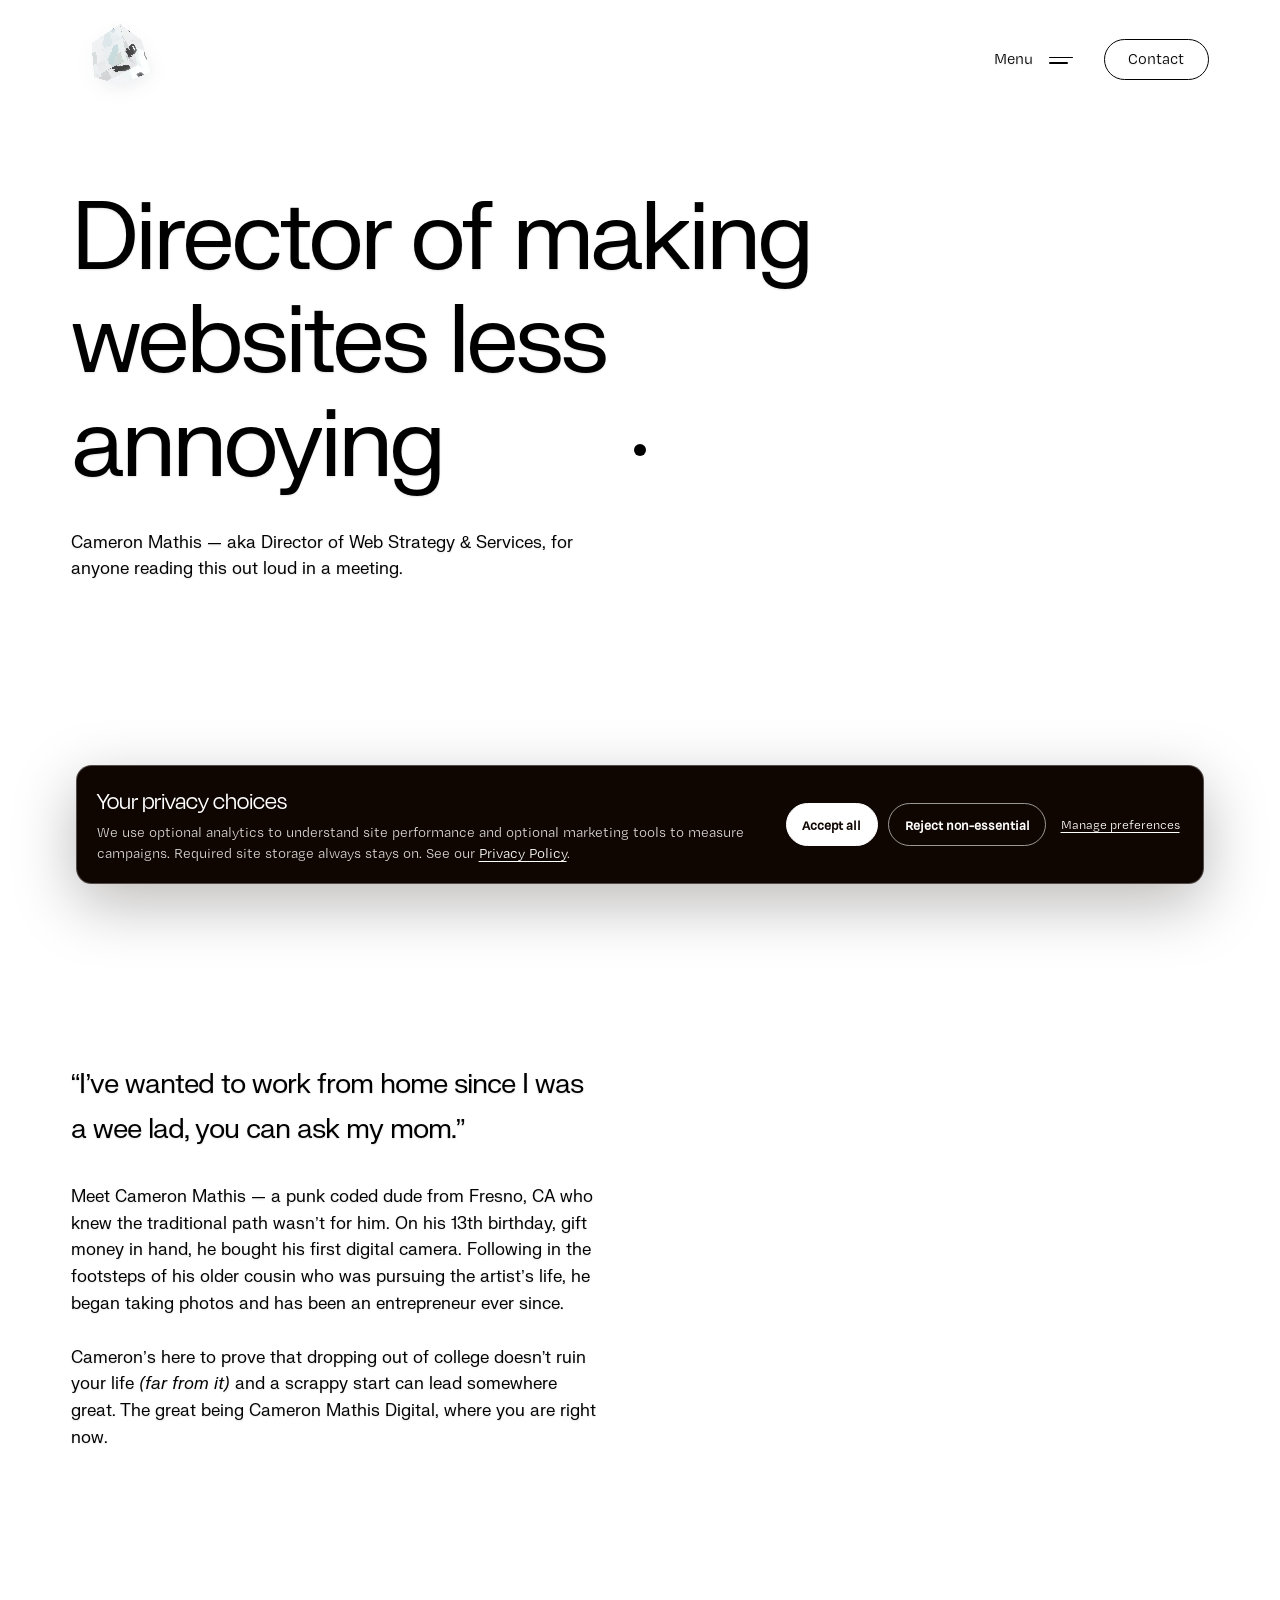
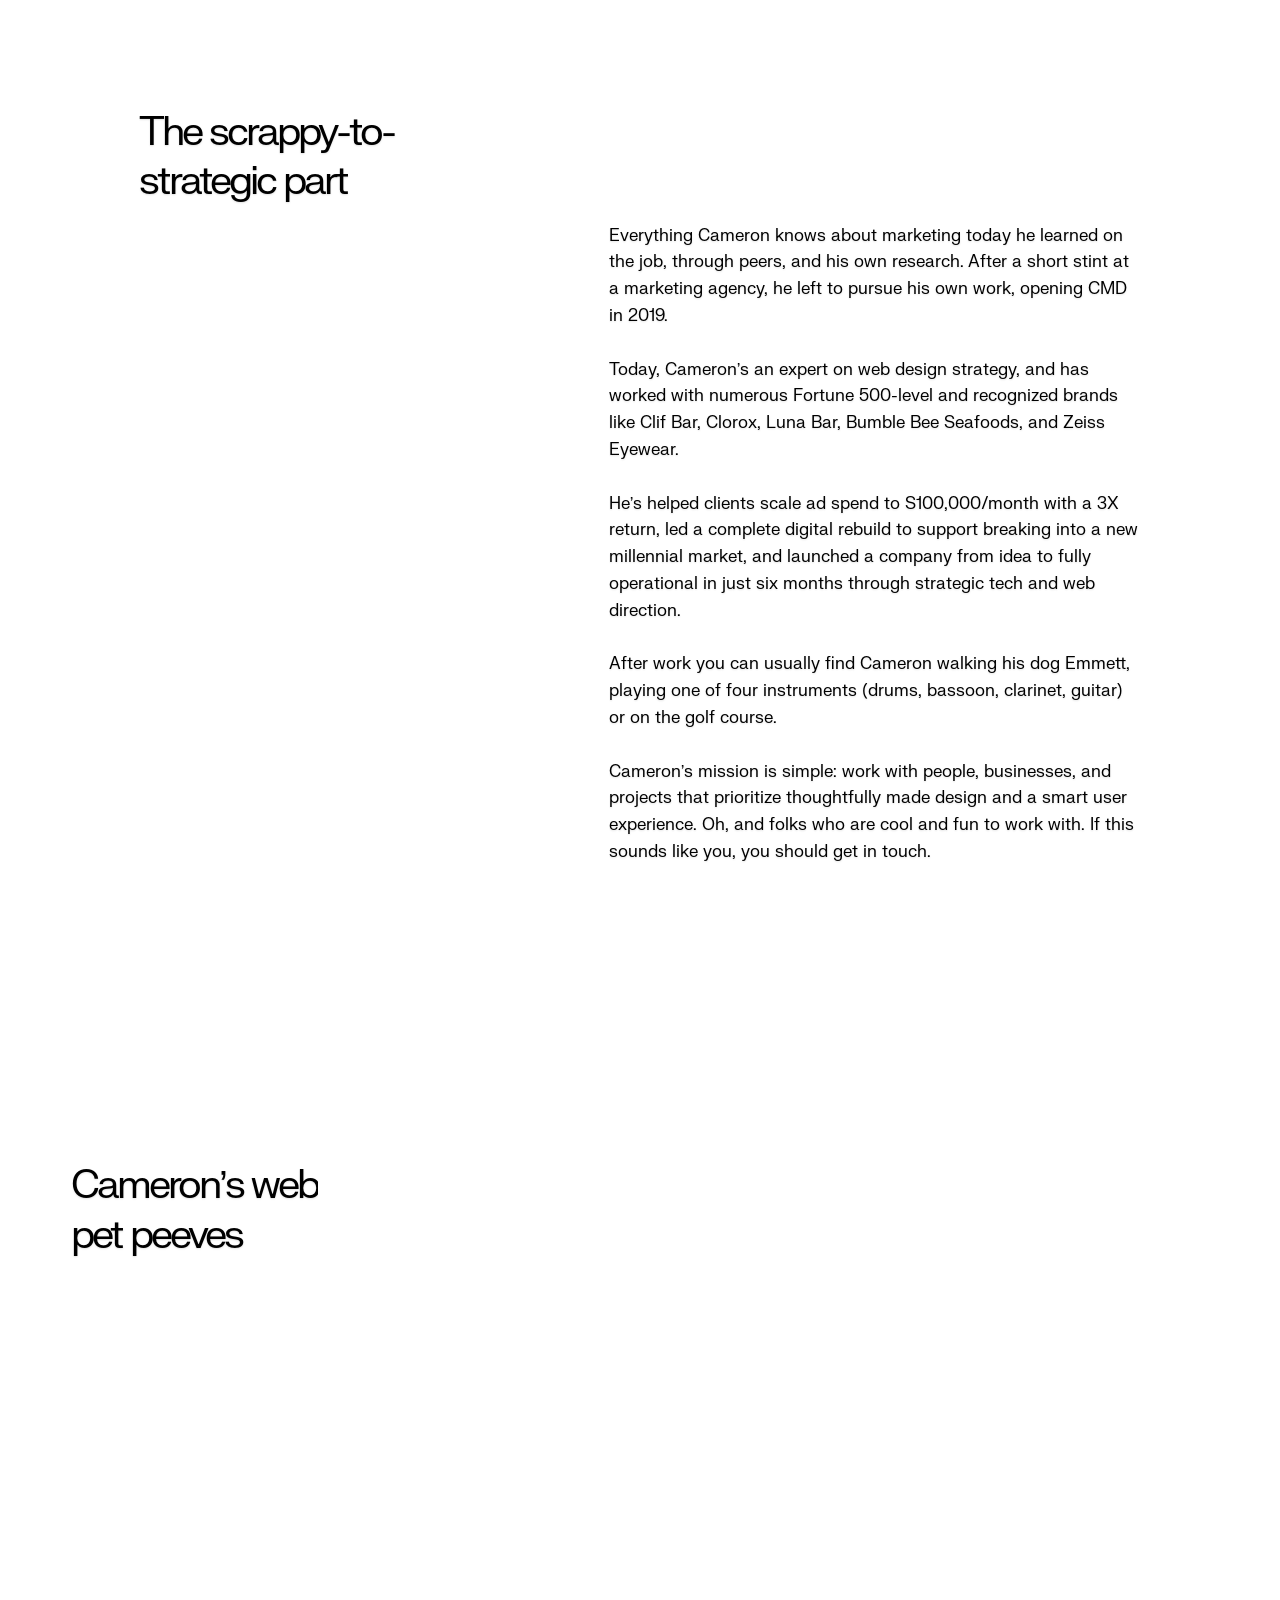
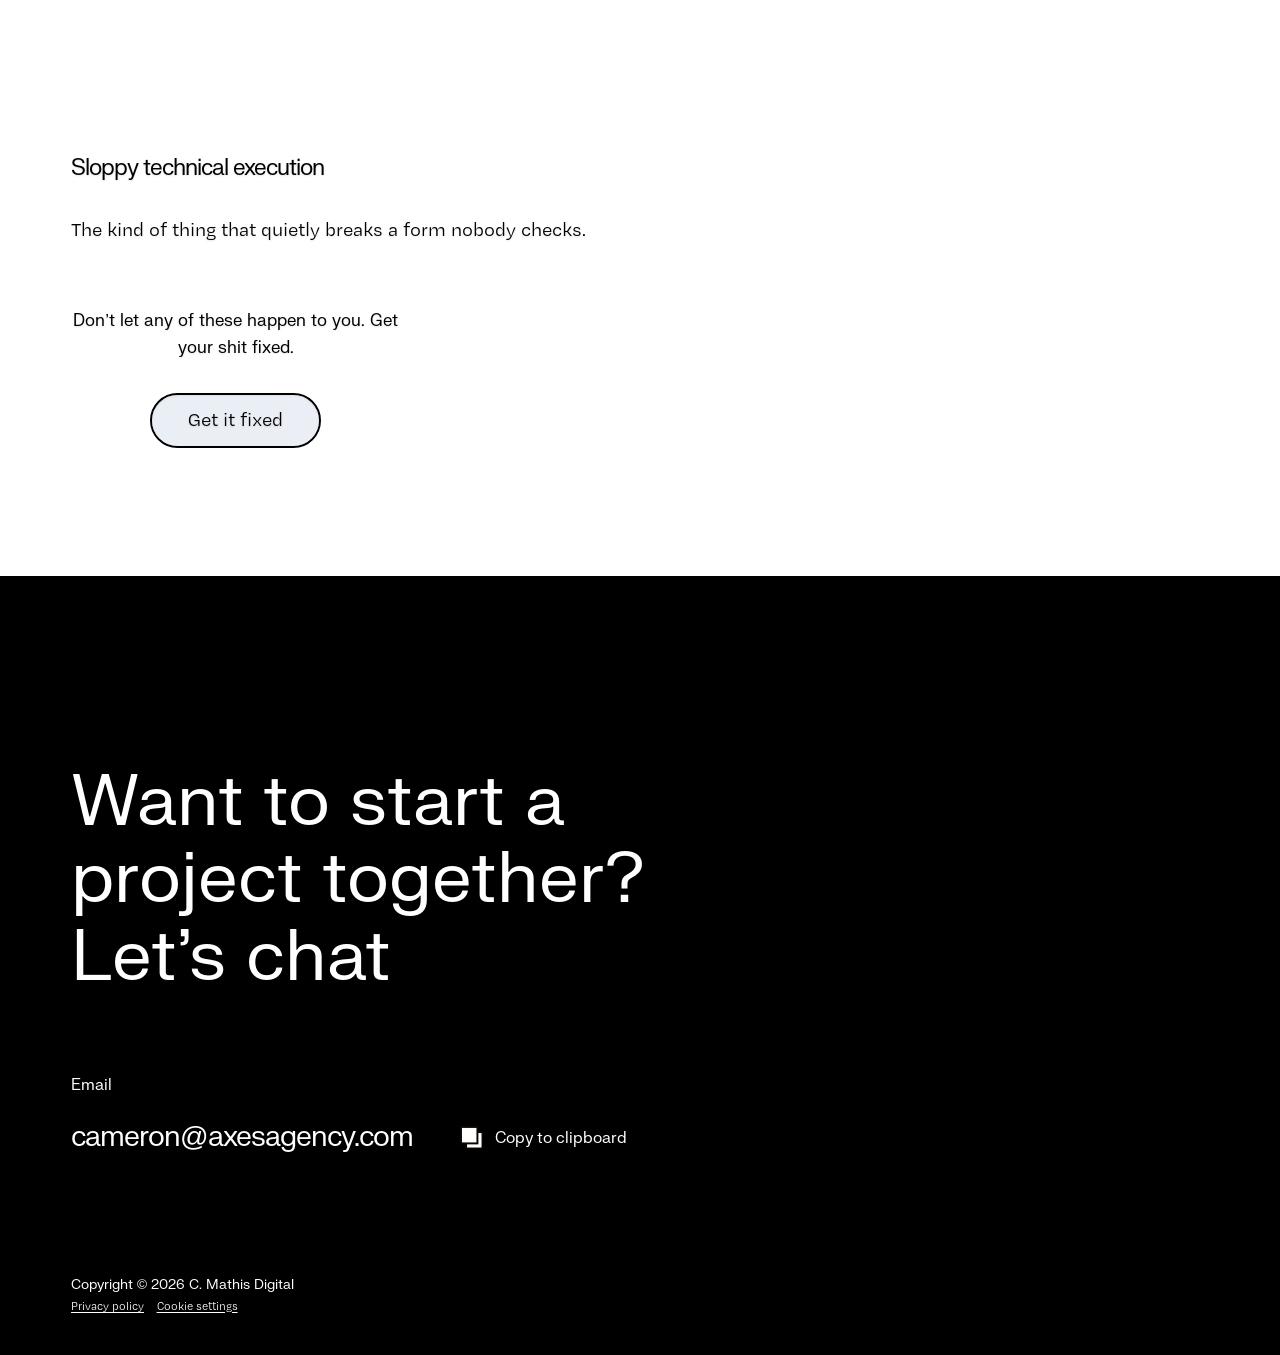
==== about-me.html @ f6145dc3 "Deploy CMD phone review staging site" ====
<!DOCTYPE html><!--  Last Published: Fri Nov 14 2025 07:41:12 GMT+0000 (Coordinated Universal Time)  -->
<html class="has-main-site has-menu-styles has-content-bd3e60baa3 has-fluid-typography" data-wf-page="668653dd2ecaae8dc5288445" data-wf-site="668653dd2ecaae8dc52883ff" lang="en">
<head>
  <meta charset="utf-8">
  <title>About Cameron Mathis | Web Strategist &amp; Developer</title>
  <meta name="description" content="Meet Cameron Mathis, Director of Web Strategy &amp; Services at C. Mathis Digital, with a decade of experience building better websites for ambitious brands.">
  <meta name="robots" content="noindex, nofollow, noarchive">
  <link rel="canonical" href="https://cmathisdigital.com/about-me">
  <meta property="og:title" content="About Cameron Mathis | Web Strategist &amp; Developer">
  <meta property="og:description" content="Meet Cameron Mathis, Director of Web Strategy &amp; Services at C. Mathis Digital, with a decade of experience building better websites for ambitious brands.">
  <meta property="og:url" content="https://cmathisdigital.com/about-me">
  <meta property="og:type" content="profile">
  <meta property="og:site_name" content="C. Mathis Digital">
  <meta property="og:locale" content="en_US">
  <meta property="og:image" content="https://cmathisdigital.com/images/cmd-opengraph-bg.jpg">
  <meta property="og:image:type" content="image/jpeg">
  <meta property="og:image:width" content="1920">
  <meta property="og:image:height" content="1080">
  <meta property="og:image:alt" content="C. Mathis Digital logo on a pastel holographic background">
  <meta name="twitter:card" content="summary_large_image">
  <meta name="twitter:title" content="About Cameron Mathis | Web Strategist &amp; Developer">
  <meta name="twitter:description" content="Meet Cameron Mathis, Director of Web Strategy &amp; Services at C. Mathis Digital, with a decade of experience building better websites for ambitious brands.">
  <meta name="twitter:image" content="https://cmathisdigital.com/images/cmd-opengraph-bg.jpg">
  <meta name="twitter:image:alt" content="C. Mathis Digital logo on a pastel holographic background">
  <meta content="width=device-width, initial-scale=1" name="viewport">
  <link href="css/site.css?v=20260816-nav-cube-1" rel="stylesheet" type="text/css">
  <link href="css/pages/about-me.css" rel="stylesheet" type="text/css">

  <script type="text/javascript">!function(o,c){var n=c.documentElement,t=" w-mod-";n.className+=t+"js",("ontouchstart"in o||o.DocumentTouch&&c instanceof DocumentTouch)&&(n.className+=t+"touch")}(window,document);</script>
  <link rel="icon" href="/images/favicon.jpg" type="image/jpeg" sizes="32x32">
  <link rel="apple-touch-icon" href="/images/webclip.jpg" sizes="256x256">
  <script src="/js/tracking-config.js"></script>
  <script src="/js/site-technical.js"></script>
  <script src="/js/websites-cube.js?v=20260816-site-nav-1" type="module"></script>

</head>
<body class="main-site-page">
  <div class="page-wrapper u-white-visible">
    <div class="cursor-wrapper hide-tablet blend-mode-difference">
      <div class="cursor_component text-align-center">
        <div class="cursor_dot">
          <div class="text-size-tiny is-cursor-text">View<br>project</div>
          <div class="button-reveal is-cursor-click-reveal"></div>
        </div>
      </div>
    </div>
    <aside class="mega-menu_component background-color-black">
      <div class="mega-menu_inner-wrapper">
        <div class="mega-menu_grid">
          <nav class="menu_component">
            <a data-w-id="fe5844d1-ebc9-caad-d14b-fea8ce149991" href="about-me.html" class="menu_item is-mega-menu one w-inline-block">
              <div class="menu_item-inner">
                <div class="heading-custom1 is-mega-menu">El Head Honcho</div>
                <div class="div-hide is-menu-item">
                  <div class="menu_item-line is-white"></div>
                </div>
              </div>
            </a>
            <a data-w-id="fe5844d1-ebc9-caad-d14b-fea8ce149991" href="websites.html" class="menu_item is-mega-menu two w-inline-block">
              <div class="menu_item-inner">
                <div class="heading-custom1 is-mega-menu">Websites</div>
                <div class="div-hide is-menu-item">
                  <div class="menu_item-line is-white"></div>
                </div>
              </div>
            </a>
            <a href="ai-readiness.html" class="menu_item is-mega-menu two w-inline-block">
              <div class="menu_item-inner">
                <div class="heading-custom1 is-mega-menu">AI Readiness</div>
                <div class="div-hide is-menu-item"><div class="menu_item-line is-white"></div></div>
              </div>
            </a>
            <a data-w-id="fe5844d1-ebc9-caad-d14b-fea8ce149991" href="services.html" class="menu_item is-mega-menu two w-inline-block">
              <div class="menu_item-inner">
                <div class="heading-custom1 is-mega-menu">Fix it Options</div>
                <div class="div-hide is-menu-item">
                  <div class="menu_item-line is-white"></div>
                </div>
              </div>
            </a>
            <a data-w-id="fe5844d1-ebc9-caad-d14b-fea8ce149991" href="contact.html" class="menu_item is-mega-menu three w-inline-block">
              <div class="menu_item-inner">
                <div class="heading-custom1 is-mega-menu">Fill This Out</div>
                <div class="div-hide is-menu-item">
                  <div class="menu_item-line is-white"></div>
                </div>
              </div>
            </a>
            <a data-w-id="fe5844d1-ebc9-caad-d14b-fea8ce149991" href="index.html#faq-general" class="menu_item is-mega-menu four w-inline-block">
              <div class="menu_item-inner">
                <div class="heading-custom1 is-mega-menu">FAQ</div>
                <div class="div-hide is-menu-item">
                  <div class="menu_item-line is-white"></div>
                </div>
              </div>
            </a>
          </nav>
          <div id="w-node-fe5844d1-ebc9-caad-d14b-fea8ce14999d-ce149979" class="footer_top is-mega-menu">
            <div class="margin-bottom margin-medium hide-tablet">
              <div class="animated-heading_component">
                <div class="footer_heading-wrapper hide-tablet">
                  <div class="div-hide">
                    <div class="heading-line-one heading-medium">Want to start a project together?</div>
                  </div>
                  <div class="div-hide">
                    <div class="heading-line-two heading-medium">Get in touch</div>
                  </div>
                </div>
              </div>
              <div class="footer_heading-wrapper show-tablet">
                <h2 class="heading-medium">Want to start a project together? Get in touch</h2>
              </div>
            </div>
            <div class="margin-bottom margin-medium">
              <div class="footer_block">
                <div class="margin-bottom margin-0">
                  <div class="text-size-small">Email</div>
                </div>
                <div class="footer_email-wrapper">
                  <div fs-copyclip-element="copy-sibling" class="heading-small is-footer-link-text">cameron@axesagency.com</div>
                  <div fs-copyclip-message="Copied!" fs-copyclip-element="click" class="button-clipboard is-inverted">
                    <div class="button-clipboard-content">
                      <div class="button-clipboard-icon is-inverted w-embed"><svg width="100%" viewbox="0 0 24 25" fill="none" xmlns="http://www.w3.org/2000/svg">
                          <rect x="6.20312" y="7.20386" width="16.7972" height="16.7972" fill="white" stroke="#0F0602" stroke-width="2"></rect>
                          <rect x="1" y="1.99878" width="16.7972" height="16.7972" fill="white" stroke="#0F0602" stroke-width="2"></rect>
                        </svg></div>
                      <div class="text-size-small">Copy to clipboard</div>
                    </div>
                  </div>
                </div>
              </div>
            </div>
          </div>
        </div>
      </div>
    </aside>
    <nav data-w-id="37ed890e-b9cb-4460-ca87-1997b4a30c96" class="nav background-color-white">
      <div class="nav-container">
        <div class="nav-left">
          <a aria-label="home page link" data-w-id="37ed890e-b9cb-4460-ca87-1997b4a30c99" href="index.html" class="nav-logo-link wsvc-nav-cube-link w-inline-block">
            <span class="wsvc-cube-slot is-nav" data-cmd-cube data-cube-state="loading" aria-hidden="true">
              <video class="wsvc-cube-video" autoplay muted loop playsinline preload="auto" poster="assets/3d/cmd-crystal-cube/cmd-crystal-cube-v29_0001.png" width="1024" height="1024" aria-hidden="true" tabindex="-1" disablepictureinpicture style="position:absolute;inset:0;width:100%;height:100%;object-fit:contain;pointer-events:none;">
                <source src="assets/3d/cmd-crystal-cube/cmd-crystal-cube-v29-holo-alpha-web.webm" type='video/webm; codecs="vp9"'>
              </video>
              <img class="wsvc-cube-poster" src="assets/3d/cmd-crystal-cube/cmd-crystal-cube-v29_0001.png" width="1024" height="1024" loading="eager" decoding="async" fetchpriority="high" alt="" aria-hidden="true" style="position:absolute;inset:0;width:100%;height:100%;object-fit:contain;pointer-events:none;">
              <img class="wsvc-cube-fallback-logo" src="images/cmd-textlogo-transparent-dark.png" width="95" alt="" aria-hidden="true">
            </span>
          </a>
        </div>
        <div class="nav-right">
          <div fs-scrolldisable-element="toggle" data-w-id="37ed890e-b9cb-4460-ca87-1997b4a30c9b" class="nav-menu">
            <div class="padding-xxsmall">
              <div class="nav-button-text">Menu</div>
            </div>
            <div class="nav-button-burger">
              <div class="margin-bottom margin-custom2">
                <div class="burger-line top"></div>
              </div>
              <div class="burger-line bottom"></div>
            </div>
          </div>
          <a href="contact.html" id="cta-nav-contact" data-w-id="21a7c11e-49ca-c744-90dd-bbe94557fd65" class="button is-nav-button hide-mobile-landscape w-inline-block">
            <div class="button-text is-nav-button">Contact</div>
            <div class="button-reveal is-nav-button"></div>
          </a>
        </div>
      </div>
    </nav>
    <main class="main-wrapper">
      <header class="section-about-header background-color-white">
        <div class="page-padding">
          <div class="container-large">
            <div class="padding-top padding-header">
              <div class="padding-vertical padding-xhuge">
                <div class="header_component">
                  <h1 class="max-width-xlarge heading-xxlarge u-heading-reset" aria-label="Director of making websites less annoying">
                    <span data-w-id="353f76e6-7767-d81e-8f76-b4cb819ef063" class="animated-heading_component hide-tablet u-display-block">
                      <span class="div-hide u-display-block">
                        <span class="heading-line-one heading-xxlarge">Director of making</span>
                      </span>
                      <span class="div-hide u-display-block">
                        <span class="heading-line-two heading-xxlarge">websites less annoying</span>
                      </span>
                    </span>
                    <span data-w-id="353f76e6-7767-d81e-8f76-b4cb819ef06c" class="show-tablet">Director of making websites less annoying</span>
                  </h1>
                  <div class="max-width-medium margin-top margin-small">
                    <p class="text-size-medium">Cameron Mathis &#x2014; aka Director of Web Strategy &amp; Services, for anyone reading this out loud in a meeting.</p>
                  </div>
                </div>
              </div>
            </div>
          </div>
        </div>
      </header>
      <section class="section-about-profile background-color-white">
        <div class="page-padding">
          <div class="container-large">
            <div class="padding-vertical padding-xhuge">
              <div data-w-id="617c22ea-155a-f424-72bb-56e2bbdef771" class="w-layout-grid about-profile_component">
                <div class="about-profile_content">
                  <div class="margin-bottom margin-small">
                    <p class="text-size-large">&#x201C;I&#x2019;ve wanted to work from home since I was a wee lad, you can ask my mom.&#x201D;</p>
                  </div>
                  <div class="max-width-medium">
                    <p data-w-id="617c22ea-155a-f424-72bb-56e2bbdef776" class="text-size-medium overflow-hidden"><span class="text-inline-tablet">Meet Cameron Mathis &#x2014; a punk coded dude from Fresno, CA who knew the traditional path wasn&#x2019;t for him. On his 13th birthday, gift money in hand, he bought his first digital camera. Following in the footsteps of his older cousin who was pursuing the artist&#x2019;s life, he began taking photos and has been an entrepreneur ever since.<br><br>Cameron&#x2019;s here to prove that dropping out of college doesn&#x2019;t ruin your life <em>(far from it)</em> and a scrappy start can lead somewhere great. The great being Cameron Mathis Digital, where you are right now.</span></p>
                  </div>
                </div>
                <div class="about-profile_image-wrapper">
                  <div class="image-showcase-vertical"><img src="images/CMD-website---bw-headshot1.jpg" loading="lazy" sizes="(max-width: 767px) 89vw, (max-width: 991px) 42vw, 41vw" srcset="images/CMD-website---bw-headshot1-p-500.jpg 500w, images/CMD-website---bw-headshot1-p-800.jpg 800w, images/CMD-website---bw-headshot1-p-1080.jpg 1080w, images/CMD-website---bw-headshot1.jpg 1195w" alt="Cameron Mathis" class="image-wrapper_image">
                    <div data-w-id="0a0c869d-4e54-9703-26dc-6d022c858e2e" class="reveal-bottom"></div>
                  </div>
                </div>
              </div>
            </div>
          </div>
        </div>
      </section>
      <section class="section-about-2col background-color-white">
        <div class="page-padding">
          <div class="container-medium">
            <div class="padding-vertical padding-xhuge">
              <div class="_2col_component">
                <div class="_2col_content-left">
                  <div class="margin-bottom margin-xxsmall is-bigger-from-tablet">
                    <h2 class="max-width-small heading-medium u-heading-reset">
                      <span data-w-id="e93c747c-4910-13ca-9fff-e4e500e01809" class="animated-heading_component hide-tablet u-display-block">
                        <span class="div-hide u-display-block"><span class="heading-line-one heading-large">The scrappy-to-</span></span>
                        <span class="div-hide u-display-block"><span class="heading-line-two heading-large">strategic part</span></span>
                      </span>
                      <span class="show-tablet">The scrappy-to-strategic part</span>
                    </h2>
                  </div>
                </div>
                <div class="_2col_content-right">
                  <div class="_2col_description-wrapper">
                    <div class="margin-bottom margin-medium">
                      <div class="max-width-medium">
                        <p data-w-id="e93c747c-4910-13ca-9fff-e4e500e01818" class="text-size-medium overflow-hidden"><span class="text-inline-tablet">Everything Cameron knows about marketing today he learned on the job, through peers, and his own research. After a short stint at a marketing agency, he left to pursue his own work, opening CMD in 2019.<br><br>Today, Cameron&#x2019;s an expert on web design strategy, and has worked with numerous Fortune 500-level and recognized brands like Clif Bar, Clorox, Luna Bar, Bumble Bee Seafoods, and Zeiss Eyewear.<br><br>He&#x2019;s helped clients scale ad spend to $100,000/month with a 3X return, led a complete digital rebuild to support breaking into a new millennial market, and launched a company from idea to fully operational in just six months through strategic tech and web direction.<br><br>After work you can usually find Cameron walking his dog Emmett, playing one of four instruments (drums, bassoon, clarinet, guitar) or on the golf course.<br><br>Cameron&#x2019;s mission is simple: work with people, businesses, and projects that prioritize thoughtfully made design and a smart user experience. Oh, and folks who are cool and fun to work with. If this sounds like you, you should get in touch.</span></p>
                      </div>
                    </div>
                  </div>
                </div>
              </div>
            </div>
          </div>
        </div>
      </section>
      <!-- Ireland cliff photo removed - Cameron is Fresno, CA. Drop a real lifestyle photo (dog walk, golf, instrument) here if a full-bleed breather image is wanted; same markup as above with a new images/ asset. -->
      <section class="section-about-values">
        <div class="page-padding">
          <div class="container-large">
            <div class="padding-vertical padding-xhuge">
              <div class="about-values_component">
                <div class="margin-bottom margin-custom1">
                  <h2 class="max-width-small heading-medium u-heading-reset">
                    <span data-w-id="0c51958d-123d-9aae-1179-f6063c70f664" class="animated-heading_component hide-tablet u-display-block">
                      <span class="div-hide u-display-block"><span class="heading-line-one heading-large">Cameron&#x2019;s web</span></span>
                      <span class="div-hide u-display-block"><span class="heading-line-two heading-large">pet peeves</span></span>
                    </span>
                    <span class="show-tablet">Cameron&#x2019;s web pet peeves</span>
                  </h2>
                </div>
                <div class="w-layout-grid about-values_list">
                  <div data-w-id="65a0fe10-c728-1477-9abb-e85d35f266cb" class="about-values_item">
                    <div class="margin-bottom margin-small">
                      <h3 class="heading-small">Gross marketing popups</h3>
                    </div>
                    <p>Popups that attack you before you&#x2019;ve read the headline.</p>
                  </div>
                  <div data-w-id="65a0fe10-c728-1477-9abb-e85d35f266d9" class="about-values_item">
                    <div class="margin-bottom margin-small">
                      <h3 class="heading-small">&#x201C;Just one more thing&#x201D;</h3>
                    </div>
                    <p>Brands adding &#x201C;just one more thing&#x201D; until the website collapses under its own weight.</p>
                  </div>
                  <div data-w-id="65a0fe10-c728-1477-9abb-e85d35f266e7" class="about-values_item">
                    <div class="margin-bottom margin-small">
                      <h3 class="heading-small">Expensive-looking, doesn&#x2019;t work</h3>
                    </div>
                    <p>Design that tries to look expensive but doesn&#x2019;t work at all.</p>
                  </div>
                  <div data-w-id="de858bb7-7232-ad52-88b7-1122305ab381" class="about-values_item">
                    <div class="margin-bottom margin-small">
                      <h3 class="heading-small">Strategy by committee&#x2019;s cousin</h3>
                    </div>
                    <p>Strategy patched together by somebody&#x2019;s cousin.</p>
                  </div>
                  <div data-w-id="de858bb7-7232-ad52-88b7-1122305ab382" class="about-values_item">
                    <div class="margin-bottom margin-small">
                      <h3 class="heading-small">Sloppy technical execution</h3>
                    </div>
                    <p>The kind of thing that quietly breaks a form nobody checks.</p>
                  </div>
                </div>
                <div class="margin-top margin-large u-text-center">
                  <div class="max-width-small u-margin-inline-auto">
                    <p class="text-size-medium">Don&#x2019;t let any of these happen to you. Get your shit fixed.</p>
                  </div>
                  <div class="button-row margin-top margin-small u-justify-center">
                    <a id="cta-about-fixit" data-w-id="4aa678d6-333d-3dec-ae2f-285d0b671c4e" href="services.html" class="button w-inline-block">
                      <div data-w-id="3aed339a-b825-eb6b-a7d1-6984985f5052" class="button-text">Get it fixed</div>
                      <div data-w-id="68bf4417-ee32-23a5-981f-15aa923c042a" class="button-reveal"></div>
                    </a>
                  </div>
                </div>
              </div>
            </div>
          </div>
        </div>
      </section>
    </main>
    <footer id="Footer" class="footer">
      <div class="page-padding">
        <div class="container-large">
          <div class="padding-top padding-huge">
            <div class="padding-bottom padding-medium">
              <div class="footer_component text-color-white">
                <div class="margin-bottom margin-medium">
                  <div class="footer_top">
                    <div class="margin-bottom margin-xlarge">
                      <h2 class="footer_heading-wrapper heading-xlarge u-heading-reset">
                        <span data-w-id="2b65dd58-bbc0-1838-743e-dadf15abc4e8" class="animated-heading_component hide-tablet u-display-block">
                          <span class="div-hide u-display-block"><span class="heading-line-one heading-xlarge">Want to start a project together?</span></span>
                          <span class="div-hide u-display-block"><span class="heading-line-two heading-xlarge">Let&#x27;s chat</span></span>
                        </span>
                        <span class="show-tablet">Want to start a project together? Get in touch</span>
                      </h2>
                    </div>
                    <div class="margin-bottom margin-medium">
                      <div data-w-id="2b65dd58-bbc0-1838-743e-dadf15abc4f4" class="footer_block">
                        <div class="margin-bottom margin-xxsmall">
                          <div class="text-size-small">Email</div>
                        </div>
                        <div class="footer_email-wrapper">
                          <div fs-copyclip-element="copy-sibling" class="heading-small is-footer-link-text">cameron@axesagency.com</div>
                          <div fs-copyclip-message="Copied!" fs-copyclip-element="click" data-w-id="2b65dd58-bbc0-1838-743e-dadf15abc4fb" class="button-clipboard is-inverted">
                            <div class="button-clipboard-content">
                              <div class="button-clipboard-icon is-inverted w-embed"><svg width="100%" viewbox="0 0 24 25" fill="none" xmlns="http://www.w3.org/2000/svg">
                                  <rect x="6.20312" y="7.20386" width="16.7972" height="16.7972" fill="white" stroke="#0F0602" stroke-width="2"></rect>
                                  <rect x="1" y="1.99878" width="16.7972" height="16.7972" fill="white" stroke="#0F0602" stroke-width="2"></rect>
                                </svg></div>
                              <div class="text-size-small">Copy to clipboard</div>
                            </div>
                          </div>
                        </div>
                      </div>
                    </div>
                    <!-- TODO: add C. Mathis Digital social URLs, then remove the "hidden" class to show this block -->
                    <div data-w-id="2b65dd58-bbc0-1838-743e-dadf15abc500" class="footer_block hidden">
                      <div class="margin-bottom margin-tiny">
                        <div class="text-size-small">Social</div>
                      </div>
                      <div class="footer_social-wrapper">
                        <a data-w-id="2b65dd58-bbc0-1838-743e-dadf15abc505" href="#" target="_blank" class="footer_social-link is-first w-inline-block">
                          <div class="heading-xsmall is-footer-link-text">Linkedin</div>
                        </a>
                        <a data-w-id="2b65dd58-bbc0-1838-743e-dadf15abc508" href="#" target="_blank" class="footer_social-link w-inline-block">
                          <div class="heading-xsmall is-footer-link-text">Twitter</div>
                        </a>
                      </div>
                    </div>
                  </div>
                </div>
                <div class="margin-top margin-small">
                  <div class="footer_bottom">
                    <div class="text-size-tiny">Copyright © 2026 C. Mathis Digital </div>
                  </div>
                </div>
              </div>
            </div>
          </div>
        </div>
      </div>
    </footer>
  </div>
  <script src="https://d3e54v103j8qbb.cloudfront.net/js/jquery-3.5.1.min.dc5e7f18c8.js?site=668653dd2ecaae8dc52883ff" type="text/javascript" integrity="sha256-9/aliU8dGd2tb6OSsuzixeV4y/faTqgFtohetphbbj0=" crossorigin="anonymous"></script>
  <script src="js/webflow.js" type="text/javascript"></script>
  <script src="js/main-site.js"></script>
  <script>
$('a.button, a.button-secondary, a.nav-logo-link, a.blog_link, a.tiny-text-link, a.menu_item').click(function (e) {
    var goTo = this.getAttribute("href");
    if (!goTo || goTo === '#') return;
    e.preventDefault();
    var delay = window.matchMedia('(prefers-reduced-motion: reduce)').matches ? 0 : 350;
    setTimeout(function(){
         window.location = goTo;
    }, delay);
});
</script>
</body>
</html>
---- css/site.css ----
/* C. Mathis Digital — consolidated site stylesheet. */
/* Edit shared tokens, typography and components here. Page-specific rules live in css/pages/. */

/* ==========================================================================
   Browser normalization
   ========================================================================== */

/*! normalize.css v3.0.3 | MIT License | github.com/necolas/normalize.css */
/**
 * 1. Set default font family to sans-serif.
 * 2. Prevent iOS and IE text size adjust after device orientation change,
 *    without disabling user zoom.
 */
html {
  font-family: sans-serif;
  /* 1 */
  -ms-text-size-adjust: 100%;
  /* 2 */
  -webkit-text-size-adjust: 100%;
  /* 2 */
}
/**
 * Remove default margin.
 */
body {
  margin: 0;
}
/* HTML5 display definitions
   ========================================================================== */
/**
 * Correct `block` display not defined for any HTML5 element in IE 8/9.
 * Correct `block` display not defined for `details` or `summary` in IE 10/11
 * and Firefox.
 * Correct `block` display not defined for `main` in IE 11.
 */
article,
aside,
details,
figcaption,
figure,
footer,
header,
hgroup,
main,
menu,
nav,
section,
summary {
  display: block;
}
/**
 * 1. Correct `inline-block` display not defined in IE 8/9.
 * 2. Normalize vertical alignment of `progress` in Chrome, Firefox, and Opera.
 */
audio,
canvas,
progress,
video {
  display: inline-block;
  /* 1 */
  vertical-align: baseline;
  /* 2 */
}
/**
 * Prevent modern browsers from displaying `audio` without controls.
 * Remove excess height in iOS 5 devices.
 */
audio:not([controls]) {
  display: none;
  height: 0;
}
/**
 * Address `[hidden]` styling not present in IE 8/9/10.
 * Hide the `template` element in IE 8/9/10/11, Safari, and Firefox < 22.
 */
[hidden],
template {
  display: none;
}
/* Links
   ========================================================================== */
/**
 * Remove the gray background color from active links in IE 10.
 */
a {
  background-color: transparent;
}
/**
 * Improve readability of focused elements when they are also in an
 * active/hover state.
 */
a:active,
a:hover {
  outline: 0;
}
/* Text-level semantics
   ========================================================================== */
/**
 * Address styling not present in IE 8/9/10/11, Safari, and Chrome.
 */
abbr[title] {
  border-bottom: 1px dotted;
}
/**
 * Address style set to `bolder` in Firefox 4+, Safari, and Chrome.
 */
b,
strong {
  font-weight: bold;
}
/**
 * Address styling not present in Safari and Chrome.
 */
dfn {
  font-style: italic;
}
/**
 * Address variable `h1` font-size and margin within `section` and `article`
 * contexts in Firefox 4+, Safari, and Chrome.
 */
h1 {
  font-size: 2em;
  margin: 0.67em 0;
}
/**
 * Address styling not present in IE 8/9.
 */
mark {
  background: #ff0;
  color: #000;
}
/**
 * Address inconsistent and variable font size in all browsers.
 */
small {
  font-size: 80%;
}
/**
 * Prevent `sub` and `sup` affecting `line-height` in all browsers.
 */
sub,
sup {
  font-size: 75%;
  line-height: 0;
  position: relative;
  vertical-align: baseline;
}
sup {
  top: -0.5em;
}
sub {
  bottom: -0.25em;
}
/* Embedded content
   ========================================================================== */
/**
 * Remove border when inside `a` element in IE 8/9/10.
 */
img {
  border: 0;
}
/**
 * Correct overflow not hidden in IE 9/10/11.
 */
svg:not(:root) {
  overflow: hidden;
}
/* Grouping content
   ========================================================================== */
/**
 * Address margin not present in IE 8/9 and Safari.
 */
figure {
  margin: 1em 40px;
}
/**
 * Address differences between Firefox and other browsers.
 */
hr {
  box-sizing: content-box;
  height: 0;
}
/**
 * Contain overflow in all browsers.
 */
pre {
  overflow: auto;
}
/**
 * Address odd `em`-unit font size rendering in all browsers.
 */
code,
kbd,
pre,
samp {
  font-family: monospace, monospace;
  font-size: 1em;
}
/* Forms
   ========================================================================== */
/**
 * Known limitation: by default, Chrome and Safari on OS X allow very limited
 * styling of `select`, unless a `border` property is set.
 */
/**
 * 1. Correct color not being inherited.
 *    Known issue: affects color of disabled elements.
 * 2. Correct font properties not being inherited.
 * 3. Address margins set differently in Firefox 4+, Safari, and Chrome.
 */
button,
input,
optgroup,
select,
textarea {
  color: inherit;
  /* 1 */
  font: inherit;
  /* 2 */
  margin: 0;
  /* 3 */
}
/**
 * Address `overflow` set to `hidden` in IE 8/9/10/11.
 */
button {
  overflow: visible;
}
/**
 * Address inconsistent `text-transform` inheritance for `button` and `select`.
 * All other form control elements do not inherit `text-transform` values.
 * Correct `button` style inheritance in Firefox, IE 8/9/10/11, and Opera.
 * Correct `select` style inheritance in Firefox.
 */
button,
select {
  text-transform: none;
}
/**
 * 1. Avoid the WebKit bug in Android 4.0.* where (2) destroys native `audio`
 *    and `video` controls.
 * 2. Correct inability to style clickable `input` types in iOS.
 * 3. Improve usability and consistency of cursor style between image-type
 *    `input` and others.
 * 4. CUSTOM FOR WEBFLOW: Removed the input[type="submit"] selector to reduce
 *    specificity and defer to the .w-button selector
 */
button,
html input[type="button"],
input[type="reset"] {
  -webkit-appearance: button;
  /* 2 */
  cursor: pointer;
  /* 3 */
}
/**
 * Re-set default cursor for disabled elements.
 */
button[disabled],
html input[disabled] {
  cursor: default;
}
/**
 * Remove inner padding and border in Firefox 4+.
 */
button::-moz-focus-inner,
input::-moz-focus-inner {
  border: 0;
  padding: 0;
}
/**
 * Address Firefox 4+ setting `line-height` on `input` using `!important` in
 * the UA stylesheet.
 */
input {
  line-height: normal;
}
/**
 * It's recommended that you don't attempt to style these elements.
 * Firefox's implementation doesn't respect box-sizing, padding, or width.
 *
 * 1. Address box sizing set to `content-box` in IE 8/9/10.
 * 2. Remove excess padding in IE 8/9/10.
 */
input[type='checkbox'],
input[type='radio'] {
  box-sizing: border-box;
  /* 1 */
  padding: 0;
  /* 2 */
}
/**
 * Fix the cursor style for Chrome's increment/decrement buttons. For certain
 * `font-size` values of the `input`, it causes the cursor style of the
 * decrement button to change from `default` to `text`.
 */
input[type='number']::-webkit-inner-spin-button,
input[type='number']::-webkit-outer-spin-button {
  height: auto;
}
/**
 * 1. CUSTOM FOR WEBFLOW: changed from `textfield` to `none` to normalize iOS rounded input
 * 2. CUSTOM FOR WEBFLOW: box-sizing: content-box rule removed
 *    (similar to normalize.css >=4.0.0)
 */
input[type='search'] {
  -webkit-appearance: none;
  /* 1 */
}
/**
 * Remove inner padding and search cancel button in Safari and Chrome on OS X.
 * Safari (but not Chrome) clips the cancel button when the search input has
 * padding (and `textfield` appearance).
 */
input[type='search']::-webkit-search-cancel-button,
input[type='search']::-webkit-search-decoration {
  -webkit-appearance: none;
}
/**
 * Define consistent border, margin, and padding.
 */
fieldset {
  border: 1px solid #c0c0c0;
  margin: 0 2px;
  padding: 0.35em 0.625em 0.75em;
}
/**
 * 1. Correct `color` not being inherited in IE 8/9/10/11.
 * 2. Remove padding so people aren't caught out if they zero out fieldsets.
 */
legend {
  border: 0;
  /* 1 */
  padding: 0;
  /* 2 */
}
/**
 * Remove default vertical scrollbar in IE 8/9/10/11.
 */
textarea {
  overflow: auto;
}
/**
 * Don't inherit the `font-weight` (applied by a rule above).
 * NOTE: the default cannot safely be changed in Chrome and Safari on OS X.
 */
optgroup {
  font-weight: bold;
}
/* Tables
   ========================================================================== */
/**
 * Remove most spacing between table cells.
 */
table {
  border-collapse: collapse;
  border-spacing: 0;
}
td,
th {
  padding: 0;
}

/* ==========================================================================
   Webflow framework
   ========================================================================== */

@font-face {
  font-family: 'webflow-icons';
  src: url("[data-uri]") format('truetype');
  font-weight: normal;
  font-style: normal;
}
[class^="w-icon-"],
[class*=" w-icon-"] {
  /* use !important to prevent issues with browser extensions that change fonts */
  font-family: 'webflow-icons' !important;
  speak: none;
  font-style: normal;
  font-weight: normal;
  font-variant: normal;
  text-transform: none;
  line-height: 1;
  /* Better Font Rendering =========== */
  -webkit-font-smoothing: antialiased;
  -moz-osx-font-smoothing: grayscale;
}
.w-icon-slider-right:before {
  content: "\e600";
}
.w-icon-slider-left:before {
  content: "\e601";
}
.w-icon-nav-menu:before {
  content: "\e602";
}
.w-icon-arrow-down:before,
.w-icon-dropdown-toggle:before {
  content: "\e603";
}
.w-icon-file-upload-remove:before {
  content: "\e900";
}
.w-icon-file-upload-icon:before {
  content: "\e903";
}
* {
  -webkit-box-sizing: border-box;
  -moz-box-sizing: border-box;
  box-sizing: border-box;
}
html {
  height: 100%;
}
body {
  margin: 0;
  min-height: 100%;
  background-color: #fff;
  font-family: Arial, sans-serif;
  font-size: 14px;
  line-height: 20px;
  color: #333;
}
img {
  max-width: 100%;
  vertical-align: middle;
  display: inline-block;
}
html.w-mod-touch * {
  background-attachment: scroll !important;
}
.w-block {
  display: block;
}
.w-inline-block {
  max-width: 100%;
  display: inline-block;
}
.w-clearfix:before,
.w-clearfix:after {
  content: " ";
  display: table;
  grid-column-start: 1;
  grid-row-start: 1;
  grid-column-end: 2;
  grid-row-end: 2;
}
.w-clearfix:after {
  clear: both;
}
.w-hidden {
  display: none;
}
.w-button {
  display: inline-block;
  padding: 9px 15px;
  background-color: #3898EC;
  color: white;
  border: 0;
  line-height: inherit;
  text-decoration: none;
  cursor: pointer;
  border-radius: 0;
}
input.w-button {
  -webkit-appearance: button;
}
html[data-w-dynpage] [data-w-cloak] {
  color: transparent !important;
}
.w-code-block {
  margin: unset;
}
pre.w-code-block code {
  all: inherit;
}
.w-optimization {
  display: contents;
}
.w-webflow-badge,
.w-webflow-badge > img {
  box-sizing: unset;
  width: unset;
  height: unset;
  max-height: unset;
  max-width: unset;
  min-height: unset;
  min-width: unset;
  margin: unset;
  padding: unset;
  float: unset;
  clear: unset;
  border: unset;
  border-radius: unset;
  background: unset;
  background-image: unset;
  background-position: unset;
  background-size: unset;
  background-repeat: unset;
  background-origin: unset;
  background-clip: unset;
  background-attachment: unset;
  background-color: unset;
  box-shadow: unset;
  transform: unset;
  transition: unset;
  direction: unset;
  font-family: unset;
  font-weight: unset;
  color: unset;
  font-size: unset;
  line-height: unset;
  font-style: unset;
  font-variant: unset;
  text-align: unset;
  letter-spacing: unset;
  text-decoration: unset;
  text-indent: unset;
  text-transform: unset;
  list-style-type: unset;
  text-shadow: unset;
  vertical-align: unset;
  cursor: unset;
  white-space: unset;
  word-break: unset;
  word-spacing: unset;
  word-wrap: unset;
}
.w-webflow-badge {
  position: fixed !important;
  display: inline-block !important;
  visibility: visible !important;
  opacity: 1 !important;
  z-index: 2147483647 !important;
  top: auto !important;
  right: 12px !important;
  bottom: 12px !important;
  left: auto !important;
  color: #aaadb0 !important;
  background-color: #fff !important;
  border-radius: 3px !important;
  padding: 6px !important;
  font-size: 12px !important;
  line-height: 14px !important;
  text-decoration: none !important;
  transform: none !important;
  margin: 0 !important;
  width: auto !important;
  height: auto !important;
  overflow: unset !important;
  white-space: nowrap;
  box-shadow: 0 0 0 1px rgba(0, 0, 0, 0.1), 0px 1px 3px rgba(0, 0, 0, 0.1);
  cursor: pointer;
}
.w-webflow-badge > img {
  position: unset;
  display: inline-block !important;
  visibility: unset !important;
  opacity: 1 !important;
  vertical-align: middle !important;
}
h1,
h2,
h3,
h4,
h5,
h6 {
  font-weight: bold;
  margin-bottom: 10px;
}
h1 {
  font-size: 38px;
  line-height: 44px;
  margin-top: 20px;
}
h2 {
  font-size: 32px;
  line-height: 36px;
  margin-top: 20px;
}
h3 {
  font-size: 24px;
  line-height: 30px;
  margin-top: 20px;
}
h4 {
  font-size: 18px;
  line-height: 24px;
  margin-top: 10px;
}
h5 {
  font-size: 14px;
  line-height: 20px;
  margin-top: 10px;
}
h6 {
  font-size: 12px;
  line-height: 18px;
  margin-top: 10px;
}
p {
  margin-top: 0;
  margin-bottom: 10px;
}
blockquote {
  margin: 0 0 10px 0;
  padding: 10px 20px;
  border-left: 5px solid #E2E2E2;
  font-size: 18px;
  line-height: 22px;
}
figure {
  margin: 0;
  margin-bottom: 10px;
}
figcaption {
  margin-top: 5px;
  text-align: center;
}
ul,
ol {
  margin-top: 0px;
  margin-bottom: 10px;
  padding-left: 40px;
}
.w-list-unstyled {
  padding-left: 0;
  list-style: none;
}
.w-embed:before,
.w-embed:after {
  content: " ";
  display: table;
  grid-column-start: 1;
  grid-row-start: 1;
  grid-column-end: 2;
  grid-row-end: 2;
}
.w-embed:after {
  clear: both;
}
.w-video {
  width: 100%;
  position: relative;
  padding: 0;
}
.w-video iframe,
.w-video object,
.w-video embed {
  position: absolute;
  top: 0;
  left: 0;
  width: 100%;
  height: 100%;
  border: none;
}
fieldset {
  padding: 0;
  margin: 0;
  border: 0;
}
button,
[type='button'],
[type='reset'] {
  border: 0;
  cursor: pointer;
  -webkit-appearance: button;
}
.w-form {
  margin: 0 0 15px;
}
.w-form-done {
  display: none;
  padding: 20px;
  text-align: center;
  background-color: #dddddd;
}
.w-form-fail {
  display: none;
  margin-top: 10px;
  padding: 10px;
  background-color: #ffdede;
}
label {
  display: block;
  margin-bottom: 5px;
  font-weight: bold;
}
.w-input,
.w-select {
  display: block;
  width: 100%;
  height: 38px;
  padding: 8px 12px;
  margin-bottom: 10px;
  font-size: 14px;
  line-height: 1.42857143;
  color: #333333;
  vertical-align: middle;
  background-color: #ffffff;
  border: 1px solid #cccccc;
}
.w-input::placeholder,
.w-select::placeholder {
  color: #999;
}
.w-input:focus,
.w-select:focus {
  border-color: #3898EC;
  outline: 0;
}
.w-input[disabled],
.w-select[disabled],
.w-input[readonly],
.w-select[readonly],
fieldset[disabled] .w-input,
fieldset[disabled] .w-select {
  cursor: not-allowed;
}
.w-input[disabled]:not(.w-input-disabled),
.w-select[disabled]:not(.w-input-disabled),
.w-input[readonly],
.w-select[readonly],
fieldset[disabled]:not(.w-input-disabled) .w-input,
fieldset[disabled]:not(.w-input-disabled) .w-select {
  background-color: #eeeeee;
}
textarea.w-input,
textarea.w-select {
  height: auto;
}
.w-select {
  background-color: #f3f3f3;
}
.w-select[multiple] {
  height: auto;
}
.w-form-label {
  display: inline-block;
  cursor: pointer;
  font-weight: normal;
  margin-bottom: 0px;
}
.w-radio {
  display: block;
  margin-bottom: 5px;
  padding-left: 20px;
}
.w-radio:before,
.w-radio:after {
  content: " ";
  display: table;
  grid-column-start: 1;
  grid-row-start: 1;
  grid-column-end: 2;
  grid-row-end: 2;
}
.w-radio:after {
  clear: both;
}
.w-radio-input {
  margin: 4px 0 0;
  line-height: normal;
  float: left;
  margin-left: -20px;
}
.w-radio-input {
  margin-top: 3px;
}
.w-file-upload {
  display: block;
  margin-bottom: 10px;
}
.w-file-upload-input {
  width: 0.1px;
  height: 0.1px;
  opacity: 0;
  overflow: hidden;
  position: absolute;
  z-index: -100;
}
.w-file-upload-default,
.w-file-upload-uploading,
.w-file-upload-success {
  display: inline-block;
  color: #333333;
}
.w-file-upload-error {
  display: block;
  margin-top: 10px;
}
.w-file-upload-default.w-hidden,
.w-file-upload-uploading.w-hidden,
.w-file-upload-error.w-hidden,
.w-file-upload-success.w-hidden {
  display: none;
}
.w-file-upload-uploading-btn {
  display: flex;
  font-size: 14px;
  font-weight: normal;
  cursor: pointer;
  margin: 0;
  padding: 8px 12px;
  border: 1px solid #cccccc;
  background-color: #fafafa;
}
.w-file-upload-file {
  display: flex;
  flex-grow: 1;
  justify-content: space-between;
  margin: 0;
  padding: 8px 9px 8px 11px;
  border: 1px solid #cccccc;
  background-color: #fafafa;
}
.w-file-upload-file-name {
  font-size: 14px;
  font-weight: normal;
  display: block;
}
.w-file-remove-link {
  margin-top: 3px;
  margin-left: 10px;
  width: auto;
  height: auto;
  padding: 3px;
  display: block;
  cursor: pointer;
}
.w-icon-file-upload-remove {
  margin: auto;
  font-size: 10px;
}
.w-file-upload-error-msg {
  display: inline-block;
  color: #ea384c;
  padding: 2px 0;
}
.w-file-upload-info {
  display: inline-block;
  line-height: 38px;
  padding: 0 12px;
}
.w-file-upload-label {
  display: inline-block;
  font-size: 14px;
  font-weight: normal;
  cursor: pointer;
  margin: 0;
  padding: 8px 12px;
  border: 1px solid #cccccc;
  background-color: #fafafa;
}
.w-icon-file-upload-icon,
.w-icon-file-upload-uploading {
  display: inline-block;
  margin-right: 8px;
  width: 20px;
}
.w-icon-file-upload-uploading {
  height: 20px;
}
.w-container {
  margin-left: auto;
  margin-right: auto;
  max-width: 940px;
}
.w-container:before,
.w-container:after {
  content: " ";
  display: table;
  grid-column-start: 1;
  grid-row-start: 1;
  grid-column-end: 2;
  grid-row-end: 2;
}
.w-container:after {
  clear: both;
}
.w-container .w-row {
  margin-left: -10px;
  margin-right: -10px;
}
.w-row:before,
.w-row:after {
  content: " ";
  display: table;
  grid-column-start: 1;
  grid-row-start: 1;
  grid-column-end: 2;
  grid-row-end: 2;
}
.w-row:after {
  clear: both;
}
.w-row .w-row {
  margin-left: 0;
  margin-right: 0;
}
.w-col {
  position: relative;
  float: left;
  width: 100%;
  min-height: 1px;
  padding-left: 10px;
  padding-right: 10px;
}
.w-col .w-col {
  padding-left: 0;
  padding-right: 0;
}
.w-col-1 {
  width: 8.33333333%;
}
.w-col-2 {
  width: 16.66666667%;
}
.w-col-3 {
  width: 25%;
}
.w-col-4 {
  width: 33.33333333%;
}
.w-col-5 {
  width: 41.66666667%;
}
.w-col-6 {
  width: 50%;
}
.w-col-7 {
  width: 58.33333333%;
}
.w-col-8 {
  width: 66.66666667%;
}
.w-col-9 {
  width: 75%;
}
.w-col-10 {
  width: 83.33333333%;
}
.w-col-11 {
  width: 91.66666667%;
}
.w-col-12 {
  width: 100%;
}
.w-hidden-main {
  display: none !important;
}
@media screen and (max-width: 991px) {
  .w-container {
    max-width: 728px;
  }
  .w-hidden-main {
    display: inherit !important;
  }
  .w-hidden-medium {
    display: none !important;
  }
  .w-col-medium-1 {
    width: 8.33333333%;
  }
  .w-col-medium-2 {
    width: 16.66666667%;
  }
  .w-col-medium-3 {
    width: 25%;
  }
  .w-col-medium-4 {
    width: 33.33333333%;
  }
  .w-col-medium-5 {
    width: 41.66666667%;
  }
  .w-col-medium-6 {
    width: 50%;
  }
  .w-col-medium-7 {
    width: 58.33333333%;
  }
  .w-col-medium-8 {
    width: 66.66666667%;
  }
  .w-col-medium-9 {
    width: 75%;
  }
  .w-col-medium-10 {
    width: 83.33333333%;
  }
  .w-col-medium-11 {
    width: 91.66666667%;
  }
  .w-col-medium-12 {
    width: 100%;
  }
  .w-col-stack {
    width: 100%;
    left: auto;
    right: auto;
  }
}
@media screen and (max-width: 767px) {
  .w-hidden-main {
    display: inherit !important;
  }
  .w-hidden-medium {
    display: inherit !important;
  }
  .w-hidden-small {
    display: none !important;
  }
  .w-row,
  .w-container .w-row {
    margin-left: 0;
    margin-right: 0;
  }
  .w-col {
    width: 100%;
    left: auto;
    right: auto;
  }
  .w-col-small-1 {
    width: 8.33333333%;
  }
  .w-col-small-2 {
    width: 16.66666667%;
  }
  .w-col-small-3 {
    width: 25%;
  }
  .w-col-small-4 {
    width: 33.33333333%;
  }
  .w-col-small-5 {
    width: 41.66666667%;
  }
  .w-col-small-6 {
    width: 50%;
  }
  .w-col-small-7 {
    width: 58.33333333%;
  }
  .w-col-small-8 {
    width: 66.66666667%;
  }
  .w-col-small-9 {
    width: 75%;
  }
  .w-col-small-10 {
    width: 83.33333333%;
  }
  .w-col-small-11 {
    width: 91.66666667%;
  }
  .w-col-small-12 {
    width: 100%;
  }
}
@media screen and (max-width: 479px) {
  .w-container {
    max-width: none;
  }
  .w-hidden-main {
    display: inherit !important;
  }
  .w-hidden-medium {
    display: inherit !important;
  }
  .w-hidden-small {
    display: inherit !important;
  }
  .w-hidden-tiny {
    display: none !important;
  }
  .w-col {
    width: 100%;
  }
  .w-col-tiny-1 {
    width: 8.33333333%;
  }
  .w-col-tiny-2 {
    width: 16.66666667%;
  }
  .w-col-tiny-3 {
    width: 25%;
  }
  .w-col-tiny-4 {
    width: 33.33333333%;
  }
  .w-col-tiny-5 {
    width: 41.66666667%;
  }
  .w-col-tiny-6 {
    width: 50%;
  }
  .w-col-tiny-7 {
    width: 58.33333333%;
  }
  .w-col-tiny-8 {
    width: 66.66666667%;
  }
  .w-col-tiny-9 {
    width: 75%;
  }
  .w-col-tiny-10 {
    width: 83.33333333%;
  }
  .w-col-tiny-11 {
    width: 91.66666667%;
  }
  .w-col-tiny-12 {
    width: 100%;
  }
}
.w-widget {
  position: relative;
}
.w-widget-map {
  width: 100%;
  height: 400px;
}
.w-widget-map label {
  width: auto;
  display: inline;
}
.w-widget-map img {
  max-width: inherit;
}
.w-widget-map .gm-style-iw {
  text-align: center;
}
.w-widget-map .gm-style-iw > button {
  display: none !important;
}
.w-widget-twitter {
  overflow: hidden;
}
.w-widget-twitter-count-shim {
  display: inline-block;
  vertical-align: top;
  position: relative;
  width: 28px;
  height: 20px;
  text-align: center;
  background: white;
  border: #758696 solid 1px;
  border-radius: 3px;
}
.w-widget-twitter-count-shim * {
  pointer-events: none;
  user-select: none;
}
.w-widget-twitter-count-shim .w-widget-twitter-count-inner {
  position: relative;
  font-size: 15px;
  line-height: 12px;
  text-align: center;
  color: #999;
  font-family: serif;
}
.w-widget-twitter-count-shim .w-widget-twitter-count-clear {
  position: relative;
  display: block;
}
.w-widget-twitter-count-shim.w--large {
  width: 36px;
  height: 28px;
}
.w-widget-twitter-count-shim.w--large .w-widget-twitter-count-inner {
  font-size: 18px;
  line-height: 18px;
}
.w-widget-twitter-count-shim:not(.w--vertical) {
  margin-left: 5px;
  margin-right: 8px;
}
.w-widget-twitter-count-shim:not(.w--vertical).w--large {
  margin-left: 6px;
}
.w-widget-twitter-count-shim:not(.w--vertical):before,
.w-widget-twitter-count-shim:not(.w--vertical):after {
  top: 50%;
  left: 0;
  border: solid transparent;
  content: ' ';
  height: 0;
  width: 0;
  position: absolute;
  pointer-events: none;
}
.w-widget-twitter-count-shim:not(.w--vertical):before {
  border-color: rgba(117, 134, 150, 0);
  border-right-color: #5d6c7b;
  border-width: 4px;
  margin-left: -9px;
  margin-top: -4px;
}
.w-widget-twitter-count-shim:not(.w--vertical).w--large:before {
  border-width: 5px;
  margin-left: -10px;
  margin-top: -5px;
}
.w-widget-twitter-count-shim:not(.w--vertical):after {
  border-color: rgba(255, 255, 255, 0);
  border-right-color: white;
  border-width: 4px;
  margin-left: -8px;
  margin-top: -4px;
}
.w-widget-twitter-count-shim:not(.w--vertical).w--large:after {
  border-width: 5px;
  margin-left: -9px;
  margin-top: -5px;
}
.w-widget-twitter-count-shim.w--vertical {
  width: 61px;
  height: 33px;
  margin-bottom: 8px;
}
.w-widget-twitter-count-shim.w--vertical:before,
.w-widget-twitter-count-shim.w--vertical:after {
  top: 100%;
  left: 50%;
  border: solid transparent;
  content: ' ';
  height: 0;
  width: 0;
  position: absolute;
  pointer-events: none;
}
.w-widget-twitter-count-shim.w--vertical:before {
  border-color: rgba(117, 134, 150, 0);
  border-top-color: #5d6c7b;
  border-width: 5px;
  margin-left: -5px;
}
.w-widget-twitter-count-shim.w--vertical:after {
  border-color: rgba(255, 255, 255, 0);
  border-top-color: white;
  border-width: 4px;
  margin-left: -4px;
}
.w-widget-twitter-count-shim.w--vertical .w-widget-twitter-count-inner {
  font-size: 18px;
  line-height: 22px;
}
.w-widget-twitter-count-shim.w--vertical.w--large {
  width: 76px;
}
.w-background-video {
  position: relative;
  overflow: hidden;
  height: 500px;
  color: white;
}
.w-background-video > video {
  background-size: cover;
  background-position: 50% 50%;
  position: absolute;
  margin: auto;
  width: 100%;
  height: 100%;
  right: -100%;
  bottom: -100%;
  top: -100%;
  left: -100%;
  object-fit: cover;
  z-index: -100;
}
.w-background-video > video::-webkit-media-controls-start-playback-button {
  display: none !important;
  -webkit-appearance: none;
}
.w-background-video--control {
  position: absolute;
  bottom: 1em;
  right: 1em;
  background-color: transparent;
  padding: 0;
}
.w-background-video--control > [hidden] {
  display: none !important;
}
.w-slider {
  position: relative;
  height: 300px;
  text-align: center;
  background: #dddddd;
  clear: both;
  -webkit-tap-highlight-color: rgba(0, 0, 0, 0);
  tap-highlight-color: rgba(0, 0, 0, 0);
}
.w-slider-mask {
  position: relative;
  display: block;
  overflow: hidden;
  z-index: 1;
  left: 0;
  right: 0;
  height: 100%;
  white-space: nowrap;
}
.w-slide {
  position: relative;
  display: inline-block;
  vertical-align: top;
  width: 100%;
  height: 100%;
  white-space: normal;
  text-align: left;
}
.w-slider-nav {
  position: absolute;
  z-index: 2;
  top: auto;
  right: 0;
  bottom: 0;
  left: 0;
  margin: auto;
  padding-top: 10px;
  height: 40px;
  text-align: center;
  -webkit-tap-highlight-color: rgba(0, 0, 0, 0);
  tap-highlight-color: rgba(0, 0, 0, 0);
}
.w-slider-nav.w-round > div {
  border-radius: 100%;
}
.w-slider-nav.w-num > div {
  width: auto;
  height: auto;
  padding: 0.2em 0.5em;
  font-size: inherit;
  line-height: inherit;
}
.w-slider-nav.w-shadow > div {
  box-shadow: 0 0 3px rgba(51, 51, 51, 0.4);
}
.w-slider-nav-invert {
  color: #fff;
}
.w-slider-nav-invert > div {
  background-color: rgba(34, 34, 34, 0.4);
}
.w-slider-nav-invert > div.w-active {
  background-color: #222;
}
.w-slider-dot {
  position: relative;
  display: inline-block;
  width: 1em;
  height: 1em;
  background-color: rgba(255, 255, 255, 0.4);
  cursor: pointer;
  margin: 0 3px 0.5em;
  transition: background-color 100ms, color 100ms;
}
.w-slider-dot.w-active {
  background-color: #fff;
}
.w-slider-dot:focus {
  outline: none;
  box-shadow: 0px 0px 0px 2px #fff;
}
.w-slider-dot:focus.w-active {
  box-shadow: none;
}
.w-slider-arrow-left,
.w-slider-arrow-right {
  position: absolute;
  width: 80px;
  top: 0;
  right: 0;
  bottom: 0;
  left: 0;
  margin: auto;
  cursor: pointer;
  overflow: hidden;
  color: white;
  font-size: 40px;
  -webkit-tap-highlight-color: rgba(0, 0, 0, 0);
  tap-highlight-color: rgba(0, 0, 0, 0);
  user-select: none;
}
.w-slider-arrow-left [class^='w-icon-'],
.w-slider-arrow-right [class^='w-icon-'],
.w-slider-arrow-left [class*=' w-icon-'],
.w-slider-arrow-right [class*=' w-icon-'] {
  position: absolute;
}
.w-slider-arrow-left:focus,
.w-slider-arrow-right:focus {
  outline: 0;
}
.w-slider-arrow-left {
  z-index: 3;
  right: auto;
}
.w-slider-arrow-right {
  z-index: 4;
  left: auto;
}
.w-icon-slider-left,
.w-icon-slider-right {
  top: 0;
  right: 0;
  bottom: 0;
  left: 0;
  margin: auto;
  width: 1em;
  height: 1em;
}
.w-slider-aria-label {
  border: 0;
  clip: rect(0 0 0 0);
  height: 1px;
  margin: -1px;
  overflow: hidden;
  padding: 0;
  position: absolute;
  width: 1px;
}
.w-slider-force-show {
  display: block !important;
}
.w-dropdown {
  display: inline-block;
  position: relative;
  text-align: left;
  margin-left: auto;
  margin-right: auto;
  z-index: 900;
}
.w-dropdown-btn,
.w-dropdown-toggle,
.w-dropdown-link {
  position: relative;
  vertical-align: top;
  text-decoration: none;
  color: #222222;
  padding: 20px;
  text-align: left;
  margin-left: auto;
  margin-right: auto;
  white-space: nowrap;
}
.w-dropdown-toggle {
  user-select: none;
  display: inline-block;
  cursor: pointer;
  padding-right: 40px;
}
.w-dropdown-toggle:focus {
  outline: 0;
}
.w-icon-dropdown-toggle {
  position: absolute;
  top: 0;
  right: 0;
  bottom: 0;
  margin: auto;
  margin-right: 20px;
  width: 1em;
  height: 1em;
}
.w-dropdown-list {
  position: absolute;
  background: #dddddd;
  display: none;
  min-width: 100%;
}
.w-dropdown-list.w--open {
  display: block;
}
.w-dropdown-link {
  padding: 10px 20px;
  display: block;
  color: #222222;
}
.w-dropdown-link.w--current {
  color: #0082f3;
}
.w-dropdown-link:focus {
  outline: 0;
}
@media screen and (max-width: 767px) {
  .w-nav-brand {
    padding-left: 10px;
  }
}
/**
 * ## Note
 * Safari (on both iOS and OS X) does not handle viewport units (vh, vw) well.
 * For example percentage units do not work on descendants of elements that
 * have any dimensions expressed in viewport units. It also doesn’t handle them at
 * all in `calc()`.
 */
/**
 * Wrapper around all lightbox elements
 *
 * 1. Since the lightbox can receive focus, IE also gives it an outline.
 * 2. Fixes flickering on Chrome when a transition is in progress
 *    underneath the lightbox.
 */
.w-lightbox-backdrop {
  cursor: auto;
  font-style: normal;
  letter-spacing: normal;
  list-style: disc;
  text-indent: 0;
  text-shadow: none;
  text-transform: none;
  visibility: visible;
  white-space: normal;
  word-break: normal;
  word-spacing: normal;
  word-wrap: normal;
  position: fixed;
  top: 0;
  right: 0;
  bottom: 0;
  left: 0;
  color: #fff;
  font-family: "Helvetica Neue", Helvetica, Ubuntu, "Segoe UI", Verdana, sans-serif;
  font-size: 17px;
  line-height: 1.2;
  font-weight: 300;
  text-align: center;
  background: rgba(0, 0, 0, 0.9);
  z-index: 2000;
  outline: 0;
  /* 1 */
  opacity: 0;
  -webkit-user-select: none;
  -moz-user-select: none;
  -webkit-tap-highlight-color: transparent;
  -webkit-transform: translate(0, 0);
  /* 2 */
}
/**
 * Neat trick to bind the rubberband effect to our canvas instead of the whole
 * document on iOS. It also prevents a bug that causes the document underneath to scroll.
 */
.w-lightbox-backdrop,
.w-lightbox-container {
  height: 100%;
  overflow: auto;
  -webkit-overflow-scrolling: touch;
}
.w-lightbox-content {
  position: relative;
  height: 100vh;
  overflow: hidden;
}
.w-lightbox-view {
  position: absolute;
  width: 100vw;
  height: 100vh;
  opacity: 0;
}
.w-lightbox-view:before {
  content: "";
  height: 100vh;
}
/* .w-lightbox-content */
.w-lightbox-group,
.w-lightbox-group .w-lightbox-view,
.w-lightbox-group .w-lightbox-view:before {
  height: 86vh;
}
.w-lightbox-frame,
.w-lightbox-view:before {
  display: inline-block;
  vertical-align: middle;
}
/*
 * 1. Remove default margin set by user-agent on the <figure> element.
 */
.w-lightbox-figure {
  position: relative;
  margin: 0;
  /* 1 */
}
.w-lightbox-group .w-lightbox-figure {
  cursor: pointer;
}
/**
 * IE adds image dimensions as width and height attributes on the IMG tag,
 * but we need both width and height to be set to auto to enable scaling.
 */
.w-lightbox-img {
  width: auto;
  height: auto;
  max-width: none;
}
/**
 * 1. Reset if style is set by user on "All Images"
 */
.w-lightbox-image {
  display: block;
  float: none;
  /* 1 */
  max-width: 100vw;
  max-height: 100vh;
}
.w-lightbox-group .w-lightbox-image {
  max-height: 86vh;
}
.w-lightbox-caption {
  position: absolute;
  right: 0;
  bottom: 0;
  left: 0;
  padding: 0.5em 1em;
  background: rgba(0, 0, 0, 0.4);
  text-align: left;
  text-overflow: ellipsis;
  white-space: nowrap;
  overflow: hidden;
}
.w-lightbox-embed {
  position: absolute;
  top: 0;
  right: 0;
  bottom: 0;
  left: 0;
  width: 100%;
  height: 100%;
}
.w-lightbox-control {
  position: absolute;
  top: 0;
  width: 4em;
  background-size: 24px;
  background-repeat: no-repeat;
  background-position: center;
  cursor: pointer;
  -webkit-transition: all 0.3s;
  transition: all 0.3s;
}
.w-lightbox-left {
  display: none;
  bottom: 0;
  left: 0;
  /* <svg xmlns="http://www.w3.org/2000/svg" viewBox="-20 0 24 40" width="24" height="40"><g transform="rotate(45)"><path d="m0 0h5v23h23v5h-28z" opacity=".4"/><path d="m1 1h3v23h23v3h-26z" fill="#fff"/></g></svg> */
  background-image: url("[data-uri]");
}
.w-lightbox-right {
  display: none;
  right: 0;
  bottom: 0;
  /* <svg xmlns="http://www.w3.org/2000/svg" viewBox="-4 0 24 40" width="24" height="40"><g transform="rotate(45)"><path d="m0-0h28v28h-5v-23h-23z" opacity=".4"/><path d="m1 1h26v26h-3v-23h-23z" fill="#fff"/></g></svg> */
  background-image: url("[data-uri]");
}
/*
 * Without specifying the with and height inside the SVG, all versions of IE render the icon too small.
 * The bug does not seem to manifest itself if the elements are tall enough such as the above arrows.
 * (http://stackoverflow.com/questions/16092114/background-size-differs-in-internet-explorer)
 */
.w-lightbox-close {
  right: 0;
  height: 2.6em;
  /* <svg xmlns="http://www.w3.org/2000/svg" viewBox="-4 0 18 17" width="18" height="17"><g transform="rotate(45)"><path d="m0 0h7v-7h5v7h7v5h-7v7h-5v-7h-7z" opacity=".4"/><path d="m1 1h7v-7h3v7h7v3h-7v7h-3v-7h-7z" fill="#fff"/></g></svg> */
  background-image: url("[data-uri]");
  background-size: 18px;
}
/**
 * 1. All IE versions add extra space at the bottom without this.
 */
.w-lightbox-strip {
  position: absolute;
  bottom: 0;
  left: 0;
  right: 0;
  padding: 0 1vh;
  line-height: 0;
  /* 1 */
  white-space: nowrap;
  overflow-x: auto;
  overflow-y: hidden;
}
/*
 * 1. We use content-box to avoid having to do `width: calc(10vh + 2vw)`
 *    which doesn’t work in Safari anyway.
 * 2. Chrome renders images pixelated when switching to GPU. Making sure
 *    the parent is also rendered on the GPU (by setting translate3d for
 *    example) fixes this behavior.
 */
.w-lightbox-item {
  display: inline-block;
  width: 10vh;
  padding: 2vh 1vh;
  box-sizing: content-box;
  /* 1 */
  cursor: pointer;
  -webkit-transform: translate3d(0, 0, 0);
  /* 2 */
}
.w-lightbox-active {
  opacity: 0.3;
}
.w-lightbox-thumbnail {
  position: relative;
  height: 10vh;
  background: #222;
  overflow: hidden;
}
.w-lightbox-thumbnail-image {
  position: absolute;
  top: 0;
  left: 0;
}
.w-lightbox-thumbnail .w-lightbox-tall {
  top: 50%;
  width: 100%;
  -webkit-transform: translate(0, -50%);
  transform: translate(0, -50%);
}
.w-lightbox-thumbnail .w-lightbox-wide {
  left: 50%;
  height: 100%;
  -webkit-transform: translate(-50%, 0);
  transform: translate(-50%, 0);
}
/*
 * Spinner
 *
 * Absolute pixel values are used to avoid rounding errors that would cause
 * the white spinning element to be misaligned with the track.
 */
.w-lightbox-spinner {
  position: absolute;
  top: 50%;
  left: 50%;
  box-sizing: border-box;
  width: 40px;
  height: 40px;
  margin-top: -20px;
  margin-left: -20px;
  border: 5px solid rgba(0, 0, 0, 0.4);
  border-radius: 50%;
  -webkit-animation: spin 0.8s infinite linear;
  animation: spin 0.8s infinite linear;
}
.w-lightbox-spinner:after {
  content: "";
  position: absolute;
  top: -4px;
  right: -4px;
  bottom: -4px;
  left: -4px;
  border: 3px solid transparent;
  border-bottom-color: #fff;
  border-radius: 50%;
}
/*
 * Utility classes
 */
.w-lightbox-hide {
  display: none;
}
.w-lightbox-noscroll {
  overflow: hidden;
}
@media (min-width: 768px) {
  .w-lightbox-content {
    height: 96vh;
    margin-top: 2vh;
  }
  .w-lightbox-view,
  .w-lightbox-view:before {
    height: 96vh;
  }
  /* .w-lightbox-content */
  .w-lightbox-group,
  .w-lightbox-group .w-lightbox-view,
  .w-lightbox-group .w-lightbox-view:before {
    height: 84vh;
  }
  .w-lightbox-image {
    max-width: 96vw;
    max-height: 96vh;
  }
  .w-lightbox-group .w-lightbox-image {
    max-width: 82.3vw;
    max-height: 84vh;
  }
  .w-lightbox-left,
  .w-lightbox-right {
    display: block;
    opacity: 0.5;
  }
  .w-lightbox-close {
    opacity: 0.8;
  }
  .w-lightbox-control:hover {
    opacity: 1;
  }
}
.w-lightbox-inactive,
.w-lightbox-inactive:hover {
  opacity: 0;
}
.w-richtext:before,
.w-richtext:after {
  content: " ";
  display: table;
  grid-column-start: 1;
  grid-row-start: 1;
  grid-column-end: 2;
  grid-row-end: 2;
}
.w-richtext:after {
  clear: both;
}
.w-richtext[contenteditable="true"]:before,
.w-richtext[contenteditable="true"]:after {
  white-space: initial;
}
.w-richtext ol,
.w-richtext ul {
  overflow: hidden;
}
.w-richtext .w-richtext-figure-selected.w-richtext-figure-type-video div:after,
.w-richtext .w-richtext-figure-selected[data-rt-type="video"] div:after {
  outline: 2px solid #2895f7;
}
.w-richtext .w-richtext-figure-selected.w-richtext-figure-type-image div,
.w-richtext .w-richtext-figure-selected[data-rt-type="image"] div {
  outline: 2px solid #2895f7;
}
.w-richtext figure.w-richtext-figure-type-video > div:after,
.w-richtext figure[data-rt-type="video"] > div:after {
  content: '';
  position: absolute;
  display: none;
  left: 0;
  top: 0;
  right: 0;
  bottom: 0;
}
.w-richtext figure {
  position: relative;
  max-width: 60%;
}
.w-richtext figure > div:before {
  cursor: default!important;
}
.w-richtext figure img {
  width: 100%;
}
.w-richtext figure figcaption.w-richtext-figcaption-placeholder {
  opacity: 0.6;
}
.w-richtext figure div {
  /* fix incorrectly sized selection border in the data manager */
  font-size: 0px;
  color: transparent;
}
.w-richtext figure.w-richtext-figure-type-image,
.w-richtext figure[data-rt-type="image"] {
  display: table;
}
.w-richtext figure.w-richtext-figure-type-image > div,
.w-richtext figure[data-rt-type="image"] > div {
  display: inline-block;
}
.w-richtext figure.w-richtext-figure-type-image > figcaption,
.w-richtext figure[data-rt-type="image"] > figcaption {
  display: table-caption;
  caption-side: bottom;
}
.w-richtext figure.w-richtext-figure-type-video,
.w-richtext figure[data-rt-type="video"] {
  width: 60%;
  height: 0;
}
.w-richtext figure.w-richtext-figure-type-video iframe,
.w-richtext figure[data-rt-type="video"] iframe {
  position: absolute;
  top: 0;
  left: 0;
  width: 100%;
  height: 100%;
}
.w-richtext figure.w-richtext-figure-type-video > div,
.w-richtext figure[data-rt-type="video"] > div {
  width: 100%;
}
.w-richtext figure.w-richtext-align-center {
  margin-right: auto;
  margin-left: auto;
  clear: both;
}
.w-richtext figure.w-richtext-align-center.w-richtext-figure-type-image > div,
.w-richtext figure.w-richtext-align-center[data-rt-type="image"] > div {
  max-width: 100%;
}
.w-richtext figure.w-richtext-align-normal {
  clear: both;
}
.w-richtext figure.w-richtext-align-fullwidth {
  width: 100%;
  max-width: 100%;
  text-align: center;
  clear: both;
  display: block;
  margin-right: auto;
  margin-left: auto;
}
.w-richtext figure.w-richtext-align-fullwidth > div {
  display: inline-block;
  /* padding-bottom is used for aspect ratios in video figures
      we want the div to inherit that so hover/selection borders in the designer-canvas
      fit right*/
  padding-bottom: inherit;
}
.w-richtext figure.w-richtext-align-fullwidth > figcaption {
  display: block;
}
.w-richtext figure.w-richtext-align-floatleft {
  float: left;
  margin-right: 15px;
  clear: none;
}
.w-richtext figure.w-richtext-align-floatright {
  float: right;
  margin-left: 15px;
  clear: none;
}
.w-nav {
  position: relative;
  background: #dddddd;
  z-index: 1000;
}
.w-nav:before,
.w-nav:after {
  content: " ";
  display: table;
  grid-column-start: 1;
  grid-row-start: 1;
  grid-column-end: 2;
  grid-row-end: 2;
}
.w-nav:after {
  clear: both;
}
.w-nav-brand {
  position: relative;
  float: left;
  text-decoration: none;
  color: #333333;
}
.w-nav-link {
  position: relative;
  display: inline-block;
  vertical-align: top;
  text-decoration: none;
  color: #222222;
  padding: 20px;
  text-align: left;
  margin-left: auto;
  margin-right: auto;
}
.w-nav-link.w--current {
  color: #0082f3;
}
.w-nav-menu {
  position: relative;
  float: right;
}
[data-nav-menu-open] {
  display: block !important;
  position: absolute;
  top: 100%;
  left: 0;
  right: 0;
  background: #C8C8C8;
  text-align: center;
  overflow: visible;
  min-width: 200px;
}
.w--nav-link-open {
  display: block;
  position: relative;
}
.w-nav-overlay {
  position: absolute;
  overflow: hidden;
  display: none;
  top: 100%;
  left: 0;
  right: 0;
  width: 100%;
}
.w-nav-overlay [data-nav-menu-open] {
  top: 0;
}
.w-nav[data-animation='over-left'] .w-nav-overlay {
  width: auto;
}
.w-nav[data-animation='over-left'] .w-nav-overlay,
.w-nav[data-animation='over-left'] [data-nav-menu-open] {
  right: auto;
  z-index: 1;
  top: 0;
}
.w-nav[data-animation='over-right'] .w-nav-overlay {
  width: auto;
}
.w-nav[data-animation='over-right'] .w-nav-overlay,
.w-nav[data-animation='over-right'] [data-nav-menu-open] {
  left: auto;
  z-index: 1;
  top: 0;
}
.w-nav-button {
  position: relative;
  float: right;
  padding: 18px;
  font-size: 24px;
  display: none;
  cursor: pointer;
  -webkit-tap-highlight-color: rgba(0, 0, 0, 0);
  tap-highlight-color: rgba(0, 0, 0, 0);
  user-select: none;
}
.w-nav-button:focus {
  outline: 0;
}
.w-nav-button.w--open {
  background-color: #C8C8C8;
  color: white;
}
.w-nav[data-collapse='all'] .w-nav-menu {
  display: none;
}
.w-nav[data-collapse='all'] .w-nav-button {
  display: block;
}
.w--nav-dropdown-open {
  display: block;
}
.w--nav-dropdown-toggle-open {
  display: block;
}
.w--nav-dropdown-list-open {
  position: static;
}
@media screen and (max-width: 991px) {
  .w-nav[data-collapse='medium'] .w-nav-menu {
    display: none;
  }
  .w-nav[data-collapse='medium'] .w-nav-button {
    display: block;
  }
}
@media screen and (max-width: 767px) {
  .w-nav[data-collapse='small'] .w-nav-menu {
    display: none;
  }
  .w-nav[data-collapse='small'] .w-nav-button {
    display: block;
  }
  .w-nav-brand {
    padding-left: 10px;
  }
}
@media screen and (max-width: 479px) {
  .w-nav[data-collapse='tiny'] .w-nav-menu {
    display: none;
  }
  .w-nav[data-collapse='tiny'] .w-nav-button {
    display: block;
  }
}
.w-tabs {
  position: relative;
}
.w-tabs:before,
.w-tabs:after {
  content: " ";
  display: table;
  grid-column-start: 1;
  grid-row-start: 1;
  grid-column-end: 2;
  grid-row-end: 2;
}
.w-tabs:after {
  clear: both;
}
.w-tab-menu {
  position: relative;
}
.w-tab-link {
  position: relative;
  display: inline-block;
  vertical-align: top;
  text-decoration: none;
  padding: 9px 30px;
  text-align: left;
  cursor: pointer;
  color: #222222;
  background-color: #dddddd;
}
.w-tab-link.w--current {
  background-color: #C8C8C8;
}
.w-tab-link:focus {
  outline: 0;
}
.w-tab-content {
  position: relative;
  display: block;
  overflow: hidden;
}
.w-tab-pane {
  position: relative;
  display: none;
}
.w--tab-active {
  display: block;
}
@media screen and (max-width: 479px) {
  .w-tab-link {
    display: block;
  }
}
.w-ix-emptyfix:after {
  content: "";
}
@keyframes spin {
  0% {
    transform: rotate(0deg);
  }
  100% {
    transform: rotate(360deg);
  }
}
.w-dyn-empty {
  padding: 10px;
  background-color: #dddddd;
}
.w-dyn-hide {
  display: none !important;
}
.w-dyn-bind-empty {
  display: none !important;
}
.w-condition-invisible {
  display: none !important;
}
.wf-layout-layout {
  display: grid;
}

/* ==========================================================================
   CMD design system and components
   ========================================================================== */

@font-face {
  font-family: Canterbury;
  src: url('../fonts/Canterbury.ttf') format("truetype");
  font-weight: 400;
  font-style: normal;
  font-display: swap;
}

@font-face {
  font-family: Degular Display;
  src: url('../fonts/Degular-Display-Regular.otf') format("opentype");
  font-weight: 400;
  font-style: normal;
  font-display: swap;
}

@font-face {
  font-family: Degular Display;
  src: url('../fonts/Degular-Display-Medium.otf') format("opentype");
  font-weight: 500;
  font-style: normal;
  font-display: swap;
}

@font-face {
  font-family: Degular Text;
  src: url('../fonts/Degular-Text-Regular.otf') format("opentype");
  font-weight: 400;
  font-style: normal;
  font-display: swap;
}

@font-face {
  font-family: Degular Text;
  src: url('../fonts/Degular-Text-Medium.otf') format("opentype");
  font-weight: 500;
  font-style: normal;
  font-display: swap;
}

@font-face {
  font-family: Degular Text;
  src: url('../fonts/Degular-Text-Italic.otf') format("opentype");
  font-weight: 400;
  font-style: italic;
  font-display: swap;
}

@font-face {
  font-family: FK Grotesk Neue;
  src: url('../fonts/FKGroteskNeueTrial-LightItalic-BF6576818c3183c.otf') format("opentype");
  font-weight: 300;
  font-style: italic;
  font-display: auto;
}

@font-face {
  font-family: FK Grotesk Neue;
  src: url('../fonts/FKGroteskNeueTrial-Regular-BF6576818c3af74.otf') format("opentype");
  font-weight: 400;
  font-style: normal;
  font-display: swap;
}

@font-face {
  font-family: FK Grotesk Neue;
  src: url('../fonts/FKGroteskNeueTrial-Thin-BF6576818c2a14c.otf') format("opentype");
  font-weight: 100;
  font-style: normal;
  font-display: swap;
}

@font-face {
  font-family: FK Grotesk Neue;
  src: url('../fonts/FKGroteskNeueTrial-MediumItalic-BF6576818c2aaf8.otf') format("opentype");
  font-weight: 500;
  font-style: italic;
  font-display: swap;
}

@font-face {
  font-family: FK Grotesk Neue;
  src: url('../fonts/FKGroteskNeueTrial-Italic-BF6576818c041e2.otf') format("opentype");
  font-weight: 400;
  font-style: italic;
  font-display: swap;
}

@font-face {
  font-family: FK Grotesk Neue;
  src: url('../fonts/FKGroteskNeueTrial-BoldItalic-BF6576818c39d11.otf') format("opentype");
  font-weight: 700;
  font-style: italic;
  font-display: swap;
}

@font-face {
  font-family: FK Grotesk Neue;
  src: url('../fonts/FKGroteskNeueTrial-Bold-BF6576818bd3700.otf') format("opentype");
  font-weight: 700;
  font-style: normal;
  font-display: swap;
}

@font-face {
  font-family: FK Grotesk Neue;
  src: url('../fonts/FKGroteskNeueTrial-BlackItalic-BF6576818becb0d.otf') format("opentype");
  font-weight: 900;
  font-style: italic;
  font-display: swap;
}

@font-face {
  font-family: FK Grotesk Neue;
  src: url('../fonts/FKGroteskNeueTrial-ThinItalic-BF6576818c5cbd8.otf') format("opentype");
  font-weight: 100;
  font-style: italic;
  font-display: swap;
}

@font-face {
  font-family: FK Grotesk Neue;
  src: url('../fonts/FKGroteskNeueTrial-Black-BF6576818b4c472.otf') format("opentype");
  font-weight: 900;
  font-style: normal;
  font-display: swap;
}

@font-face {
  font-family: FK Grotesk Neue;
  src: url('../fonts/FKGroteskNeueTrial-Medium-BF6576818c3a00a.otf') format("opentype");
  font-weight: 500;
  font-style: normal;
  font-display: swap;
}

@font-face {
  font-family: FK Grotesk Neue;
  src: url('../fonts/FKGroteskNeueTrial-Light-BF6576818c0f3e8.otf') format("opentype");
  font-weight: 300;
  font-style: normal;
  font-display: swap;
}

:root {
  --white: white;
  --black: #000;
  --black-shade: #303030;
  --white-shade: #ebebeb;
  --tag-green: #00ff09;
  --tag-orange: #f90;
  --tag-red: #f10;
  --purple-bg: #f1f0fa;
  --blue-bg: #f0f5fa;
  --red-bg: #faf0f0;
  --orange-bg: #faf7f0;
  --yellow-bg: #fafaf0;
  --green-bg: #f1faf0;
  --pink-bg: #faf0f9;
  --grey-bg: #fafafa;
  --black-opaque: #00000080;
}

.w-layout-grid {
  grid-row-gap: 16px;
  grid-column-gap: 16px;
  grid-template-rows: auto auto;
  grid-template-columns: 1fr 1fr;
  grid-auto-columns: 1fr;
  display: grid;
}

.w-checkbox {
  margin-bottom: 5px;
  padding-left: 20px;
  display: block;
}

.w-checkbox:before {
  content: " ";
  grid-area: 1 / 1 / 2 / 2;
  display: table;
}

.w-checkbox:after {
  content: " ";
  clear: both;
  grid-area: 1 / 1 / 2 / 2;
  display: table;
}

.w-checkbox-input {
  float: left;
  margin: 4px 0 0 -20px;
  line-height: normal;
}

.w-checkbox-input--inputType-custom {
  border: 1px solid #ccc;
  border-radius: 2px;
  width: 12px;
  height: 12px;
}

.w-checkbox-input--inputType-custom.w--redirected-checked {
  background-color: #3898ec;
  background-image: url('https://d3e54v103j8qbb.cloudfront.net/static/custom-checkbox-checkmark.589d534424.svg');
  background-position: 50%;
  background-repeat: no-repeat;
  background-size: cover;
  border-color: #3898ec;
}

.w-checkbox-input--inputType-custom.w--redirected-focus {
  box-shadow: 0 0 3px 1px #3898ec;
}

body {
  background-color: var(--white);
  color: var(--black);
  font-family: Degular Text, sans-serif;
}

h1 {
  margin-top: 0;
  margin-bottom: 0;
  font-family: Degular Display, sans-serif;
  font-size: 6rem;
  font-weight: 400;
  line-height: 1.1;
}

h2 {
  margin-top: 0;
  margin-bottom: 0;
  font-family: Degular Display, sans-serif;
  font-size: 3.5rem;
  font-weight: 400;
  line-height: 1.25;
}

h3 {
  margin-top: 0;
  margin-bottom: 0;
  font-family: Degular Display, sans-serif;
  font-size: 3rem;
  font-weight: 400;
  line-height: 1.25;
}

h4 {
  margin-top: 0;
  margin-bottom: 0;
  font-family: Degular Display, sans-serif;
  font-size: 2.5rem;
  font-weight: 400;
  line-height: 1.25;
}

h5 {
  margin-top: 0;
  margin-bottom: 0;
  font-family: Degular Display, sans-serif;
  font-size: 2rem;
  font-weight: 400;
  line-height: 1.25;
}

h6 {
  margin-top: 0;
  margin-bottom: 0;
  font-family: Degular Display, sans-serif;
  font-size: 1.5rem;
  font-weight: 400;
  line-height: 1.25;
}

p {
  margin-bottom: 0;
  font-size: 1.25rem;
  line-height: 1.6;
}

a {
  font-size: 1.25rem;
  text-decoration: underline;
}

ul {
  margin-top: 0;
  margin-bottom: 1rem;
  padding-left: 2rem;
  font-size: 1.25rem;
  line-height: 1.6;
}

ol {
  margin-bottom: .5rem;
  padding-left: 2rem;
  font-size: 1.25rem;
  line-height: 1.6;
}

strong {
  font-weight: bold;
}

figure {
  margin-bottom: 10px;
}

.process-tab-link.w--current {
  background-color: #0000;
  align-items: center;
  padding: 0;
  display: flex;
}

.padding-small {
  padding: 2rem;
}

.overflow-scroll {
  overflow: scroll;
}

.main-wrapper {
  opacity: 1;
  background-image: linear-gradient(#ffffff80, #ffffff80), url('../images/gradientbg-holo---1.jpg');
  background-position: 0 0, 50%;
  background-repeat: repeat, no-repeat;
  background-size: auto, cover;
}

.main-wrapper.no-bg {
  background-image: linear-gradient(#ffffff80, #ffffff80);
}

.main-wrapper.background-black {
  background-image: linear-gradient(to bottom, var(--black), var(--black));
}

.main-wrapper.background-white {
  background-image: linear-gradient(#ffffff80, #ffffff80);
}

.margin-medium {
  margin: 2.5rem;
}

.max-width-medium {
  width: 100%;
  max-width: 34rem;
}

.max-width-medium.margin-top {
  margin-top: 2rem;
}

.max-width-medium.hidden {
  display: none;
}

.margin-xxlarge {
  margin: 10rem;
}

.styleguide_grid-colours {
  grid-column-gap: 1.5rem;
  grid-row-gap: 1.5rem;
  grid-template-rows: auto;
  grid-template-columns: 1fr 1fr 1fr;
}

.padding-bottom, .padding-bottom.padding-tiny, .padding-bottom.padding-custom1, .padding-bottom.padding-small, .padding-bottom.padding-large, .padding-bottom.padding-0, .padding-bottom.padding-xxhuge, .padding-bottom.padding-xhuge, .padding-bottom.padding-custom2, .padding-bottom.padding-xxsmall, .padding-bottom.padding-xsmall, .padding-bottom.padding-medium, .padding-bottom.padding-custom3, .padding-bottom.padding-xlarge, .padding-bottom.padding-huge, .padding-bottom.padding-xxlarge {
  padding-top: 0;
  padding-left: 0;
  padding-right: 0;
}

.icon-1x1-xlarge {
  width: 6.5rem;
  height: 6.5rem;
}

.show-mobile-portrait {
  display: none;
}

.stylesystem_color-sample {
  border: 1px solid #000;
  padding: 8rem 1.5rem 1.25rem;
}

.stylesystem_color-sample.black {
  background-color: #000;
}

.stylesystem_color-sample.white {
  background-color: #fff;
}

.stylesystem_color-sample.black-shade {
  background-color: var(--black-shade);
  color: var(--white);
}

.stylesystem_color-sample.white-shade {
  background-color: var(--white-shade);
}

.stylesystem_color-sample.tag-green {
  background-color: var(--tag-green);
}

.stylesystem_color-sample.tag-orange {
  background-color: var(--tag-orange);
}

.stylesystem_color-sample.tag-red {
  background-color: var(--tag-red);
}

.stylesystem_color-sample.purple-bg {
  background-color: var(--purple-bg);
}

.stylesystem_color-sample.blue-bg {
  background-color: var(--blue-bg);
}

.stylesystem_color-sample.red-bg {
  background-color: var(--red-bg);
}

.stylesystem_color-sample.orange-bg {
  background-color: var(--orange-bg);
}

.stylesystem_color-sample.yellow-bg {
  background-color: var(--yellow-bg);
}

.stylesystem_color-sample.green-bg {
  background-color: var(--green-bg);
}

.stylesystem_color-sample.pink-bg {
  background-color: var(--pink-bg);
}

.stylesystem_color-sample.grey-bg {
  background-color: var(--grey-bg);
}

.heading-xsmall {
  font-family: FK Grotesk Neue, sans-serif;
  font-size: 1.5rem;
  font-weight: 400;
  line-height: 1.25;
}

.show {
  display: block;
}

.padding-tiny {
  padding: .5rem;
}

.icon-xsmall {
  width: 1.5rem;
}

.background-color-grey {
  background-color: var(--grey-bg);
}

.stylesystem-spacing-wrapper {
  background-color: #f4f4f4;
}

.margin-custom3 {
  margin: 6rem;
}

.text-rich-text h1 {
  margin-top: 4rem;
  margin-bottom: 3rem;
  font-size: 2.5rem;
  line-height: 1.4;
}

.text-rich-text p {
  margin-bottom: 1rem;
  line-height: 1.75;
}

.text-rich-text h2 {
  margin-top: 3rem;
  margin-bottom: 2rem;
  font-size: 2rem;
  line-height: 1.4;
}

.text-rich-text h3 {
  margin-top: 2rem;
  margin-bottom: 1.5rem;
  font-size: 1.5rem;
  line-height: 1.4;
}

.text-rich-text h4, .text-rich-text h5, .text-rich-text h6 {
  margin-top: 2.5rem;
  margin-bottom: 1.5rem;
  font-size: 1.5rem;
  line-height: 1.4;
}

.text-rich-text figure {
  margin-top: 4rem;
  margin-bottom: 4rem;
}

.text-rich-text li {
  margin-bottom: .25rem;
}

.text-rich-text strong {
  font-weight: 500;
}

.text-rich-text a {
  text-decoration: underline;
}

.background-color-white {
  background-color: #fff;
}

.button-secondary {
  color: #000;
  text-align: center;
  position: relative;
}

.button-secondary.is-button-small {
  padding: .5rem 1.25rem;
}

.button-secondary.is-alternate {
  color: #fff;
  border-color: #fff;
}

.button-secondary.hidden {
  display: none;
}

.margin-vertical, .margin-vertical.margin-medium, .margin-vertical.margin-0, .margin-vertical.margin-huge, .margin-vertical.margin-custom1, .margin-vertical.margin-custom3, .margin-vertical.margin-tiny, .margin-vertical.margin-xxlarge, .margin-vertical.margin-custom2, .margin-vertical.margin-xxhuge, .margin-vertical.margin-large, .margin-vertical.margin-small, .margin-vertical.margin-xxsmall, .margin-vertical.margin-xhuge, .margin-vertical.margin-xlarge, .margin-vertical.margin-xsmall {
  margin-left: 0;
  margin-right: 0;
}

.icon-1x1-xsmall {
  width: 1.5rem;
  height: 1.5rem;
}

.icon-1x1-small {
  width: 2rem;
  height: 2rem;
}

.text-weight-bold {
  font-weight: 700;
}

.form-radio {
  align-items: center;
  margin-bottom: 0;
  padding-left: 1.125rem;
  display: flex;
}

.text-size-tiny {
  letter-spacing: 0;
  font-family: FK Grotesk Neue, sans-serif;
  font-size: .875rem;
}

.text-size-tiny.is-cursor-text {
  z-index: 12;
  color: var(--black);
  display: none;
  position: absolute;
}

.text-size-tiny.compressed {
  letter-spacing: -1px;
}

.margin-xxhuge {
  margin: 20rem;
}

.max-width-xxsmall {
  width: 100%;
  max-width: 12rem;
}

.margin-bottom, .margin-bottom.margin-custom2, .margin-bottom.margin-xxlarge, .margin-bottom.margin-custom1, .margin-bottom.margin-xxhuge, .margin-bottom.margin-huge, .margin-bottom.margin-large, .margin-bottom.margin-medium, .margin-bottom.margin-xsmall, .margin-bottom.margin-0, .margin-bottom.margin-xlarge, .margin-bottom.margin-tiny, .margin-bottom.margin-small, .margin-bottom.margin-xhuge, .margin-bottom.margin-custom3, .margin-bottom.margin-xxsmall {
  margin-top: 0;
  margin-left: 0;
  margin-right: 0;
}

.padding-xxhuge {
  padding: 20rem;
}

.text-style-nowrap {
  white-space: nowrap;
}

.tab-link {
  color: #0009;
  background-color: #0000;
  border-bottom: 2px solid #0000;
  flex: none;
  margin-right: 1.5rem;
  padding: .5rem 0;
}

.tab-link.w--current {
  color: #000;
  background-color: #fff;
  border-bottom: .125rem solid #000;
}

.padding-xxsmall {
  padding: 1rem;
}

.max-width-large {
  width: 100%;
  max-width: 54rem;
}

.text-style-quote {
  font-family: Degular Display, sans-serif;
  font-size: 2rem;
  line-height: 1.65;
}

.padding-horizontal, .padding-horizontal.padding-xhuge, .padding-horizontal.padding-custom3, .padding-horizontal.padding-xxlarge, .padding-horizontal.padding-custom1, .padding-horizontal.padding-xlarge, .padding-horizontal.padding-tiny, .padding-horizontal.padding-custom2, .padding-horizontal.padding-xxsmall, .padding-horizontal.padding-medium, .padding-horizontal.padding-0, .padding-horizontal.padding-xxhuge, .padding-horizontal.padding-huge, .padding-horizontal.padding-large, .padding-horizontal.padding-small, .padding-horizontal.padding-xsmall {
  padding-top: 0;
  padding-bottom: 0;
}

.margin-top, .margin-top.margin-medium, .margin-top.margin-small, .margin-top.margin-custom1, .margin-top.margin-custom3, .margin-top.margin-large, .margin-top.margin-0, .margin-top.margin-tiny, .margin-top.margin-xhuge, .margin-top.margin-xxsmall, .margin-top.margin-xxhuge, .margin-top.margin-xxlarge, .margin-top.margin-xsmall, .margin-top.margin-xlarge, .margin-top.margin-huge, .margin-top.margin-custom2 {
  margin-bottom: 0;
  margin-left: 0;
  margin-right: 0;
}

.background-color-black {
  color: #f5f5f5;
  background-color: #000;
}

.text-style-muted {
  opacity: .6;
}

.image-wrapper-4-3 {
  width: 100%;
  padding-top: 75%;
  position: relative;
}

.image-wrapper-4-3.case-study {
  padding-top: 0%;
}

.padding-vertical, .padding-vertical.padding-xxhuge, .padding-vertical.padding-xhuge, .padding-vertical.padding-custom2, .padding-vertical.padding-large {
  padding-left: 0;
  padding-right: 0;
}

.padding-vertical.padding-large.padding-0-landscape.hidden {
  display: none;
}

.padding-vertical.padding-small, .padding-vertical.padding-0, .padding-vertical.padding-huge, .padding-vertical.padding-medium, .padding-vertical.padding-custom3, .padding-vertical.padding-custom1, .padding-vertical.padding-xxsmall, .padding-vertical.padding-xsmall, .padding-vertical.padding-tiny, .padding-vertical.padding-xxlarge, .padding-vertical.padding-xlarge {
  padding-left: 0;
  padding-right: 0;
}

.padding-vertical.padding-xhuge.hero {
  padding-top: 23rem;
}

.layer {
  justify-content: center;
  align-items: center;
  position: absolute;
  inset: 0%;
}

.icon-xlarge {
  width: 6.5rem;
}

.overflow-auto {
  overflow: auto;
}

.padding-xsmall {
  padding: 1.5rem;
}

.page-padding {
  padding-left: 5.55%;
  padding-right: 5.55%;
}

.margin-horizontal, .margin-horizontal.margin-tiny, .margin-horizontal.margin-xlarge, .margin-horizontal.margin-xsmall, .margin-horizontal.margin-xxsmall, .margin-horizontal.margin-custom2, .margin-horizontal.margin-xxhuge, .margin-horizontal.margin-large, .margin-horizontal.margin-custom1, .margin-horizontal.margin-xxlarge, .margin-horizontal.margin-small, .margin-horizontal.margin-medium, .margin-horizontal.margin-0, .margin-horizontal.margin-xhuge, .margin-horizontal.margin-custom3, .margin-horizontal.margin-huge {
  margin-top: 0;
  margin-bottom: 0;
}

.margin-xhuge {
  margin: 16rem;
}

.container-medium {
  width: 100%;
  max-width: 64rem;
  margin-left: auto;
  margin-right: auto;
}

.margin-large {
  margin: 4rem;
}

.button-tertiary {
  align-items: center;
  padding-top: .5rem;
  padding-bottom: .5rem;
  line-height: 1;
  text-decoration: none;
  display: flex;
}

.button-tertiary.is-alternate {
  color: #fff;
}

.text-size-small {
  font-family: FK Grotesk Neue, sans-serif;
  font-size: 1rem;
}

.text-size-small.is-banner-text {
  line-height: 1.6;
}

.rl-styleguide-wrapper {
  overflow: hidden;
}

.rl-styleguide_classes {
  display: none;
}

.margin-small {
  margin: 2rem;
}

.form_grid-1-col {
  grid-column-gap: 16px;
  grid-row-gap: 16px;
  grid-template-rows: auto;
  grid-template-columns: 100%;
  grid-auto-columns: 100%;
  place-items: start stretch;
  display: grid;
}

.styleguide_subheading {
  z-index: 3;
  color: #000;
  background-color: #d3d3d3;
  padding: .25rem .5rem;
  position: sticky;
  top: 32px;
}

.styleguide_heading {
  z-index: 4;
  color: #fff;
  background-color: #000;
  padding: 4px 8px;
  position: sticky;
  top: 0;
}

.field-label {
  margin-bottom: .5rem;
  font-weight: 400;
}

.form-field-wrapper {
  position: relative;
}

.image-wrapper-3-2 {
  width: 100%;
  padding-top: 66.66%;
  position: relative;
}

.text-weight-light {
  font-weight: 300;
}

.text-style-link {
  text-decoration: underline;
}

.global-styles {
  display: block;
  position: fixed;
  inset: 0% auto auto 0%;
}

.margin-left, .margin-left.margin-custom2, .margin-left.margin-xlarge, .margin-left.margin-xxlarge, .margin-left.margin-huge, .margin-left.margin-small, .margin-left.margin-medium, .margin-left.margin-large, .margin-left.margin-xhuge, .margin-left.margin-tiny, .margin-left.margin-xsmall, .margin-left.margin-custom1, .margin-left.margin-0, .margin-left.margin-custom3, .margin-left.margin-xxsmall, .margin-left.margin-xxhuge {
  margin-top: 0;
  margin-bottom: 0;
  margin-right: 0;
}

.margin-tiny {
  margin: .5rem;
}

.heading-xlarge {
  font-family: FK Grotesk Neue, sans-serif;
  font-size: 4.5rem;
  font-weight: 400;
  line-height: 1.1;
}

.background-color-black-2 {
  background-color: #000;
}

.max-width-xxlarge {
  width: 100%;
  max-width: 80rem;
}

.icon-1x1-medium {
  width: 3rem;
  height: 3rem;
}

.stylesystem-header {
  color: #fff;
  background-color: #000;
}

.stylesystem-class-label {
  cursor: context-menu;
  background-color: #83747426;
  border-radius: 5px;
  padding-left: .5rem;
  padding-right: .5rem;
  display: inline-block;
}

.margin-custom2 {
  margin: .25rem;
}

.button-tertiary_icon {
  width: 1rem;
  height: 1rem;
  margin-left: .5rem;
}

.icon-xxsmall {
  width: 1rem;
}

.image-wrapper-16-9 {
  width: 100%;
  padding-top: 56.25%;
  position: relative;
  overflow: hidden;
}

.styleguide_list {
  grid-column-gap: 1rem;
  grid-row-gap: 1rem;
  grid-template-rows: auto;
  grid-template-columns: 1fr;
  padding-bottom: 4rem;
}

.padding-medium {
  padding: 2.5rem;
}

.margin-xlarge {
  margin: 5rem;
}

.text-align-center {
  text-align: center;
}

.stylesystem-images_layout {
  grid-column-gap: 2.5rem;
  grid-row-gap: 2.5rem;
  grid-template-rows: auto;
  grid-template-columns: 1fr 1fr;
  grid-auto-columns: 1fr;
  display: grid;
}

.padding-left, .padding-left.padding-custom2, .padding-left.padding-custom3, .padding-left.padding-0, .padding-left.padding-xlarge, .padding-left.padding-huge, .padding-left.padding-tiny, .padding-left.padding-xxhuge, .padding-left.padding-xxsmall, .padding-left.padding-medium, .padding-left.padding-xhuge, .padding-left.padding-xxlarge, .padding-left.padding-xsmall, .padding-left.padding-custom1, .padding-left.padding-small, .padding-left.padding-large {
  padding-top: 0;
  padding-bottom: 0;
  padding-right: 0;
}

.padding-huge {
  padding: 12rem;
}

.align-center {
  margin-left: auto;
  margin-right: auto;
}

.form-radio-label {
  margin-bottom: 0;
}

.heading-small {
  letter-spacing: -1px;
  font-family: FK Grotesk Neue, sans-serif;
  font-size: 1.8rem;
  font-weight: 400;
  line-height: 1.25;
}

.text-weight-xbold {
  font-weight: 800;
}

.margin-xxsmall {
  margin: 1rem;
}

.form-input {
  color: #000;
  background-color: #fff;
  border: 1px solid #000;
  height: auto;
  min-height: 2.75rem;
  margin-bottom: 0;
  padding: .5rem .75rem;
  font-size: 1rem;
  line-height: 1.6;
}

.form-input:focus {
  border-color: #000;
}

.form-input::placeholder {
  color: #0009;
}

.form-input.is-select-input {
  background-color: #fff;
  background-image: none;
}

.form-input.is-text-area {
  height: auto;
  min-height: 11.25rem;
  padding-top: .75rem;
  padding-bottom: .75rem;
  overflow: auto;
}

.show-mobile-landscape {
  display: none;
}

.text-weight-semibold {
  font-weight: 600;
}

.icon-small {
  width: 2rem;
}

.text-weight-normal {
  font-weight: 400;
}

.text-style-strikethrough {
  text-decoration: line-through;
}

.padding-xxlarge {
  padding: 10rem;
}

.text-color-white {
  color: var(--white);
}

.padding-0 {
  padding: 0;
}

.form-radio-icon {
  cursor: pointer;
  border: 1px solid #000;
  border-radius: 100px;
  width: 1.125rem;
  min-width: 1.125rem;
  height: 1.125rem;
  min-height: 1.125rem;
  margin-top: 0;
  margin-left: -1.125rem;
  margin-right: .5rem;
}

.form-radio-icon.w--redirected-checked {
  background-color: #fff;
  background-image: none;
  border-width: 6px;
  border-color: #000;
}

.form-radio-icon.w--redirected-focus {
  box-shadow: none;
  border-color: #000;
  margin-top: 0;
}

.padding-right, .padding-right.padding-custom2, .padding-right.padding-medium, .padding-right.padding-small, .padding-right.padding-xxhuge, .padding-right.padding-0, .padding-right.padding-large, .padding-right.padding-tiny, .padding-right.padding-xlarge, .padding-right.padding-xsmall, .padding-right.padding-xhuge, .padding-right.padding-xxsmall, .padding-right.padding-custom1, .padding-right.padding-xxlarge, .padding-right.padding-custom3, .padding-right.padding-huge {
  padding-top: 0;
  padding-bottom: 0;
  padding-left: 0;
}

.z-index-1 {
  z-index: 1;
  position: relative;
}

.max-width-xlarge {
  width: 100%;
  max-width: 57.5rem;
}

.margin-custom1 {
  margin: 8rem;
}

.padding-custom1 {
  padding: 8rem;
}

.padding-custom2 {
  padding: .25rem;
}

.text-align-right {
  text-align: right;
}

.show-tablet {
  display: none;
}

.button-row-grid {
  grid-column-gap: 1rem;
  grid-row-gap: 1rem;
  white-space: normal;
  grid-template-rows: auto;
  grid-template-columns: max-content;
  grid-auto-columns: max-content;
  grid-auto-flow: column;
  place-items: center start;
  display: grid;
}

.button-row-grid.landscape-1-col.hide, .button-row-grid.mobile-1-col.hide {
  display: none;
}

.icon-1x1-large {
  width: 5rem;
  height: 5rem;
}

.text-align-left {
  text-align: left;
}

.margin-xsmall {
  margin: 1.5rem;
}

.form-checkbox-label {
  margin-bottom: 0;
}

.padding-header {
  padding: 9.5rem;
}

.padding-top, .padding-top.padding-0, .padding-top.padding-large, .padding-top.padding-xxhuge, .padding-top.padding-custom2, .padding-top.padding-huge, .padding-top.padding-xhuge, .padding-top.padding-small, .padding-top.padding-medium, .padding-top.padding-custom1, .padding-top.padding-xxsmall, .padding-top.padding-xlarge, .padding-top.padding-custom3, .padding-top.padding-xxlarge, .padding-top.padding-xsmall, .padding-top.padding-tiny {
  padding-bottom: 0;
  padding-left: 0;
  padding-right: 0;
}

.padding-top.padding-header.short {
  padding-top: 6.5rem;
}

.padding-top.padding-header.test {
  padding-top: 6.7rem;
}

.text-size-regular {
  font-family: FK Grotesk Neue, sans-serif;
  font-size: 1.2rem;
}

.text-size-regular.cv-margin {
  margin-top: 1rem;
}

.margin-huge {
  margin: 12rem;
}

.z-index-2 {
  z-index: 2;
  position: relative;
}

.padding-custom3 {
  padding: 6rem;
}

.margin-top-auto {
  margin-top: auto;
}

.text-color-black {
  color: var(--black);
}

.text-size-medium {
  font-family: FK Grotesk Neue, sans-serif;
  font-size: 1.5rem;
}

.max-width-small {
  width: 100%;
  max-width: 21rem;
}

.max-width-small.hide-tablet {
  max-width: 21.5rem;
}

.icon-medium {
  width: 3rem;
}

.padding-xlarge {
  padding: 5rem;
}

.button {
  color: #fff;
  text-align: center;
  border: 2px solid #000;
  border-radius: 3.75rem;
  justify-content: center;
  align-items: center;
  padding: 1rem 2.27rem;
  display: flex;
  position: relative;
  overflow: hidden;
}

.button.is-button-small {
  padding: .5rem 1.25rem;
}

.button.is-alternate {
  color: #000;
  background-color: #fff;
}

.button.is-nav-button {
  border-width: 1.5px;
  padding: .75rem 1.5rem;
}

.icon-1x1-xxsmall {
  width: 1rem;
  height: 1rem;
}

.padding-xhuge {
  padding: 16rem;
}

.tabs-menu {
  border-bottom: 1px #00000026;
  display: flex;
  overflow: auto;
}

.tabs-menu.no-scrollbar {
  padding-right: 24px;
}

.max-width-full {
  width: 100%;
  max-width: none;
}

.container-large {
  width: 100%;
  max-width: 80rem;
  margin-left: auto;
  margin-right: auto;
}

.padding-large {
  padding: 4rem;
}

.max-width-xsmall {
  width: 100%;
  max-width: 16rem;
}

.image-wrapper-1-1 {
  width: 100%;
  padding-top: 100%;
  position: relative;
}

.margin-0 {
  margin: 0;
}

.heading-large {
  font-family: FK Grotesk Neue, sans-serif;
  font-size: 3.5rem;
  font-weight: 400;
  line-height: 1.25;
}

.text-style-italic {
  font-style: italic;
}

.styleguide_icons-list {
  grid-column-gap: 16px;
  grid-row-gap: 16px;
  flex-wrap: wrap;
  grid-template-rows: auto;
  grid-template-columns: 1fr;
  grid-auto-columns: 1fr;
  grid-auto-flow: column;
  display: grid;
}

.form-checkbox {
  align-items: center;
  margin-bottom: 0;
  padding-left: 1.25rem;
  display: flex;
}

.heading-medium {
  font-family: FK Grotesk Neue, sans-serif;
  font-size: 2.5rem;
  font-weight: 400;
  line-height: 1.25;
}

.form-checkbox-icon {
  cursor: pointer;
  border: 1px solid #000;
  border-radius: 0;
  width: 1.125rem;
  min-width: 1.125rem;
  height: 1.125rem;
  min-height: 1.125rem;
  margin-top: 0;
  margin-left: -1.25rem;
  margin-right: .5rem;
  transition: all .2s;
}

.form-checkbox-icon.w--redirected-checked {
  box-shadow: none;
  background-color: #000;
  background-size: 16px 16px;
  border-width: 1px;
  border-color: #000;
}

.form-checkbox-icon.w--redirected-focus {
  box-shadow: none;
  border-color: #000;
}

.container-small {
  width: 100%;
  max-width: 48rem;
  margin-left: auto;
  margin-right: auto;
}

.text-size-xlarge {
  font-family: FK Grotesk Neue, sans-serif;
  font-size: 2rem;
  line-height: 1.65;
}

.text-weight-medium {
  font-weight: 500;
}

.overflow-hidden {
  overflow: hidden;
}

.margin-right, .margin-right.margin-large, .margin-right.margin-medium, .margin-right.margin-xhuge, .margin-right.margin-tiny, .margin-right.margin-xlarge, .margin-right.margin-0, .margin-right.margin-custom3, .margin-right.margin-custom1, .margin-right.margin-xxhuge, .margin-right.margin-small {
  margin-top: 0;
  margin-bottom: 0;
  margin-left: 0;
}

.margin-right.margin-small.is-testimonial-photo {
  flex: none;
}

.margin-right.margin-xxsmall, .margin-right.margin-xxlarge, .margin-right.margin-custom2, .margin-right.margin-huge, .margin-right.margin-xsmall {
  margin-top: 0;
  margin-bottom: 0;
  margin-left: 0;
}

.styleguide-form {
  grid-column-gap: 1rem;
  grid-row-gap: 1rem;
  grid-template-rows: auto auto;
  grid-template-columns: 1fr;
  grid-auto-columns: 1fr;
  display: grid;
}

.icon-large {
  width: 5rem;
}

.text-style-allcaps {
  text-transform: uppercase;
}

.hide {
  display: none;
}

.spacing-clean {
  margin: 0;
  padding: 0;
}

.image-wrapper_image {
  box-sizing: border-box;
  aspect-ratio: auto;
  opacity: 1;
  object-fit: cover;
  object-position: 50% 50%;
  width: 100%;
  height: 100%;
  position: absolute;
  inset: 0%;
  overflow: hidden;
}

.image-wrapper_image.low-opac {
  opacity: .9;
}

.heading-xxlarge {
  font-family: FK Grotesk Neue, sans-serif;
  font-size: 6rem;
  font-weight: 400;
  line-height: 1.1;
}

.nav {
  z-index: 999;
  padding: 0 5.55%;
  position: fixed;
  inset: 0% 0% auto;
}

.nav-container {
  justify-content: space-between;
  align-items: center;
  width: 100%;
  max-width: 80rem;
  margin-left: auto;
  margin-right: auto;
  padding-top: 1.75rem;
  padding-bottom: 1.75rem;
  display: flex;
}

.nav-menu {
  cursor: pointer;
  align-items: center;
  display: flex;
}

.section-home-header, .section-home-header.background-color-white {
  position: relative;
}

.section-home-header.background-color-white.hidden {
  display: none;
}

._2col_component {
  grid-column-gap: 5rem;
  grid-row-gap: 2rem;
  grid-template-rows: auto;
  grid-template-columns: 1fr 1fr;
  grid-auto-columns: 1fr;
  display: block;
}

._2col_content-right {
  flex-direction: column;
  align-items: flex-end;
  display: flex;
}

._2col_content-right.two-column-align {
  max-width: 70%;
  margin-bottom: 0;
}

.button-row {
  flex-wrap: wrap;
  align-items: center;
  display: flex;
}

.button-row.center {
  justify-content: center;
}

._2col_list {
  grid-column-gap: 2.5rem;
  grid-row-gap: 1.5rem;
  grid-template-rows: auto;
  grid-template-columns: 1fr 1fr 1fr 1fr;
}

._2col_logo {
  max-height: 3.5rem;
}

._2col_logo-wrapper {
  background-color: #0000;
  justify-content: center;
  align-items: center;
  width: 100%;
  padding: .875rem 1rem;
  display: flex;
}

.services_content-right.cv {
  margin-top: 1rem;
}

.services_item {
  grid-column-gap: 5rem;
  grid-row-gap: 4rem;
  grid-template-rows: auto;
  grid-template-columns: 1fr 1fr;
  grid-auto-columns: 1fr;
  align-items: start;
  display: grid;
  position: relative;
}

.comparison_component {
  grid-column-gap: 6rem;
  grid-row-gap: 4rem;
  grid-template-rows: auto;
  grid-template-columns: 1fr min-content 1fr;
  grid-auto-columns: 1fr;
  align-items: start;
  display: grid;
}

.about-profile_image-wrapper {
  max-width: 40.5rem;
}

.about-profile_image-wrapper.desktop-hide {
  display: none;
}

.about-profile_component {
  grid-column-gap: 5rem;
  grid-row-gap: 4rem;
  grid-template-rows: auto;
  grid-template-columns: 1fr 1fr;
  grid-auto-columns: 1fr;
  align-items: end;
  display: grid;
}

.about-profile_component.home {
  place-items: center stretch;
}

.about-values_component {
  flex-direction: column;
  align-items: flex-start;
  display: flex;
}

.about-values_list {
  grid-column-gap: 5rem;
  grid-row-gap: 5rem;
  grid-template-rows: auto;
  grid-template-columns: 1fr 1fr;
  grid-auto-columns: 1fr;
  place-items: start;
  display: grid;
}

.about-values_item {
  flex-direction: column;
  align-items: center;
  width: 100%;
}

.section-home-blog.hidden {
  display: none;
}

.legal-links_component {
  grid-column-gap: 5rem;
  grid-row-gap: 4rem;
  grid-template-rows: auto;
  grid-template-columns: .25fr 1fr;
  grid-auto-columns: 1fr;
  align-items: start;
  display: grid;
}

.menu_component {
  flex-direction: column;
  display: flex;
}

.menu_component.is-legal {
  grid-row-gap: 1.5rem;
}

.background-color-tag-green {
  background-color: var(--tag-green);
}

.background-color-tag-orange {
  background-color: var(--tag-orange);
}

.background-color-tag-red {
  background-color: var(--tag-red);
}

.background-color-purple {
  background-color: var(--purple-bg);
}

.background-color-blue {
  background-color: var(--blue-bg);
}

.background-color-red {
  background-color: var(--red-bg);
}

.background-color-orange {
  background-color: var(--orange-bg);
}

.background-color-yellow {
  background-color: var(--yellow-bg);
}

.background-color-green {
  background-color: var(--green-bg);
}

.background-color-pink {
  background-color: var(--pink-bg);
}

.nav-logo-link {
  padding-top: .375rem;
}

.nav-logo {
  color: var(--black);
  height: 24px;
}

.nav-button-text {
  font-size: 1rem;
  line-height: 1;
}

.nav-button-burger {
  flex-direction: column;
  margin-top: .125rem;
  display: flex;
}

.burger-line {
  background-color: var(--black);
  border-radius: 2px;
  width: 24px;
  height: 1.5px;
}

.burger-line.top {
  transform-origin: 0 0;
}

.burger-line.bottom {
  width: 1.25rem;
}

.section-home-full-image.background-color-white.hidden {
  display: none;
}

.button-secondary-text {
  padding-bottom: .15rem;
  font-family: FK Grotesk Neue, sans-serif;
  font-size: 1.25rem;
  font-weight: 500;
  line-height: 1.5;
}

.div-hide {
  overflow: hidden;
}

.div-hide.is-button-secondary, .div-hide.is-menu-item {
  position: absolute;
  inset: auto 0% 0%;
}

.div-hide.hidden {
  display: none;
}

.button-secondary-line {
  background-color: var(--black);
  border-radius: .25rem;
  width: 50%;
  height: 1px;
}

.button-secondary-line.two, .button-secondary-line.three, .button-secondary-line.three {
  position: absolute;
  inset: 0% auto auto 0%;
}

.section-home-showcase.hidden {
  display: none;
}

.showcase_list {
  flex-wrap: wrap;
  grid-template-rows: auto;
  grid-template-columns: 1fr 1fr;
  grid-auto-columns: 1fr;
  justify-content: space-between;
  display: flex;
}

.image-showcase-horizontal {
  width: 100%;
  padding-top: 57.062%;
  position: relative;
}

.image-showcase-horizontal.case-study {
  padding-top: 0%;
}

.image-showcase-vertical {
  width: 100%;
  padding-top: 122.064%;
  position: relative;
}

.image-showcase-vertical.home {
  object-position: 100% 0%;
  max-width: 70%;
  margin-left: auto;
  margin-right: auto;
  padding-top: 95%;
  overflow: visible;
}

.showcase_link {
  display: flex;
  position: relative;
}

.showcase_image {
  width: 100%;
  padding-top: 57.062%;
  position: relative;
}

.showcase_image.is-on-hover {
  z-index: 2;
  position: absolute;
  inset: 0% auto auto 0%;
}

.button-text {
  z-index: 2;
  color: var(--black);
  font-size: 1.25rem;
  line-height: 1;
  position: relative;
}

.button-text.is-small, .button-text.is-nav-button {
  font-size: 1rem;
}

.button-reveal {
  border: 2px solid var(--black);
  background-color: var(--black);
  width: 100%;
  height: 100%;
  position: absolute;
  inset: auto 0% 0%;
  transform: translate(0, 105%);
}

.button-reveal.is-cursor-click-reveal {
  background-color: #2b2b2b;
  border-radius: 100%;
  position: absolute;
  bottom: auto;
  left: auto;
  right: auto;
  transform: scale(0);
}

.button-reveal.is-nav-button {
  border: 1.5px solid var(--black);
}

.swiper-slide {
  flex: none;
}

.swiper-slide.testimonial_item {
  width: 100%;
}

.testimonial_arrow-left {
  border: 2px solid var(--black);
  cursor: pointer;
  background-color: #fff0;
  border-radius: 100%;
  justify-content: center;
  align-items: center;
  width: 3rem;
  height: 3rem;
  display: flex;
  position: relative;
  overflow: hidden;
}

.testimonial_list {
  flex: none;
  align-items: center;
  display: flex;
}

.testimonial_arrow-wrapper {
  grid-column-gap: 2.5rem;
  grid-row-gap: 1rem;
  flex-direction: row;
  grid-template-rows: auto;
  grid-template-columns: 1fr 1fr;
  grid-auto-columns: 1fr;
  align-items: center;
  width: 100%;
  display: grid;
  position: absolute;
  inset: 25% auto auto 0%;
}

.swiper {
  width: 100%;
  overflow: hidden;
}

.testimonial_arrow-right {
  border: 2px solid var(--black);
  cursor: pointer;
  background-color: #fff0;
  border-radius: 100px;
  justify-content: center;
  align-items: center;
  width: 3rem;
  height: 3rem;
  display: flex;
  position: relative;
  overflow: hidden;
}

.testimonial_text-wrapper {
  justify-content: center;
  align-items: center;
  width: 100%;
  height: 21.8rem;
  display: flex;
  position: relative;
}

.testimonial_component {
  position: relative;
}

.testimonial_profile {
  justify-content: flex-end;
  align-items: center;
  display: flex;
}

.testimonial_profile-photo {
  border: .125rem solid var(--black);
  object-fit: cover;
  border-radius: 100%;
  width: 6rem;
  height: 6rem;
}

.testimonial_profile-photo.hidden {
  display: none;
}

.blog_link {
  width: 100%;
  height: 100%;
  display: block;
  position: relative;
}

.blog_title-wrapper {
  z-index: 2;
  grid-column-gap: 1rem;
  justify-content: space-between;
  align-items: center;
  display: flex;
  position: relative;
}

.max-width-custom1 {
  width: 100%;
  max-width: 28rem;
}

.blog_arrow-wrapper {
  border: 2px solid var(--black);
  background-color: var(--white);
  cursor: pointer;
  border-radius: 100px;
  flex: none;
  justify-content: center;
  align-items: center;
  width: 3rem;
  height: 3rem;
  display: flex;
  position: relative;
  overflow: hidden;
}

.blog_arrow {
  transform: rotate(-45deg);
}

.blog_arrow.two {
  position: absolute;
  transform: translate(-150%, 150%)rotate(-45deg);
}

.track-line {
  background-color: #0000004d;
  border-radius: .25rem;
  width: 100%;
  height: .125rem;
}

.track-line.background-color-white {
  background-color: var(--white);
}

.track_progress {
  background-color: var(--black);
  border-radius: .25px;
  position: absolute;
}

.track_progress.horizontal {
  width: 0%;
  height: .125rem;
}

.track_component {
  justify-content: flex-start;
  align-items: center;
  display: flex;
  position: relative;
}

.track_component.is-faq {
  margin-top: 1.8rem;
}

.blog_thumbnail {
  width: 20rem;
  height: 15rem;
  position: absolute;
  inset: -20% 18% auto auto;
}

.blog_image-wrapper {
  border: .125rem solid var(--black);
  width: 100%;
  height: 100%;
  position: relative;
  overflow: hidden;
}

.blog_image {
  object-fit: cover;
  width: 20rem;
  height: 15rem;
  position: absolute;
  inset: 0%;
}

.footer {
  background-color: var(--black);
  color: var(--black);
  position: relative;
  overflow: hidden;
}

.footer_mark {
  opacity: .5;
  position: absolute;
  inset: 0% 0% 0% auto;
}

.footer_mark.hide-mobile-landscape {
  z-index: 2;
}

.footer_component {
  flex-direction: column;
  justify-content: space-between;
  display: flex;
}

.tag {
  background-color: var(--grey-bg);
  border: .125rem solid #000;
  border-radius: 3.75rem;
  align-items: center;
  padding: 1rem;
  display: inline-block;
}

.tag.is-inverted {
  background-color: var(--black-shade);
  color: var(--white);
}

.tag.is-transparent {
  clear: none;
  background-color: #0000;
}

.tag_dot {
  border-radius: 100%;
  width: .5rem;
  height: .5rem;
}

.tag_text {
  padding-bottom: 2px;
  font-family: FK Grotesk Neue, sans-serif;
  font-size: .8rem;
  line-height: 1;
}

.tag_content {
  grid-column-gap: .75rem;
  align-items: center;
  display: flex;
}

.footer_heading-wrapper {
  max-width: 41.5rem;
}

.footer_email-wrapper {
  grid-column-gap: 2rem;
  align-items: center;
  display: flex;
}

.button-clipboard {
  cursor: pointer;
  border-radius: 3.75rem;
  flex: none;
  justify-content: center;
  align-items: center;
  padding: 1rem;
  display: flex;
  position: relative;
  overflow: hidden;
}

.button-clipboard.is-inverted {
  color: var(--white);
  transition: background-color .3s;
}

.button-clipboard.is-inverted:hover {
  background-color: var(--black-shade);
}

.button-clipboard-content {
  grid-column-gap: .75rem;
  align-items: center;
  display: flex;
}

.button-clipboard-icon {
  justify-content: center;
  align-items: center;
  width: 1.5rem;
  height: 1.5rem;
  display: flex;
}

.footer_block.hidden {
  display: none;
}

.footer_social-wrapper {
  align-items: center;
  display: flex;
}

.footer_social-link {
  padding: 1rem;
}

.footer_social-link.is-first {
  margin-left: -1rem;
}

.footer_top.is-mega-menu {
  flex-direction: column;
  justify-content: center;
  align-items: flex-start;
  padding-left: 20vw;
  display: flex;
}

.heading-line-one {
  display: inline-block;
}

.heading-line-one.heading-xxlarge {
  letter-spacing: -4px;
}

.heading-line-one.heading-large {
  letter-spacing: -3px;
  font-family: FK Grotesk Neue, sans-serif;
}

.heading-line-one.heading-small {
  font-size: 1.75rem;
}

.heading-line-two {
  display: inline-block;
}

.heading-line-two.heading-xxlarge {
  letter-spacing: -4px;
}

.heading-line-two.heading-xxlarge.text-color-white {
  letter-spacing: -6px;
  font-family: FK Grotesk Neue, sans-serif;
}

.heading-line-two.heading-large {
  letter-spacing: -3px;
}

.reveal-side {
  background-color: var(--white);
  width: 50%;
  height: 100%;
  display: none;
  position: absolute;
}

.reveal-side.left {
  inset: 0% auto auto 0%;
}

.reveal-side.right {
  inset: 0% 0% auto auto;
}

.p-line-one {
  display: inline-block;
}

.p-line-one.text-inline-tablet {
  font-family: FK Grotesk Neue, sans-serif;
  font-weight: 400;
}

.p-line-two {
  display: inline-block;
}

.p-line-two.text-inline-tablet {
  font-size: 1.5rem;
}

.p-line-three, .p-line-four, .p-line-five, .p-line-six, .p-line-seven {
  display: inline-block;
}

.background-color-gradient-top {
  background-image: linear-gradient(#fff0, #fff);
}

.background-color-gradient-bottom {
  background-image: linear-gradient(to bottom, var(--white), #fff0);
}

.tiny-text-link:hover {
  text-decoration: underline;
}

.footer_shamrock {
  color: var(--tag-green);
}

.section-about-header {
  position: relative;
}

.reveal-bottom {
  background-color: var(--white);
  width: 100%;
  height: 100%;
  display: none;
  position: absolute;
  inset: 0% auto auto 0%;
}

.section-about-full-image {
  overflow: hidden;
}

.section-work-header {
  position: relative;
}

.work_item {
  border: 2px solid var(--black);
  position: relative;
}

.work_image {
  object-fit: cover;
  width: 100%;
  position: absolute;
  inset: 0%;
}

.work_component {
  flex-direction: column;
  align-items: center;
}

.work_image-wrapper {
  width: 100%;
  padding-top: 100%;
  position: relative;
  overflow: scroll;
}

.work_list {
  grid-column-gap: 5rem;
  grid-row-gap: 5rem;
  grid-template-rows: auto;
  grid-template-columns: 1fr 1fr;
  grid-auto-columns: 1fr;
  display: grid;
}

.work_scroll-blocker {
  z-index: 2;
  width: 100%;
  max-width: 100%;
  height: 100%;
  display: none;
  position: absolute;
  inset: 0%;
}

.work_button-scroll-lock {
  z-index: 3;
  border: 2px solid var(--black);
  background-color: var(--white);
  cursor: pointer;
  border-radius: 3.75rem;
  justify-content: center;
  align-items: center;
  padding: .75rem 1rem;
  display: flex;
  position: absolute;
  inset: auto 1rem 1rem auto;
  overflow: hidden;
}

.work_button-scroll-unlock {
  z-index: 3;
  border: 2px solid var(--black);
  background-color: var(--white);
  opacity: 0;
  cursor: pointer;
  border-radius: 3.75rem;
  justify-content: center;
  align-items: center;
  padding: .75rem 1rem;
  display: flex;
  position: absolute;
  inset: auto 1rem 1rem auto;
  overflow: hidden;
}

.hide-all {
  display: none;
}

.section-services-header {
  position: relative;
}

.callout_component {
  justify-content: center;
  align-items: center;
  display: flex;
}

.callout_text {
  max-width: 53rem;
}

.services_component {
  grid-template-columns: 1fr;
}

.services_component.cv {
  grid-column-gap: 6rem;
  grid-row-gap: 6rem;
}

.heading-custom1 {
  font-family: FK Grotesk Neue, sans-serif;
  font-size: 4rem;
  font-weight: 400;
  line-height: 1.25;
}

.heading-custom1.is-services {
  opacity: .5;
  letter-spacing: -4px;
  line-height: 1.3;
}

.text-color-black-opaque {
  color: var(--black-opaque);
}

.heading-custom1-wrapper {
  cursor: pointer;
  display: inline-block;
}

.heading-custom1-line {
  background-color: var(--black);
  border-radius: .25rem;
  width: 0%;
  height: .125rem;
}

.comparison_list {
  grid-row-gap: 4rem;
  flex-direction: column;
  display: flex;
}

.comparison_list-item {
  grid-column-gap: 1rem;
  justify-content: flex-start;
  align-items: center;
  line-height: 1.5;
  display: flex;
}

.comparison_list-dot {
  border: 1px solid var(--black);
  border-radius: 100%;
  flex: none;
  width: .5rem;
  height: .5rem;
  margin-top: .25rem;
}

.comparison_track-line, .comparison_progress-line {
  background-color: var(--white-shade);
  border-radius: .5rem;
  width: .125rem;
  height: 100%;
  position: relative;
}

.comparison_progress-line.hide-tablet {
  background-color: var(--black);
  height: 0%;
}

.rl-builtwith_project-button {
  color: #161616;
  background-color: #fff;
  border-radius: .5rem;
  align-items: center;
  padding: .75rem 1.25rem;
  font-size: 1rem;
  font-weight: 500;
  line-height: 1;
  display: none;
  position: absolute;
}

.rl-builtwith_button-icon {
  width: 1.25rem;
  height: 1.25rem;
  margin-left: .5rem;
}

.screenshots_link {
  border: 2px solid var(--black);
  flex: none;
  justify-content: center;
  align-items: center;
  width: 49vw;
  display: flex;
  position: relative;
  overflow: hidden;
  box-shadow: 0 8px 32px #0000000d;
}

.image-showcase-screenshot {
  width: 100%;
  padding-top: 57.06%;
  position: relative;
}

.section-services-screenshots {
  overflow: hidden;
}

.section-services-screenshots.hidden {
  display: none;
}

.screenshots_component {
  width: 100%;
  position: relative;
  left: -20%;
}

.screenshots_list {
  grid-column-gap: 5rem;
  grid-row-gap: 6rem;
  flex-wrap: wrap;
  justify-content: center;
  width: 180%;
  display: flex;
  position: relative;
  left: -20%;
}

.screenshots_item {
  flex: none;
}

.screenshots_item:first-child {
  margin-left: 3%;
}

.screenshots_item:last-child {
  margin-right: 5%;
}

.screenshots_component-wrapper {
  width: 100%;
}

.section-faq-header {
  position: relative;
}

.faq_component.top-margin {
  display: block;
}

.faq_component.home-align {
  justify-content: space-between;
  display: flex;
}

.faq_item {
  cursor: pointer;
  padding-top: 1.8rem;
  position: relative;
}

.faq_item.no-padding {
  padding-top: 0;
}

.faq_question {
  grid-column-gap: 1rem;
  justify-content: space-between;
  align-items: center;
  display: flex;
}

.faq_answer {
  overflow: hidden;
}

.faq_button {
  border: 2px solid var(--black);
  cursor: pointer;
  background-color: #fff0;
  border-radius: 100px;
  flex: none;
  justify-content: center;
  align-items: center;
  width: 3rem;
  height: 3rem;
  display: flex;
  position: relative;
  overflow: hidden;
}

.faq_button-line {
  z-index: 1;
  background-color: var(--black);
  border-radius: .5rem;
  width: 1rem;
  height: .083rem;
  position: relative;
}

.faq_button-line.absolute {
  position: absolute;
  transform: rotate(90deg);
}

.faq-rich-text {
  letter-spacing: 0;
  padding-top: 2.5rem;
  font-family: FK Grotesk Neue, sans-serif;
  font-weight: 300;
}

.faq-rich-text h1 {
  padding-top: 4rem;
  padding-bottom: 3rem;
  font-size: 2.5rem;
}

.faq-rich-text h2 {
  padding-top: 3rem;
  padding-bottom: 2rem;
  font-size: 2rem;
}

.faq-rich-text h3 {
  padding-top: 2rem;
  padding-bottom: 1.5rem;
  font-size: 1.5rem;
}

.faq-rich-text h4, .faq-rich-text h5, .faq-rich-text h6 {
  padding-top: 2.5rem;
  padding-bottom: 1.5rem;
  font-size: 1.5rem;
}

.faq-rich-text figure {
  margin-bottom: 0;
  padding-top: 4rem;
  padding-bottom: 4rem;
}

.faq-rich-text a {
  text-decoration: underline;
}

.card-whipe-b {
  background-color: var(--white);
  width: 100%;
  height: 100%;
  display: none;
  position: absolute;
  inset: auto auto 0% 0%;
}

.section-article-header {
  position: relative;
}

.article-main-image_component {
  border: .125rem solid var(--black);
}

.banner_component {
  cursor: pointer;
  width: 100%;
  padding: 2.5rem;
}

.banner_component.background-color-grey.text-align-center {
  position: relative;
}

.banner_line {
  background-color: var(--black);
  width: 25%;
  height: .125rem;
}

.banner_line.top {
  position: absolute;
  inset: 0% auto auto 0%;
}

.banner_line.bottom {
  position: absolute;
  inset: auto 0% 0% auto;
}

.section-article-blog.hidden {
  display: none;
}

.section-legal-header {
  position: relative;
}

.legal-links_eyes-wrapper {
  grid-column-gap: 2.5rem;
  align-items: center;
  display: flex;
}

.legal-links_eye-white {
  background-color: var(--white);
  border: .125rem solid #000;
  border-radius: 100%;
  justify-content: center;
  align-items: center;
  width: 16rem;
  height: 16rem;
  display: flex;
}

.legal-links_eye-black {
  background-color: var(--black);
  border-radius: 100%;
  justify-content: center;
  align-items: center;
  width: 8rem;
  height: 8rem;
  display: flex;
}

.legal-links_eye-green {
  background-color: var(--tag-green);
  border-radius: 100%;
  width: 2.5rem;
  height: 2.5rem;
}

.menu_item {
  justify-content: flex-start;
  align-items: center;
  padding-bottom: .25rem;
  display: flex;
  position: relative;
}

.menu_item.is-small {
  justify-content: flex-start;
  align-items: center;
  font-size: 1.25rem;
  line-height: 1;
  display: flex;
}

.menu_item.is-mega-menu {
  padding-top: 1rem;
  padding-bottom: 1rem;
}

.menu_item-text {
  padding-bottom: .25rem;
}

.menu_item-inner {
  position: relative;
}

.menu_item-line {
  background-color: var(--black);
  border-radius: .25rem;
  width: 50%;
  height: 1px;
}

.menu_item-line.is-white {
  background-color: var(--white);
}

.mega-menu_component {
  z-index: 998;
  width: 100%;
  display: none;
  position: fixed;
  inset: 0% 0% auto;
}

.mega-menu_component.background-color-black {
  display: none;
}

.mega-menu_grid {
  grid-column-gap: 9rem;
  grid-template-rows: auto;
  grid-template-columns: .25fr 1fr;
  grid-auto-columns: 1fr;
  align-items: end;
  width: 100%;
  max-width: 80rem;
  margin-left: auto;
  margin-right: auto;
  padding-top: 9rem;
  display: grid;
}

.cursor-wrapper {
  z-index: 9999;
  justify-content: center;
  align-items: center;
  width: 100%;
  height: 100vh;
  display: flex;
  position: fixed;
  inset: 0% auto auto 0%;
}

.cursor-wrapper.hide-tablet.blend-mode-difference {
  mix-blend-mode: difference;
}

.cursor_dot {
  background-color: var(--white);
  mix-blend-mode: difference;
  border-radius: 100%;
  justify-content: center;
  align-items: center;
  width: .75rem;
  height: .75rem;
  display: flex;
  position: relative;
}

.cursor_component {
  justify-content: center;
  align-items: center;
  display: flex;
  position: relative;
}

.blend-mode-difference {
  mix-blend-mode: difference;
}

.text-size-large {
  letter-spacing: -1px;
  font-family: FK Grotesk Neue, sans-serif;
  font-size: 1.75rem;
  line-height: 1.65;
}

.nav-right {
  grid-column-gap: 2rem;
  justify-content: flex-start;
  align-items: center;
  display: flex;
}

.mega-menu_inner-wrapper {
  background-color: var(--black);
  flex-direction: column;
  justify-content: center;
  align-items: flex-start;
  width: 100%;
  height: 100vh;
  padding-left: 5.55%;
  padding-right: 5.55%;
  display: flex;
}

.testimonial_arrow-icon {
  justify-content: center;
  align-items: center;
  width: 1.21875rem;
  height: .75rem;
  display: flex;
}

.testimonial_arrow-icon.is-hover-right {
  z-index: 2;
  position: absolute;
  transform: translate(-180%);
}

.testimonial_arrow-icon.is-hover-left {
  z-index: 2;
  position: absolute;
  transform: translate(180%);
}

.fs-cc-banner_text-link {
  font-weight: 400;
  text-decoration: underline;
}

.fs-cc-banner_buttons-wrapper {
  grid-column-gap: 2rem;
  grid-row-gap: 2rem;
  flex-direction: row;
  flex: none;
  grid-template-rows: auto;
  grid-template-columns: auto auto;
  grid-auto-columns: 1fr;
  justify-content: flex-start;
  align-items: center;
  display: flex;
}

.fs-cc-banner_component {
  z-index: 998;
  border: 2px solid var(--black);
  background-color: var(--grey-bg);
  padding: 1.5rem 2rem;
  display: none;
  position: fixed;
  inset: auto 0% 0%;
}

.fs-cc-banner_text {
  color: var(--black-shade);
  margin-right: 1.5rem;
}

.fs-cc-banner_container {
  grid-column-gap: 12rem;
  grid-row-gap: 12rem;
  align-items: center;
  width: 100%;
  max-width: 80rem;
  margin-left: auto;
  margin-right: auto;
  display: flex;
}

.cookie-button {
  color: #fff;
  text-align: center;
  border: 2px solid #000;
  border-radius: 3.75rem;
  justify-content: center;
  align-items: center;
  padding: 1.5rem 3rem;
  display: flex;
  position: relative;
  overflow: hidden;
}

.cookie-button.is-nav-button {
  border-width: 1.5px;
  padding: .75rem 1.5rem;
}

.section-home-clients.background-color-gradient-top.hidden {
  display: block;
}

.cv-highlight-container {
  margin-top: 1.25rem;
}

.div-block {
  justify-content: flex-start;
  align-items: center;
  margin-top: 12px;
  display: flex;
}

.div-block.margin-top {
  margin-top: 2rem;
}

.upwork-icon-container {
  filter: saturate(80%);
  height: 50px;
  margin-right: 12px;
}

.div-block-2 {
  background-image: url('../images/663e9baba55e3f1a6557f2ac_Gradient-Landscape.svg');
  background-position: 50%;
  background-repeat: no-repeat;
  background-size: cover;
  width: 100%;
  height: 28.3rem;
  margin-bottom: 2rem;
}

.div-block-3 {
  z-index: 9999;
  filter: saturate(110%);
  background-image: url('../images/gradientbg-holo---1.jpg');
  background-position: 50%;
  background-repeat: no-repeat;
  background-size: cover;
  justify-content: flex-start;
  align-items: flex-end;
  height: 76vh;
  padding-bottom: 2rem;
  padding-left: 2rem;
  padding-right: 2rem;
  display: flex;
  position: static;
}

.heading-3 {
  font-family: FK Grotesk Neue, sans-serif;
}

.experience-wrapper {
  width: 100%;
}

.div-block-4 {
  grid-column-gap: 1.5rem;
  grid-row-gap: 1.5rem;
  grid-template: ". ."
                 ". ."
                 ". ."
                 ". Area"
                 / 1fr .25fr;
  grid-auto-columns: 1fr;
  align-content: stretch;
  place-items: start stretch;
  display: grid;
}

.align-right {
  align-self: flex-end;
}

.text-block {
  font-family: FK Grotesk Neue, sans-serif;
  font-size: 1rem;
  font-weight: 300;
}

.div-block-5 {
  border-bottom: 1px #00000008;
  flex-flow: row;
  justify-content: space-between;
  align-items: stretch;
  padding-top: 1.5rem;
  padding-bottom: 1.5rem;
  display: flex;
}

.heading-xxsmall {
  font-family: FK Grotesk Neue, sans-serif;
  font-size: 1rem;
}

.div-block-6 {
  margin-top: 1rem;
}

.experience-title-wrapper {
  flex-flow: column;
  justify-content: space-between;
  height: 2.75rem;
  display: flex;
}

.div-block-7 {
  margin-top: 1rem;
}

.proj-details-component.two-col {
  grid-column-gap: 16px;
  grid-row-gap: 16px;
  grid-template-rows: auto auto;
  grid-template-columns: 1fr 1fr;
  grid-auto-columns: 1fr;
  display: grid;
}

.proj-details-component.two-col.top-margin {
  grid-column-gap: 0px;
  grid-row-gap: 0px;
  grid-auto-flow: row;
  margin-top: 4rem;
}

.proj-details-component.two-col.top-margin.mobile {
  display: none;
}

.case-study-top-mg {
  margin-top: 1rem;
}

.section-project-images {
  padding-bottom: 16rem;
}

.image-2 {
  filter: brightness(103%);
  width: 100%;
}

.home-work-wrapper {
  grid-column-gap: 16px;
  grid-row-gap: 16px;
  grid-template: "."
                 "."
                 / 1fr 1fr 1fr 1fr;
  grid-auto-columns: 1fr;
  display: grid;
}

.collection-list {
  grid-column-gap: 1.8rem;
  grid-row-gap: 1.8rem;
  grid-template-rows: auto;
  grid-template-columns: 1fr 1fr 1fr;
  grid-auto-columns: 1fr;
  display: grid;
}

.image-3 {
  aspect-ratio: 1;
  object-fit: cover;
  width: 100%;
  margin-bottom: .5rem;
}

.service-home-wrapper {
  flex-flow: column;
  justify-content: space-between;
  height: 3.75rem;
  margin-top: .5rem;
  display: flex;
}

.div-block-8 {
  width: 100%;
  height: 100%;
  position: relative;
}

.div-block-9 {
  width: 90%;
  height: 90%;
  margin: auto;
  position: absolute;
  inset: 0%;
}

@media screen and (max-width: 991px) {
  h1 {
    font-size: 5.5rem;
  }

  .margin-xxlarge {
    margin: 7.5rem;
  }

  .padding-bottom {
    padding-top: 0;
    padding-left: 0;
    padding-right: 0;
  }

  .margin-custom3 {
    margin: 5.5rem;
  }

  .margin-vertical {
    margin-left: 0;
    margin-right: 0;
  }

  .margin-xxhuge {
    margin: 15rem;
  }

  .margin-bottom {
    margin-top: 0;
    margin-left: 0;
    margin-right: 0;
  }

  .margin-bottom.margin-xsmall.is-bigger-from-tablet, .margin-bottom.margin-xxsmall.is-bigger-from-tablet {
    margin-bottom: 4rem;
  }

  .padding-xxhuge {
    padding: 15rem;
  }

  .padding-horizontal {
    padding-top: 0;
    padding-bottom: 0;
  }

  .margin-top {
    margin-bottom: 0;
    margin-left: 0;
    margin-right: 0;
  }

  .padding-vertical {
    padding-left: 0;
    padding-right: 0;
  }

  .margin-horizontal {
    margin-top: 0;
    margin-bottom: 0;
  }

  .margin-xhuge {
    margin: 12rem;
  }

  .margin-left {
    margin-top: 0;
    margin-bottom: 0;
    margin-right: 0;
  }

  .margin-xlarge {
    margin: 4.5rem;
  }

  .padding-left {
    padding-top: 0;
    padding-bottom: 0;
    padding-right: 0;
  }

  .padding-huge {
    padding: 10rem;
  }

  .padding-xxlarge {
    padding: 7.5rem;
  }

  .padding-right {
    padding-top: 0;
    padding-bottom: 0;
    padding-left: 0;
  }

  .margin-custom1 {
    margin: 6rem;
  }

  .padding-custom1 {
    padding: 6rem;
  }

  .show-tablet {
    display: block;
  }

  .button-row-grid.tablet-1-col {
    grid-auto-flow: row;
  }

  .padding-top {
    padding-bottom: 0;
    padding-left: 0;
    padding-right: 0;
  }

  .margin-huge {
    margin: 10rem;
  }

  .padding-custom3 {
    padding: 5.5rem;
  }

  .max-width-full-tablet {
    width: 100%;
    max-width: none;
  }

  .padding-xlarge {
    padding: 4.5rem;
  }

  .padding-xhuge {
    padding: 12rem;
  }

  .margin-right {
    margin-top: 0;
    margin-bottom: 0;
    margin-left: 0;
  }

  .hide-tablet {
    display: none;
  }

  .heading-xxlarge {
    font-size: 5.5rem;
  }

  ._2col_component {
    grid-column-gap: 3rem;
    grid-row-gap: 2rem;
  }

  .services_item {
    grid-column-gap: 1.5rem;
    grid-row-gap: 2rem;
    grid-template-columns: 1fr;
  }

  .comparison_component {
    grid-column-gap: 4rem;
    grid-row-gap: 4rem;
    grid-template-columns: 1fr 1fr;
  }

  .about-profile_component {
    grid-column-gap: 3rem;
    grid-template-columns: 1fr 1fr;
    grid-auto-flow: row;
    min-height: auto;
  }

  .about-values_list {
    grid-column-gap: 2.5rem;
    grid-row-gap: 4rem;
  }

  .legal-links_component {
    grid-column-gap: 3rem;
    grid-template-columns: 1fr;
    grid-auto-flow: row;
    min-height: auto;
  }

  .div-hide.is-menu-item {
    display: none;
  }

  .testimonial_arrow-left:hover {
    background-position: 50%;
  }

  .testimonial_arrow-wrapper {
    grid-column-gap: 2rem;
    justify-content: center;
    width: auto;
    display: flex;
    position: static;
  }

  .testimonial_arrow-right:hover, .blog_arrow-wrapper:hover {
    background-position: 50%;
  }

  .footer_mark {
    right: -20%;
  }

  .button-clipboard.is-inverted {
    transition-property: none;
  }

  .button-clipboard.is-inverted:hover {
    background-color: #0000;
  }

  .footer_top.is-mega-menu {
    padding-left: 0;
  }

  .padding-0-tablet {
    padding: 0;
  }

  .text-inline-tablet {
    display: inline;
  }

  .work_list {
    grid-column-gap: 2rem;
    grid-template-columns: 1fr 1fr;
  }

  .work_button-scroll-unlock {
    z-index: 4;
    opacity: 1;
  }

  .services_component {
    grid-row-gap: 4rem;
  }

  .heading-custom1, .heading-custom1.is-services {
    opacity: 1;
  }

  .heading-custom1.is-mega-menu {
    font-size: 2.5rem;
  }

  .comparison_list {
    grid-row-gap: 3rem;
  }

  .screenshots_link {
    width: 55vw;
  }

  .screenshots_list {
    grid-column-gap: 3rem;
    grid-row-gap: 4rem;
  }

  .screenshots_item:first-child {
    margin-left: 0%;
  }

  .screenshots_item:last-child {
    margin-right: 0%;
  }

  .faq_button:hover {
    background-position: 50%;
  }

  .legal-links_eye-white {
    justify-content: flex-start;
    align-items: flex-start;
    position: relative;
  }

  .legal-links_eye-black {
    position: absolute;
    inset: 10% auto auto 10%;
  }

  .legal-links_eye-green {
    position: absolute;
    inset: 20% auto auto 20%;
  }

  .mega-menu_component {
    flex-direction: column;
    justify-content: center;
    align-items: flex-start;
    display: none;
  }

  .mega-menu_grid {
    grid-row-gap: 6rem;
    grid-template-columns: 1fr;
    padding-top: 14rem;
    padding-bottom: 2rem;
  }

  .margin-0-tablet {
    margin: 0;
  }

  .mega-menu_inner-wrapper {
    overflow: auto;
  }

  .fs-cc-banner_buttons-wrapper {
    margin-top: 1rem;
  }

  .fs-cc-banner_text {
    margin-right: 0;
  }

  .fs-cc-banner_container {
    grid-column-gap: 1rem;
    grid-row-gap: 1rem;
    flex-direction: column;
    align-items: flex-start;
  }
}

@media screen and (max-width: 767px) {
  h1 {
    font-size: 4rem;
  }

  h2 {
    font-size: 3rem;
  }

  h3 {
    font-size: 2.5rem;
  }

  h4 {
    font-size: 2rem;
  }

  h5 {
    font-size: 1.75rem;
  }

  p {
    font-size: 1rem;
  }

  ul, ol {
    font-size: 1rem;
    line-height: 1.75;
  }

  .padding-small {
    padding: 1.5rem;
  }

  .margin-medium {
    margin: 2rem;
  }

  .margin-xxlarge {
    margin: 5rem;
  }

  .padding-bottom {
    padding-top: 0;
    padding-left: 0;
    padding-right: 0;
  }

  .margin-custom3 {
    margin: 5rem;
  }

  .text-rich-text h1 {
    margin-top: 3rem;
    margin-bottom: 2rem;
    font-size: 2rem;
  }

  .text-rich-text h2 {
    margin-top: 2.5rem;
    margin-bottom: 1.5rem;
    font-size: 1.75rem;
  }

  .text-rich-text figure {
    margin-top: 2rem;
    margin-bottom: 2rem;
  }

  .margin-vertical {
    margin-left: 0;
    margin-right: 0;
  }

  .text-size-tiny {
    font-size: .75rem;
  }

  .margin-xxhuge {
    margin: 10rem;
  }

  .margin-bottom {
    margin-top: 0;
    margin-left: 0;
    margin-right: 0;
  }

  .margin-bottom.margin-xsmall.is-bigger-from-tablet {
    margin-bottom: 3rem;
  }

  .margin-bottom.margin-xxsmall.is-bigger-from-tablet {
    margin-bottom: 2rem;
  }

  .padding-xxhuge {
    padding: 10rem;
  }

  .text-style-nowrap {
    white-space: normal;
  }

  .text-style-quote {
    font-size: 1.5rem;
  }

  .padding-horizontal {
    padding-top: 0;
    padding-bottom: 0;
  }

  .margin-top {
    margin-bottom: 0;
    margin-left: 0;
    margin-right: 0;
  }

  .padding-vertical {
    padding-left: 0;
    padding-right: 0;
  }

  .padding-xsmall {
    padding: 1.25rem;
  }

  .margin-horizontal {
    margin-top: 0;
    margin-bottom: 0;
  }

  .margin-xhuge {
    margin: 8rem;
  }

  .margin-large {
    margin: 3rem;
  }

  .text-size-small {
    font-size: .875rem;
  }

  .text-size-small.is-banner-text {
    font-size: 1rem;
  }

  .margin-small {
    margin: 1.5rem;
  }

  .margin-left {
    margin-top: 0;
    margin-bottom: 0;
    margin-right: 0;
  }

  .heading-xlarge {
    font-size: 3.5rem;
  }

  .max-width-full-mobile-landscape {
    width: 100%;
    max-width: none;
  }

  .image-wrapper-16-9.mobile-landscape-3-2 {
    padding-top: 66.6667%;
  }

  .padding-medium {
    padding: 2rem;
  }

  .margin-xlarge {
    margin: 4rem;
  }

  .padding-left {
    padding-top: 0;
    padding-bottom: 0;
    padding-right: 0;
  }

  .padding-huge {
    padding: 6rem;
  }

  .heading-small {
    font-size: 1.75rem;
  }

  .show-mobile-landscape {
    display: block;
  }

  .padding-xxlarge {
    padding: 5rem;
  }

  .padding-right {
    padding-top: 0;
    padding-bottom: 0;
    padding-left: 0;
  }

  .margin-custom1 {
    margin: 5rem;
  }

  .padding-custom1 {
    padding: 5rem;
  }

  .button-row-grid.landscape-1-col {
    grid-auto-flow: row;
  }

  .margin-xsmall {
    margin: 1.25rem;
  }

  .padding-header {
    padding: 8rem;
  }

  .padding-top {
    padding-bottom: 0;
    padding-left: 0;
    padding-right: 0;
  }

  .text-size-regular {
    font-size: 1rem;
  }

  .margin-huge {
    margin: 6rem;
  }

  .padding-custom3 {
    padding: 5rem;
  }

  .text-size-medium {
    font-size: 1.25rem;
  }

  .padding-xlarge {
    padding: 4rem;
  }

  .padding-xhuge {
    padding: 8rem;
  }

  .padding-large {
    padding: 3rem;
  }

  .heading-large {
    font-size: 3rem;
  }

  .heading-medium {
    font-size: 2rem;
  }

  .text-size-xlarge {
    font-size: 1.5rem;
  }

  .margin-right {
    margin-top: 0;
    margin-bottom: 0;
    margin-left: 0;
  }

  .hide-mobile-landscape {
    display: none;
  }

  .heading-xxlarge {
    font-size: 4rem;
  }

  .nav-container {
    padding-top: 2.5rem;
    padding-bottom: 2.5rem;
  }

  ._2col_component {
    grid-row-gap: 2rem;
    grid-template-columns: 1fr;
  }

  ._2col_content-right {
    align-items: center;
  }

  ._2col_logo {
    max-height: 3rem;
  }

  ._2col_logo-wrapper {
    padding-bottom: 1rem;
    padding-left: 1rem;
    padding-right: 1rem;
  }

  .services_item {
    grid-template-columns: 1fr;
  }

  .comparison_component {
    grid-row-gap: 4rem;
    grid-template-columns: 1fr;
  }

  .about-profile_component, .about-values_list, .legal-links_component {
    grid-row-gap: 3rem;
    grid-template-columns: 1fr;
  }

  .showcase_list {
    grid-row-gap: 5rem;
    flex-direction: column;
  }

  .showcase_image {
    padding-top: 66.6667%;
  }

  .testimonial_arrow-left {
    background-size: 16px;
    width: 48px;
    height: 48px;
  }

  .swiper {
    margin-bottom: 32px;
  }

  .testimonial_arrow-right {
    background-size: 16px;
    width: 48px;
    height: 48px;
  }

  .testimonial_profile-photo {
    width: 5rem;
    height: 5rem;
  }

  .blog_arrow-wrapper {
    background-image: none;
  }

  .footer_email-wrapper {
    grid-row-gap: 1.5rem;
    flex-direction: column;
    align-items: flex-start;
  }

  .button-clipboard.is-inverted {
    margin-left: -1rem;
  }

  .padding-0-landscape {
    padding: 0;
  }

  .work_list {
    grid-row-gap: 3rem;
    grid-template-columns: 1fr;
  }

  .heading-custom1 {
    font-size: 3.25rem;
  }

  .comparison_list {
    grid-row-gap: 2rem;
  }

  .rl-builtwith_project-button {
    border: 1px solid #1616161a;
    justify-content: center;
    align-items: center;
    width: 2.5rem;
    height: 2.5rem;
    padding: 0;
    inset: auto auto 1rem 1rem;
  }

  .rl-builtwith_button-icon {
    flex: none;
    min-width: 1.25rem;
    min-height: 1.25rem;
    margin-left: 0;
  }

  .screenshots_list {
    grid-column-gap: 2rem;
    grid-row-gap: 2rem;
  }

  .faq_button {
    background-image: none;
  }

  .faq-rich-text h1 {
    padding-top: 3rem;
    padding-bottom: 2rem;
    font-size: 2rem;
  }

  .faq-rich-text h2 {
    padding-top: 2.5rem;
    padding-bottom: 1.5rem;
    font-size: 1.75rem;
  }

  .faq-rich-text figure {
    padding-top: 2rem;
    padding-bottom: 2rem;
  }

  .legal-links_eyes-wrapper {
    grid-column-gap: 2rem;
  }

  .legal-links_eye-white {
    width: 14rem;
    height: 14rem;
  }

  .legal-links_eye-black {
    width: 7rem;
    height: 7rem;
  }

  .legal-links_eye-green {
    width: 2rem;
    height: 2rem;
  }

  .mega-menu_grid {
    grid-row-gap: 5rem;
  }

  .margin-0-landscape {
    margin: 0;
  }

  .text-size-large {
    font-size: 1.5rem;
  }

  .fs-cc-banner_container {
    flex-direction: column;
    align-items: flex-start;
  }
}

@media screen and (max-width: 479px) {
  h1 {
    font-size: 3.5rem;
  }

  .padding-bottom {
    padding-top: 0;
    padding-left: 0;
    padding-right: 0;
  }

  .show-mobile-portrait {
    display: block;
  }

  .heading-xsmall.is-footer-link-text {
    font-size: 1.25rem;
  }

  .max-width-full-mobile-portrait {
    width: 100%;
    max-width: none;
  }

  .margin-vertical {
    margin-left: 0;
    margin-right: 0;
  }

  .margin-bottom {
    margin-top: 0;
    margin-left: 0;
    margin-right: 0;
  }

  .max-width-large.align-center {
    text-align: left;
    margin-left: auto;
  }

  .padding-horizontal {
    padding-top: 0;
    padding-bottom: 0;
  }

  .margin-top {
    margin-bottom: 0;
    margin-left: 0;
    margin-right: 0;
  }

  .padding-vertical {
    padding-left: 0;
    padding-right: 0;
  }

  .padding-vertical.padding-xhuge.mobile-bottom-posistion {
    justify-content: flex-start;
    align-items: flex-end;
    height: 58vh;
    padding-bottom: 2rem;
    display: flex;
  }

  .page-padding.padding-xhuge {
    padding-left: 5.55%;
    padding-right: 5.55%;
  }

  .margin-horizontal {
    margin-top: 0;
    margin-bottom: 0;
  }

  .margin-xhuge {
    margin: 6rem;
  }

  .margin-left {
    margin-top: 0;
    margin-bottom: 0;
    margin-right: 0;
  }

  .heading-xlarge {
    font-size: 3rem;
  }

  .stylesystem-images_layout {
    grid-template-columns: 1fr;
  }

  .padding-left {
    padding-top: 0;
    padding-bottom: 0;
    padding-right: 0;
  }

  .heading-small.is-footer-link-text {
    font-size: 1.25rem;
  }

  .padding-right {
    padding-top: 0;
    padding-bottom: 0;
    padding-left: 0;
  }

  .hide-mobile-portrait {
    display: none;
  }

  .button-row-grid.mobile-1-col {
    grid-auto-flow: row;
  }

  .padding-top {
    padding-bottom: 0;
    padding-left: 0;
    padding-right: 0;
  }

  .padding-top.padding-header.test {
    padding-top: 5.5rem;
  }

  .text-size-regular.large-mobile {
    font-size: 1.25rem;
  }

  .max-width-small.show-tablet.hidden {
    display: none;
  }

  .max-width-small.hide-tablet {
    display: block;
  }

  .max-width-small.mobile-width {
    max-width: 34rem;
  }

  .button.mobile-hidden {
    display: none;
  }

  .padding-xhuge {
    padding: 6rem;
  }

  .margin-right {
    margin-top: 0;
    margin-bottom: 0;
    margin-left: 0;
  }

  .margin-right.margin-small.is-testimonial-photo {
    margin-right: 0;
  }

  .image-wrapper_image.low-opac {
    object-fit: cover;
    object-position: 50% 45%;
  }

  .heading-xxlarge {
    font-size: 3.5rem;
  }

  .nav-container {
    padding-top: 1rem;
    padding-bottom: 1rem;
  }

  ._2col_component {
    grid-template-columns: 1fr;
  }

  ._2col_content-right.mobile-vert-padding {
    margin-top: 3rem;
  }

  ._2col_list {
    grid-template-columns: 1fr 1fr;
  }

  ._2col_logo-wrapper {
    justify-content: center;
    align-items: center;
  }

  .services_item {
    grid-row-gap: 1.5rem;
    grid-template-columns: 1fr;
  }

  .comparison_component {
    grid-template-columns: 1fr;
  }

  .about-profile_image-wrapper.mobile-hide {
    display: none;
  }

  .about-profile_image-wrapper.desktop-hide {
    margin-top: 2rem;
    display: block;
  }

  .about-profile_component {
    grid-template-columns: 1fr;
  }

  .about-profile_component.home {
    grid-column-gap: 2rem;
    grid-row-gap: 2rem;
  }

  .about-values_list, .legal-links_component {
    grid-template-columns: 1fr;
  }

  .div-hide {
    overflow: hidden;
  }

  .image-showcase-vertical.home {
    max-width: 100%;
  }

  .button-reveal.is-faq {
    width: 115%;
    height: 115%;
  }

  .testimonial_text-wrapper {
    height: auto;
  }

  .testimonial_profile {
    text-align: left;
    justify-content: flex-start;
    align-items: center;
  }

  .swiper-wrapper.testimonial_list {
    justify-content: flex-start;
    align-items: center;
  }

  .blog_arrow-wrapper {
    width: 2.5rem;
    height: 2.5rem;
  }

  .tag.is-transparent {
    margin-left: -2px;
    padding: .75rem;
  }

  .padding-0-portrait {
    padding: 0;
  }

  .heading-line-one.heading-xxsmall.text-weight-bold {
    display: inline-block;
  }

  .work_button-scroll-lock, .work_button-scroll-unlock {
    bottom: .5rem;
    right: .5rem;
  }

  .heading-custom1 {
    font-size: 2.75rem;
  }

  .comparison_list {
    grid-row-gap: 2.5rem;
  }

  .screenshots_link {
    border-width: 1px;
    width: 65vw;
  }

  .screenshots_list {
    grid-column-gap: 1.5rem;
    grid-row-gap: 1.5rem;
  }

  .screenshots_item:last-child {
    display: none;
  }

  .faq_component.home-align {
    flex-flow: column;
  }

  .faq_button {
    width: 2.5rem;
    height: 2.5rem;
  }

  .legal-links_eye-white {
    width: 7rem;
    height: 7rem;
  }

  .legal-links_eye-black {
    width: 3.5rem;
    height: 3.5rem;
    top: 15%;
    left: 15%;
  }

  .legal-links_eye-green {
    width: 1.5rem;
    height: 1.5rem;
  }

  .mega-menu_component.background-color-black {
    display: none;
  }

  .mega-menu_grid {
    grid-row-gap: 3rem;
  }

  .margin-0-portrait {
    margin: 0;
  }

  .text-size-large.is-testimonial-text {
    text-align: left;
    font-size: 1.25rem;
  }

  .fs-cc-banner_buttons-wrapper {
    text-align: center;
    flex-direction: column-reverse;
    align-items: center;
    width: 100%;
  }

  .div-block-3 {
    height: 84.5svh;
    padding-bottom: 1.75rem;
    padding-left: 1.75rem;
    padding-right: 2rem;
  }

  .heading {
    color: var(--white);
    font-size: 1.75rem;
  }

  .heading-2 {
    font-size: 3rem;
  }

  .image {
    max-width: 70px;
  }

  .proj-details-component.two-col.top-margin {
    display: none;
  }

  .proj-details-component.two-col.top-margin.mobile {
    grid-column-gap: 2rem;
    grid-row-gap: 2rem;
    grid-template-rows: auto auto;
    grid-template-columns: 1fr 1fr;
    grid-auto-columns: 1fr;
    grid-auto-flow: column;
    display: grid;
  }

  .case-study-top-mg.services {
    padding-right: .7rem;
  }

  .section-project-images {
    padding-bottom: 4rem;
  }

  .proj-mobile-heading {
    margin-bottom: 2rem;
  }
}

#testimonial-arrow-right.w-node-d3977386-fe9a-3cb7-0ed1-60b1de2d84f8-c528843c, #w-node-aa5a1e41-73c1-3537-b73d-8d55d8052472-c528843c, #w-node-e662ea0e-346e-4d66-19e2-849380c30c33-c528843c, #w-node-a6ee54f5-18d8-65db-e7d4-7ef40fac2183-c528843c, #w-node-d0b71075-0074-b790-28ff-d065329b2a13-c528843c {
  justify-self: end;
}

#w-node-_3300fbd6-0db9-5030-695c-df2a8a422610-c528843c {
  grid-area: span 1 / span 1 / span 1 / span 1;
}

#w-node-_7ec52d89-2dda-6034-a08f-33602b5c4dcc-c528843c {
  place-self: start;
}

#w-node-_3300fbd6-0db9-5030-695c-df2a8a422621-c528843c {
  grid-area: 1 / 2 / 2 / 3;
  place-self: auto;
}

#w-node-fe5844d1-ebc9-caad-d14b-fea8ce14999d-ce149979 {
  justify-self: auto;
}

#w-node-_0b4c0aaa-cee4-926c-2f00-d61568a5f49f-c5288449 {
  grid-area: span 1 / span 1 / span 1 / span 1;
  justify-self: end;
}

#w-node-b2c7ad07-0fbd-4378-8c5b-b2acafd2a287-c528844f, #w-node-b2c7ad07-0fbd-4378-8c5b-b2acafd2a293-c528844f, #w-node-b2c7ad07-0fbd-4378-8c5b-b2acafd2a29f-c528844f {
  justify-self: end;
}

#w-node-ea2088b8-562c-11ce-536d-f258d7891b31-c528845d, #w-node-c68a8b42-2c82-1269-15e8-1e44139b8dcf-c528845d, #w-node-_88b7ac4d-dae6-7664-7d67-a3b47cf54b33-c528845f {
  grid-area: span 1 / span 1 / span 1 / span 1;
}

#w-node-_88b7ac4d-dae6-7664-7d67-a3b47cf54b4b-c528845f {
  justify-self: start;
}

#w-node-_545eae33-0eaf-5714-27c3-f286d50c5fbd-40876b34, #w-node-bae632ad-ccf5-15c3-2455-eaf6582d88eb-40876b34, #w-node-_545eae33-0eaf-5714-27c3-f286d50c5fc5-40876b34, #w-node-_545eae33-0eaf-5714-27c3-f286d50c5fbf-40876b34, #w-node-_73ec42ba-d627-12f3-3b3f-6f41dc85059b-40876b34, #w-node-_3233d5f0-679a-f664-73d5-fd49f6f43d0f-40876b34, #w-node-_9b144ad1-87bd-32ea-7b48-e6bb6e47196b-40876b34, #w-node-ded71c1e-e330-158b-7a8b-2fe75f5f20d6-40876b34 {
  justify-self: center;
}

#testimonial-arrow-right.w-node-d3977386-fe9a-3cb7-0ed1-60b1de2d84f8-40876b34 {
  justify-self: end;
}

#w-node-ea2088b8-562c-11ce-536d-f258d7891b31-e513c151, #w-node-c68a8b42-2c82-1269-15e8-1e44139b8dcf-e513c151 {
  grid-area: span 1 / span 1 / span 1 / span 1;
}

@media screen and (max-width: 991px) {
  #testimonial-arrow-right.w-node-d3977386-fe9a-3cb7-0ed1-60b1de2d84f8-c528843c, #w-node-fe5844d1-ebc9-caad-d14b-fea8ce14999d-ce149979, #w-node-_0b4c0aaa-cee4-926c-2f00-d61568a5f49f-c5288449, #testimonial-arrow-right.w-node-d3977386-fe9a-3cb7-0ed1-60b1de2d84f8-40876b34 {
    justify-self: auto;
  }
}

@media screen and (max-width: 479px) {
  #w-node-_882aa6cd-2c52-7cda-e933-260f1082245d-c528844f, #w-node-_882aa6cd-2c52-7cda-e933-260f10822467-c528844f {
    grid-area: span 1 / span 2 / span 1 / span 2;
  }
}

/* ==========================================================================
   Shared custom rules extracted from HTML
   ========================================================================== */

/* Shared group: foundation */
.no-scroll {
    overflow:hidden;
}
body {
	-webkit-font-smoothing: antialiased;
	-moz-osx-font-smoothing: grayscale;
  overflow-y: scroll;
overflow-x: hidden;
}

/* Shared group: menu */
/* Mobile/mega menu open state.
       The export ships 3 conflicting IX2 MOUSE_CLICK events on .nav-menu, so the
       menu never opened. Driven explicitly below instead. Nav is z-index 999 over
       the menu's 998, so the trigger stays tappable to close. */
    :where(html.has-menu-styles) .mega-menu_component.is-menu-open { display: block !important; opacity: 1 !important; }
    :where(html.has-menu-styles) body.no-scroll { overflow: hidden; }
    :where(html.has-menu-styles) body.menu-is-open .nav-button-text { color: var(--white) !important; }
    :where(html.has-menu-styles) body.menu-is-open .burger-line { background-color: var(--white) !important; }
    :where(html.has-menu-styles) body.menu-is-open .nav-logo-link img { filter: invert(1); }
    :where(html.has-menu-styles) body.menu-is-open .button.is-nav-button { border-color: var(--white) !important; }
    :where(html.has-menu-styles) body.menu-is-open .button-text.is-nav-button { color: var(--white) !important; }

/* Shared group: content-bd3e60baa3 */
/* Snippet gets rid of top margin on first element in any rich text*/
:where(html.has-content-bd3e60baa3) .w-richtext>:first-child {
	margin-top: 0;
}
/* Snippet gets rid of bottom margin on last element in any rich text*/
:where(html.has-content-bd3e60baa3) .w-richtext>:last-child, :where(html.has-content-bd3e60baa3) .w-richtext ol li:last-child, :where(html.has-content-bd3e60baa3) .w-richtext ul li:last-child {
    margin-bottom: 0;
}
/* Snippet makes all link elements listed below to inherit color from their parent */
:where(html.has-content-bd3e60baa3) a, 
:where(html.has-content-bd3e60baa3) .w-tab-link, 
:where(html.has-content-bd3e60baa3) .w-nav-link, 
:where(html.has-content-bd3e60baa3) .w-dropdown-btn, 
:where(html.has-content-bd3e60baa3) .w-dropdown-toggle, 
:where(html.has-content-bd3e60baa3) .w-dropdown-link
{
color: inherit;
}
/* Snippet makes the cursor parent not clickable */
:where(html.has-content-bd3e60baa3) .cursor-wrapper {
    user-select: none;
    pointer-events: none;
}
/* Snippet prevents all click and hover interaction with an element */
:where(html.has-content-bd3e60baa3) .clickable-off {
  pointer-events: none;
}
/* Snippet enables all click and hover interaction with an element */
:where(html.has-content-bd3e60baa3) .clickable-on{
  pointer-events: auto;
}
/* Snippet enables you to add class of div-square which creates and maintains a 1:1 dimension of a div.*/
:where(html.has-content-bd3e60baa3) .div-square::after {
  content: "";
  display: block;
  padding-bottom: 100%;
}
/*Hide focus outline for main content element*/
    :where(html.has-content-bd3e60baa3) main:focus-visible {
    outline: -webkit-focus-ring-color auto 0px;
}
/* Make sure containers never lose their center alignment*/
:where(html.has-content-bd3e60baa3) .container-medium, :where(html.has-content-bd3e60baa3) .container-small, :where(html.has-content-bd3e60baa3) .container-large {
  margin-right: auto !important;
  margin-left: auto !important;
}
/*Reset selects, buttons, and links styles*/
:where(html.has-content-bd3e60baa3) .w-input, :where(html.has-content-bd3e60baa3) .w-select, :where(html.has-content-bd3e60baa3) a {
color: inherit;
text-decoration: inherit;
font-size: inherit;
}
/*Apply "..." after 3 lines of text */
:where(html.has-content-bd3e60baa3) .text-style-3lines {
    display: -webkit-box;
    overflow: hidden;
    -webkit-line-clamp: 3;
    -webkit-box-orient: vertical;
}
/* Apply "..." after 2 lines of text */
:where(html.has-content-bd3e60baa3) .text-style-2lines {
    display: -webkit-box;
    overflow: hidden;
    -webkit-line-clamp: 2;
    -webkit-box-orient: vertical;
}
/* Apply "..." at 100% width */
:where(html.has-content-bd3e60baa3) .truncate-width { 
		width: 100%; 
    white-space: nowrap; 
    overflow: hidden; 
    text-overflow: ellipsis; 
}
/* Make the default text underlines nicer */
:where(html.has-content-bd3e60baa3) .text-decoration---underline { 
		text-decoration-thickness: .05rem; 
    text-underline-offset: .075rem; 
}
/* Add stroke to footer mask text */
:where(html.has-content-bd3e60baa3) .footer_mark-text {
			-webkit-text-stroke-width: 2px;
}
/* Removes native scrollbar */
:where(html.has-content-bd3e60baa3) .no-scrollbar {
    -ms-overflow-style: none;  /* IE 10+ */
    overflow: -moz-scrollbars-none;  /* Firefox */
}
:where(html.has-content-bd3e60baa3) .no-scrollbar::-webkit-scrollbar {
    display: none; /* Safari and Chrome */
}
/* Target 1st element in showcase list layout */
:where(html.has-content-bd3e60baa3) .showcase_list > :nth-child(1) { 
    width: 62.5%;
    padding-right: 6.25%;
}
/* Target 2nd element in showcase list layout */
:where(html.has-content-bd3e60baa3) .showcase_list > :nth-child(2) { 
    width: 37.5%;
}
/* Target 4th element in showcase list layout */
:where(html.has-content-bd3e60baa3) .showcase_list > :nth-child(4) { 
    width: 37.5%;
}
/* Target 5th element in showcase list layout */
:where(html.has-content-bd3e60baa3) .showcase_list > :nth-child(5) { 
    width: 62.5%;
    padding-left: 6.25%;
}
/* Target every 2nd element in showcase list layout starting from the second one */
:where(html.has-content-bd3e60baa3) .showcase_list > :nth-child(2n+2) { 
		padding-top: 10rem;
}
:where(html.has-content-bd3e60baa3) .showcase_list > :nth-child(2n+2) .showcase_image { 
		padding-top: 122.08333%;
}
/* Target every 3rd element in showcase list layout starting from the third one */
:where(html.has-content-bd3e60baa3) .showcase_list > :nth-child(3n+3) { 
		width: 100%;
    margin-top: 10rem;
    margin-bottom: 10rem;
}
:where(html.has-content-bd3e60baa3) .showcase_list > :nth-child(3n+3) .showcase_image { 
		padding-top: 56.25%;
}
/* Layout change for showcase list from landscape breakpoint */
@media screen and (max-width: 767px) {
:where(html.has-content-bd3e60baa3) .showcase_list > :nth-child(2n+2) { 
		padding-top: 0;
	}
:where(html.has-content-bd3e60baa3) .showcase_list > :nth-child(1) { 
    padding-right: 0;
    width: 100%;
	}
:where(html.has-content-bd3e60baa3) .showcase_list > :nth-child(2) { 
    width: 100%;
	}
:where(html.has-content-bd3e60baa3) .showcase_list > :nth-child(4) { 
    width: 100%;
	}
:where(html.has-content-bd3e60baa3) .showcase_list > :nth-child(5) { 
    padding-left: 0;
    width: 100%;
	}
:where(html.has-content-bd3e60baa3) .showcase_list > :nth-child(3n+3) { 
    margin-top: 0;
    margin-bottom: 0;
	}
:where(html.has-content-bd3e60baa3) .showcase_list > :nth-child(2n+2) .showcase_image { 
		padding-top: 66.66666%;
	}
:where(html.has-content-bd3e60baa3) .showcase_list > :nth-child(3n+3) .showcase_image { 
		padding-top: 66.66666%;
	}
}

/* Shared group: fluid-type */
/* Fluid responsive code*/
  html:where(.has-fluid-typography) { font-size: calc(0.625rem + 0.41666666666666663vw); }
  @media screen and (max-width:1920px) { html:where(.has-fluid-typography) { font-size: calc(0.625rem + 0.41666666666666674vw); } }
  @media screen and (max-width:1440px) { html:where(.has-fluid-typography) { font-size: calc(0.8126951092611863rem + 0.20811654526534862vw); } }
  @media screen and (max-width:479px) { html:where(.has-fluid-typography) { font-size: calc(0.7494769874476988rem + 0.8368200836820083vw); } }

/* Shared group: faq */
/* FAQ accordion (driven by faq-accordion.js below; Webflow IX2 cannot scope a
       shared data-w-id toggle across repeated items) */
    :where(html.has-faq-styles) .faq_answer { height: 0; overflow: hidden; transition: height .45s cubic-bezier(.22,1,.36,1); }
    :where(html.has-faq-styles) .faq_button-line { transition: background-color .3s ease, transform .45s cubic-bezier(.22,1,.36,1); }
    :where(html.has-faq-styles) .faq_item.is-open .faq_button-line.absolute { transform: rotate(0deg); }
    :where(html.has-faq-styles) .button-reveal.is-faq { transition: transform .4s cubic-bezier(.22,1,.36,1); }
    :where(html.has-faq-styles) .faq_item:hover .button-reveal.is-faq { transform: translate(0, 0); }
    :where(html.has-faq-styles) .faq_item:hover .faq_button-line { background-color: var(--white); }
    :where(html.has-faq-styles) .faq_item .track_progress.horizontal { transition: width .5s cubic-bezier(.22,1,.36,1); }
    :where(html.has-faq-styles) .faq_item.is-open .track_progress.horizontal { width: 100%; }
    @media (prefers-reduced-motion: reduce) {
      :where(html.has-faq-styles) .faq_answer, :where(html.has-faq-styles) .faq_button-line, :where(html.has-faq-styles) .button-reveal.is-faq, :where(html.has-faq-styles) .faq_item .track_progress.horizontal { transition: none; }
    }

/* Shared group: content-40466d0d17 */
/* Snippet gets rid of top margin on first element in any rich text*/
:where(html.has-content-40466d0d17) .w-richtext>:first-child {
	margin-top: 0;
}
/* Snippet gets rid of bottom margin on last element in any rich text*/
:where(html.has-content-40466d0d17) .w-richtext>:last-child, :where(html.has-content-40466d0d17) .w-richtext ol li:last-child, :where(html.has-content-40466d0d17) .w-richtext ul li:last-child {
    margin-bottom: 0;
}
/* Snippet makes all link elements listed below to inherit color from their parent */
:where(html.has-content-40466d0d17) a,
:where(html.has-content-40466d0d17) .w-tab-link,
:where(html.has-content-40466d0d17) .w-nav-link,
:where(html.has-content-40466d0d17) .w-dropdown-btn,
:where(html.has-content-40466d0d17) .w-dropdown-toggle,
:where(html.has-content-40466d0d17) .w-dropdown-link
{
color: inherit;
}
/* Snippet makes the cursor parent not clickable */
:where(html.has-content-40466d0d17) .cursor-wrapper {
    user-select: none;
    pointer-events: none;
}
/* Snippet prevents all click and hover interaction with an element */
:where(html.has-content-40466d0d17) .clickable-off {
  pointer-events: none;
}
/* Snippet enables all click and hover interaction with an element */
:where(html.has-content-40466d0d17) .clickable-on{
  pointer-events: auto;
}
/* Snippet enables you to add class of div-square which creates and maintains a 1:1 dimension of a div.*/
:where(html.has-content-40466d0d17) .div-square::after {
  content: "";
  display: block;
  padding-bottom: 100%;
}
/*Hide focus outline for main content element*/
    :where(html.has-content-40466d0d17) main:focus-visible {
    outline: -webkit-focus-ring-color auto 0px;
}
/* Make sure containers never lose their center alignment*/
:where(html.has-content-40466d0d17) .container-medium, :where(html.has-content-40466d0d17) .container-small, :where(html.has-content-40466d0d17) .container-large {
  margin-right: auto !important;
  margin-left: auto !important;
}
/*Reset selects, buttons, and links styles*/
:where(html.has-content-40466d0d17) .w-input, :where(html.has-content-40466d0d17) .w-select, :where(html.has-content-40466d0d17) a {
color: inherit;
text-decoration: inherit;
font-size: inherit;
}
/*Apply "..." after 3 lines of text */
:where(html.has-content-40466d0d17) .text-style-3lines {
    display: -webkit-box;
    overflow: hidden;
    -webkit-line-clamp: 3;
    -webkit-box-orient: vertical;
}
/* Apply "..." after 2 lines of text */
:where(html.has-content-40466d0d17) .text-style-2lines {
    display: -webkit-box;
    overflow: hidden;
    -webkit-line-clamp: 2;
    -webkit-box-orient: vertical;
}
/* Apply "..." at 100% width */
:where(html.has-content-40466d0d17) .truncate-width {
		width: 100%;
    white-space: nowrap;
    overflow: hidden;
    text-overflow: ellipsis;
}
/* Make the default text underlines nicer */
:where(html.has-content-40466d0d17) .text-decoration---underline {
		text-decoration-thickness: .05rem;
    text-underline-offset: .075rem;
}
/* Add stroke to footer mask text */
:where(html.has-content-40466d0d17) .footer_mark-text {
			-webkit-text-stroke-width: 2px;
}
/* Removes native scrollbar */
:where(html.has-content-40466d0d17) .no-scrollbar {
    -ms-overflow-style: none;  /* IE 10+ */
    overflow: -moz-scrollbars-none;  /* Firefox */
}
:where(html.has-content-40466d0d17) .no-scrollbar::-webkit-scrollbar {
    display: none; /* Safari and Chrome */
}

/* Shared group: content-f0d992f640 */
/* Snippet gets rid of top margin on first element in any rich text*/
:where(html.has-content-f0d992f640) .w-richtext>:first-child {
	margin-top: 0;
}
/* Snippet gets rid of bottom margin on last element in any rich text*/
:where(html.has-content-f0d992f640) .w-richtext>:last-child, :where(html.has-content-f0d992f640) .w-richtext ol li:last-child, :where(html.has-content-f0d992f640) .w-richtext ul li:last-child {
    margin-bottom: 0;
}
/* Snippet makes all link elements listed below to inherit color from their parent */
:where(html.has-content-f0d992f640) a, 
:where(html.has-content-f0d992f640) .w-tab-link, 
:where(html.has-content-f0d992f640) .w-nav-link, 
:where(html.has-content-f0d992f640) .w-dropdown-btn, 
:where(html.has-content-f0d992f640) .w-dropdown-toggle, 
:where(html.has-content-f0d992f640) .w-dropdown-link
{
color: inherit;
}
/* Snippet prevents all click and hover interaction with an element */
:where(html.has-content-f0d992f640) .clickable-off {
  pointer-events: none;
}
/* Snippet enables all click and hover interaction with an element */
:where(html.has-content-f0d992f640) .clickable-on{
  pointer-events: auto;
}
/* Snippet enables you to add class of div-square which creates and maintains a 1:1 dimension of a div.*/
:where(html.has-content-f0d992f640) .div-square::after {
  content: "";
  display: block;
  padding-bottom: 100%;
}
/*Hide focus outline for main content element*/
    :where(html.has-content-f0d992f640) main:focus-visible {
    outline: -webkit-focus-ring-color auto 0px;
}
/* Make sure containers never lose their center alignment*/
:where(html.has-content-f0d992f640) .container-medium, :where(html.has-content-f0d992f640) .container-small, :where(html.has-content-f0d992f640) .container-large {
  margin-right: auto !important;
  margin-left: auto !important;
}
/*Reset selects, buttons, and links styles*/
:where(html.has-content-f0d992f640) .w-input, :where(html.has-content-f0d992f640) .w-select, :where(html.has-content-f0d992f640) a {
color: inherit;
text-decoration: inherit;
font-size: inherit;
}
/*Apply "..." after 3 lines of text */
:where(html.has-content-f0d992f640) .text-style-3lines {
    display: -webkit-box;
    overflow: hidden;
    -webkit-line-clamp: 3;
    -webkit-box-orient: vertical;
}
/* Apply "..." after 2 lines of text */
:where(html.has-content-f0d992f640) .text-style-2lines {
    display: -webkit-box;
    overflow: hidden;
    -webkit-line-clamp: 2;
    -webkit-box-orient: vertical;
}
/* Apply "..." at 100% width */
:where(html.has-content-f0d992f640) .truncate-width { 
		width: 100%; 
    white-space: nowrap; 
    overflow: hidden; 
    text-overflow: ellipsis; 
}
/* Removes native scrollbar */
:where(html.has-content-f0d992f640) .no-scrollbar {
    -ms-overflow-style: none;  /* IE 10+ */
    overflow: -moz-scrollbars-none;  /* Firefox */
}
:where(html.has-content-f0d992f640) .no-scrollbar::-webkit-scrollbar {
    display: none; /* Safari and Chrome */
}

/* ==========================================================================
   Layout utilities
   ========================================================================== */

/* Utility classes formerly expressed as style attributes in the HTML. */
.u-tracker-hidden { display: none; visibility: hidden; }
.u-justify-center { justify-content: center; }
.u-opacity-0 { opacity: 0; }
.u-white-visible { background-color: rgb(255, 255, 255); opacity: 1; }
.u-native-control-hidden { opacity: 0; position: absolute; z-index: -1; }
.u-max-width-48 { max-width: 48rem; }
.u-hue-rotate-start { filter: hue-rotate(0deg); }
.u-bg-white { background-color: rgb(255, 255, 255); }
.u-display-none { display: none; }
.u-max-width-62 { max-width: 62rem; }
.u-flex-center { display: flex; justify-content: center; }
.u-margin-top-auto { margin-top: auto; }
.u-text-center { text-align: center; }
.u-margin-inline-auto { margin-left: auto; margin-right: auto; }
.u-opacity-55 { opacity: .55; }
.u-margin-top-2 { margin-top: 2rem; }
.u-max-width-2880 { max-width: 2880px !important; }
.u-display-block { display: block; }
.u-heading-reset { margin: 0; }
.u-visually-hidden {
  position: absolute !important;
  width: 1px !important;
  height: 1px !important;
  padding: 0 !important;
  margin: -1px !important;
  overflow: hidden !important;
  clip: rect(0, 0, 0, 0) !important;
  clip-path: inset(50%) !important;
  white-space: nowrap !important;
  border: 0 !important;
}

@media screen and (max-width: 991px) {
  .u-display-block.hide-tablet { display: none; }
}

@media (prefers-reduced-motion: reduce) {
  :where(html.has-main-site) {
    scroll-behavior: auto;
  }
  :where(html.has-main-site) *,
  :where(html.has-main-site) *::before,
  :where(html.has-main-site) *::after {
    animation-duration: .01ms !important;
    animation-iteration-count: 1 !important;
    transition-duration: .01ms !important;
  }
}

:where(html.has-main-site) a:focus-visible,
:where(html.has-main-site) button:focus-visible,
:where(html.has-main-site) [role="button"]:focus-visible,
:where(html.has-main-site) input:focus-visible,
:where(html.has-main-site) textarea:focus-visible,
:where(html.has-main-site) select:focus-visible {
  outline: 3px solid #5b5cff;
  outline-offset: 3px;
}

/* Shared animated CMD navigation mark. */

.wsvc-cube-slot {
  position: relative;
  display: block;
  aspect-ratio: 1;
  pointer-events: none;
}

.wsvc-nav-cube-link {
  position: relative;
  width: 6.25rem;
  height: 3.75rem;
  padding-top: 0;
  overflow: visible;
}

.wsvc-cube-slot.is-nav {
  position: absolute;
  top: 50%;
  left: 0;
  width: 6.25rem;
  margin: 0;
  transform: translateY(-50%);
}

.wsvc-cube-video,
.wsvc-cube-poster {
  position: absolute;
  inset: 0;
  display: block;
  width: 100%;
  height: 100%;
  object-fit: contain;
  pointer-events: none;
  filter: drop-shadow(0 .3rem .55rem rgb(37 45 68 / 10%));
  transition: opacity .35s ease;
}

.wsvc-cube-video {
  opacity: 0;
}

.wsvc-cube-poster {
  opacity: 1;
}

.wsvc-cube-slot.is-video-ready .wsvc-cube-video {
  opacity: 1;
}

.wsvc-cube-slot.is-video-ready .wsvc-cube-poster {
  opacity: 0;
}

.wsvc-cube-slot.is-poster-only .wsvc-cube-video {
  display: none !important;
}

.wsvc-cube-fallback-logo {
  position: absolute;
  top: 50%;
  left: 50%;
  display: block;
  width: 3.5rem;
  max-width: none;
  opacity: 0;
  transform: translate(-50%, -50%);
}

.wsvc-cube-slot.has-error :where(.wsvc-cube-video, .wsvc-cube-poster) {
  display: none;
}

.wsvc-cube-slot.has-error .wsvc-cube-fallback-logo {
  opacity: 1;
}

@media screen and (max-width: 767px) {
  .wsvc-cube-slot.is-nav {
    top: calc(50% + .2rem);
    left: -.9rem;
    width: 5.5rem;
  }

  .wsvc-nav-cube-link {
    width: 4.75rem;
    height: 3.25rem;
  }
}

@media (prefers-reduced-motion: reduce) {
  .wsvc-cube-video,
  .wsvc-cube-poster {
    transition: none;
  }

  .wsvc-cube-video {
    display: none !important;
  }

  .wsvc-cube-poster {
    opacity: 1 !important;
  }
}

/* ==========================================================================
   Current CMD visual system
   Mirrors the transferable styling established by websites.html while keeping
   that landing page's grids, centered hero, and carousel rules page-specific.
   ========================================================================== */

.main-site-page {
  --cmd-type-hero: 6rem;
  --cmd-type-section: 2.5331rem;
  --cmd-type-heading: 1.4256rem;
  --cmd-type-body: 1.0695rem;
  --cmd-type-small: .8023rem;
  --cmd-section-space: clamp(112px, 10vw, 160px);
  --cmd-holo-image: linear-gradient(rgb(255 255 255 / 18%), rgb(255 255 255 / 18%)), url('../images/gradientbg-holo---1.jpg');
  --cmd-holo-size: max(180vw, 180vh) max(180vw, 180vh);
  --cmd-holo-blur: 14px;
  --cmd-holo-opacity: .5;
  --cmd-matte-text-shadow: 0 1px 2px #0000001f;
  text-shadow: var(--cmd-matte-text-shadow);
}

.main-site-page .main-wrapper {
  position: relative;
  isolation: isolate;
  background: var(--white);
  filter: none !important;
}

.main-site-page .main-wrapper > :not(.section-home-header):not(.section-home-testimonial) {
  background-color: var(--white);
  background-image: none;
}

.main-site-page main h1,
.main-site-page main h1 .heading-xxlarge,
.main-site-page main h2.heading-xxlarge,
.main-site-page main h2.heading-xxlarge .heading-xxlarge {
  font-family: 'FK Grotesk Neue', sans-serif;
  font-size: var(--cmd-type-hero);
  font-weight: 400;
  line-height: 1.1;
}

.main-site-page main h2:not(.heading-xxlarge),
.main-site-page main h2:not(.heading-xxlarge) .heading-large,
.main-site-page main h2:not(.heading-xxlarge) .heading-medium {
  font-family: 'FK Grotesk Neue', sans-serif;
  font-size: var(--cmd-type-section);
  font-weight: 400;
  line-height: 1.25;
}

.main-site-page main .heading-small {
  font-size: var(--cmd-type-heading);
}

.main-site-page main :where(.text-size-regular, .text-size-medium) {
  font-size: var(--cmd-type-body);
}

.main-site-page main .text-size-small {
  font-size: var(--cmd-type-small);
}

.main-site-page main section .padding-vertical.padding-xhuge {
  padding-top: var(--cmd-section-space);
  padding-bottom: var(--cmd-section-space);
}

.main-site-page :is(.section-services-header, .section-about-header, .section-contact-header) .padding-top.padding-header {
  padding-top: 6rem;
}

.main-site-page :is(.section-services-header, .section-about-header, .section-contact-header) .padding-vertical.padding-xhuge {
  padding-top: 6rem;
  padding-bottom: 6rem;
}

@keyframes cmd-hue-rotate {
  from { filter: blur(var(--cmd-holo-blur)) hue-rotate(0deg); }
  to { filter: blur(var(--cmd-holo-blur)) hue-rotate(360deg); }
}

.main-site-page main :is(a.button, button.button):not(.is-alternate) {
  isolation: isolate;
  background-color: var(--white);
  box-shadow: inset 0 1px 2px #0000001f;
}

.main-site-page main :is(a.button, button.button):not(.is-alternate)::before {
  content: '';
  position: absolute;
  inset: -112px;
  z-index: 0;
  border-radius: inherit;
  background-image: var(--cmd-holo-image);
  background-position: 0 0, 50% 50%;
  background-repeat: no-repeat;
  background-size: auto, var(--cmd-holo-size);
  opacity: var(--cmd-holo-opacity);
  filter: blur(var(--cmd-holo-blur));
  transform: translate3d(0, var(--cmd-holo-parallax-y, 0), 0);
  animation: cmd-hue-rotate 10s cubic-bezier(.455, .03, .515, .955) infinite;
  will-change: filter, transform;
}

/* Let each existing hero show softly through its white CTA fill. */

.main-site-page main header :is(a.button, button.button):not(.is-alternate) {
  background-color: rgb(255 255 255 / 50%);
  background-image: none;
}

.main-site-page main header :is(a.button, button.button):not(.is-alternate)::before {
  display: none;
}

.main-site-page main :is(a.button, button.button):not(.is-alternate) .button-text {
  text-shadow: var(--cmd-matte-text-shadow);
}

.main-site-page main :is(a.button, button.button) .button-reveal {
  z-index: 1;
  transition: transform .4s cubic-bezier(.22, 1, .36, 1);
}

.main-site-page main :is(a.button, button.button):hover .button-reveal {
  transform: translate(0, 0);
}

.main-site-page main :is(a.button, button.button):hover .button-text {
  color: var(--white);
}

.main-site-page main :is(a.button, button.button).is-alternate:hover .button-text {
  color: var(--black);
}

.main-site-page .button-secondary-line {
  transition: transform .35s cubic-bezier(.22, 1, .36, 1);
  transform-origin: left center;
}

.main-site-page a.button-secondary:hover .button-secondary-line {
  transform: scaleX(1.6);
}

.main-site-page .section-home-testimonial {
  --cmd-holo-opacity: .72;
  position: relative;
  isolation: isolate;
  overflow: hidden;
  background: var(--white);
}

.main-site-page .section-home-testimonial::before {
  content: '';
  position: absolute;
  inset: -300px -48px;
  z-index: 0;
  pointer-events: none;
  background-image: var(--cmd-holo-image);
  background-position: 0 0, 50% 50%;
  background-repeat: no-repeat;
  background-size: auto, var(--cmd-holo-size);
  opacity: var(--cmd-holo-opacity);
  filter: blur(var(--cmd-holo-blur));
  transform: translate3d(0, var(--cmd-holo-parallax-y, 0), 0);
  animation: cmd-hue-rotate 10s cubic-bezier(.455, .03, .515, .955) infinite;
  will-change: filter, transform;
}

.main-site-page .section-home-testimonial::after {
  content: '';
  position: absolute;
  inset: 0;
  z-index: 1;
  pointer-events: none;
  background: rgb(255 255 255 / 14%);
  -webkit-backdrop-filter: blur(20px) saturate(105%);
  backdrop-filter: blur(20px) saturate(105%);
  box-shadow: inset 0 1px rgb(255 255 255 / 56%), inset 0 -1px rgb(255 255 255 / 32%);
}

.main-site-page .section-home-testimonial > .page-padding {
  position: relative;
  z-index: 2;
}

.main-site-page .section-home-testimonial .padding-bottom {
  padding-top: var(--cmd-section-space);
  padding-bottom: var(--cmd-section-space);
}

.main-site-page .section-home-testimonial .testimonial_text-wrapper {
  text-shadow: var(--cmd-matte-text-shadow);
}

@media screen and (max-width: 991px) {
  .main-site-page {
    --cmd-type-hero: 3.4rem;
    --cmd-type-section: 2.5506rem;
    --cmd-type-heading: 1.4355rem;
    --cmd-type-body: 1.0769rem;
    --cmd-type-small: .8079rem;
    --cmd-section-space: clamp(96px, 13vw, 112px);
  }

  .main-site-page :is(.section-services-header, .section-about-header, .section-contact-header) .padding-vertical.padding-xhuge {
    padding-top: 4rem;
  }
}

@media screen and (max-width: 767px) {
  .main-site-page {
    --cmd-type-hero: 2.6rem;
    --cmd-type-section: 1.9505rem;
    --cmd-type-heading: 1.4632rem;
    --cmd-type-body: 1.0977rem;
    --cmd-type-small: .8235rem;
    --cmd-section-space: clamp(80px, 18vw, 96px);
  }

  .main-site-page :is(.section-services-header, .section-about-header, .section-contact-header) .padding-top.padding-header {
    padding: 4.5rem 0 0;
  }

  .main-site-page :is(.section-services-header, .section-about-header, .section-contact-header) .padding-vertical.padding-xhuge {
    padding-top: 2rem;
    padding-bottom: 3rem;
  }
}

@media screen and (max-width: 479px) {
  .main-site-page {
    --cmd-type-hero: 2.3rem;
    --cmd-type-section: 1.7254rem;
    --cmd-type-heading: 1.2944rem;
    --cmd-type-body: .971rem;
    --cmd-type-small: .8rem;
  }
}

@media (prefers-reduced-motion: reduce) {
  .main-site-page main :is(a.button, button.button):not(.is-alternate)::before,
  .main-site-page .section-home-testimonial::before {
    animation: none;
    transform: none;
  }

  .main-site-page main .button-reveal,
  .main-site-page .button-secondary-line {
    transition: none;
  }
}
/* Shared privacy and tracking controls */
.cmd-consent {
  position: fixed;
  z-index: 10000;
  right: 1rem;
  bottom: 1rem;
  left: 1rem;
  display: none;
  max-width: 72rem;
  margin-inline: auto;
  padding: 1.25rem;
  color: #fff;
  background: #0f0602;
  border: 1px solid rgba(255, 255, 255, 0.28);
  border-radius: 1rem;
  box-shadow: 0 1.25rem 4rem rgba(15, 6, 2, 0.28);
  font-family: inherit;
}

.cmd-consent.is-visible {
  display: block;
}

.cmd-consent__inner {
  display: flex;
  align-items: center;
  justify-content: space-between;
  gap: 1.5rem;
}

.cmd-consent__copy {
  max-width: 45rem;
}

.cmd-consent__copy h2 {
  margin: 0 0 0.35rem;
  color: inherit;
  font-size: clamp(1.2rem, 2vw, 1.55rem);
  line-height: 1.2;
}

.cmd-consent__copy p {
  margin: 0;
  color: rgba(255, 255, 255, 0.84);
  font-size: 0.92rem;
  line-height: 1.5;
}

.cmd-consent a,
.cmd-consent__link {
  color: #fff;
  text-decoration: underline;
  text-underline-offset: 0.2em;
}

.cmd-consent__actions {
  display: flex;
  flex: 0 0 auto;
  flex-wrap: wrap;
  align-items: center;
  justify-content: flex-end;
  gap: 0.65rem;
}

.cmd-consent__button,
.cmd-consent__link,
.cmd-cookie-settings {
  appearance: none;
  border: 0;
  font: inherit;
  cursor: pointer;
}

.cmd-consent__button {
  min-height: 2.75rem;
  padding: 0.65rem 1rem;
  color: #fff;
  background: transparent;
  border: 1px solid rgba(255, 255, 255, 0.58);
  border-radius: 999px;
  font-size: 0.85rem;
  font-weight: 600;
}

.cmd-consent__button--primary {
  color: #0f0602;
  background: #fff;
  border-color: #fff;
}

.cmd-consent__link {
  padding: 0.55rem 0.25rem;
  background: transparent;
  font-size: 0.82rem;
}

.cmd-consent__button:focus-visible,
.cmd-consent__link:focus-visible,
.cmd-cookie-settings:focus-visible,
.cmd-privacy-link:focus-visible {
  outline: 3px solid #f2b9ff;
  outline-offset: 3px;
}

.cmd-consent__preferences {
  display: grid;
  grid-template-columns: repeat(3, minmax(0, 1fr)) auto;
  gap: 0.75rem;
  align-items: center;
  margin-top: 1rem;
  padding-top: 1rem;
  border-top: 1px solid rgba(255, 255, 255, 0.22);
}

.cmd-consent__preferences[hidden] {
  display: none;
}

.cmd-consent__preferences > div,
.cmd-consent__preferences label {
  display: flex;
  align-items: center;
  justify-content: space-between;
  gap: 0.75rem;
  margin: 0;
  color: #fff;
  font-size: 0.82rem;
  line-height: 1.35;
}

.cmd-consent__preferences > div,
.cmd-consent__preferences label > span {
  display: grid;
  gap: 0.15rem;
}

.cmd-consent__preferences span span {
  color: rgba(255, 255, 255, 0.68);
}

.cmd-consent__preferences input {
  width: 1.25rem;
  height: 1.25rem;
  accent-color: #f2b9ff;
}

.cmd-privacy-controls {
  display: inline-flex;
  flex-wrap: wrap;
  gap: 0.8rem;
  align-items: center;
  margin-left: auto;
  font-size: 0.75rem;
}

.cmd-cookie-settings {
  padding: 0;
  color: inherit;
  background: transparent;
  text-decoration: underline;
  text-underline-offset: 0.2em;
}

.cmd-privacy-link {
  color: inherit;
  text-decoration: underline;
  text-underline-offset: 0.2em;
}

@media (max-width: 767px) {
  .cmd-consent {
    right: 0.65rem;
    bottom: 0.65rem;
    left: 0.65rem;
    max-height: calc(100vh - 1.3rem);
    overflow-y: auto;
  }

  .cmd-consent__inner,
  .cmd-consent__actions {
    align-items: stretch;
  }

  .cmd-consent__inner {
    flex-direction: column;
  }

  .cmd-consent__actions {
    display: grid;
    grid-template-columns: 1fr 1fr;
    width: 100%;
  }

  .cmd-consent__link {
    grid-column: 1 / -1;
  }

  .cmd-consent__preferences {
    grid-template-columns: 1fr;
  }

  .cmd-privacy-controls {
    width: 100%;
    margin-top: 0.75rem;
    margin-left: 0;
  }
}
/* Branded 404 page */
.cmd-error-page {
  display: grid;
  grid-template-rows: auto 1fr auto;
  min-height: 100vh;
  margin: 0;
  color: #0f0602;
  background:
    radial-gradient(circle at 80% 20%, rgba(242, 185, 255, 0.65), transparent 34rem),
    radial-gradient(circle at 20% 85%, rgba(145, 225, 255, 0.58), transparent 32rem),
    #f7f4ef;
  font-family: Arial, Helvetica, sans-serif;
}

.cmd-error-page__nav,
.cmd-error-page__footer {
  display: flex;
  align-items: center;
  justify-content: space-between;
  padding: 1.5rem clamp(1.25rem, 5vw, 5rem);
}

.cmd-error-page__nav img {
  display: block;
  height: auto;
}

.cmd-error-page__main {
  align-self: center;
  width: min(52rem, calc(100% - 2.5rem));
  margin-inline: auto;
  padding-block: 4rem;
}

.cmd-error-page__code {
  margin: 0 0 1rem;
  font-size: 0.8rem;
  font-weight: 700;
  letter-spacing: 0.12em;
  text-transform: uppercase;
}

.cmd-error-page__main h1 {
  max-width: 12ch;
  margin: 0;
  font-size: clamp(3.5rem, 10vw, 8.5rem);
  line-height: 0.92;
  letter-spacing: -0.065em;
}

.cmd-error-page__main > p:not(.cmd-error-page__code) {
  max-width: 42rem;
  margin: 1.5rem 0 0;
  font-size: clamp(1rem, 2vw, 1.25rem);
  line-height: 1.55;
}

.cmd-error-page__actions {
  display: flex;
  flex-wrap: wrap;
  gap: 0.75rem;
  margin-top: 2rem;
}

.cmd-error-page__actions a {
  display: inline-flex;
  align-items: center;
  min-height: 3rem;
  padding: 0.7rem 1.1rem;
  color: #0f0602;
  border: 1px solid #0f0602;
  border-radius: 999px;
  font-size: 0.9rem;
  font-weight: 700;
  text-decoration: none;
}

.cmd-error-page__actions .cmd-error-page__primary {
  color: #fff;
  background: #0f0602;
}

.cmd-error-page__actions a:hover {
  transform: translateY(-2px);
}

.cmd-error-page__actions a:focus-visible {
  outline: 3px solid #6b36ff;
  outline-offset: 3px;
}

.cmd-error-page__footer {
  color: rgba(15, 6, 2, 0.7);
  font-size: 0.75rem;
}

@media (prefers-reduced-motion: reduce) {
  .cmd-error-page__actions a:hover {
    transform: none;
  }
}
---- css/pages/about-me.css ----
/* Page-specific styles for about-me.html. Shared styles belong in ../site.css. */

/* about-me: extracted style block 1 */
@media (min-width:992px) {html.w-mod-js:not(.w-mod-ix) [data-w-id="e93c747c-4910-13ca-9fff-e4e500e0182d"] {-webkit-transform:translate3d(0%, 0, 0) scale3d(1, 1, 1) rotateX(0) rotateY(0) rotateZ(0) skew(0, 0);-moz-transform:translate3d(0%, 0, 0) scale3d(1, 1, 1) rotateX(0) rotateY(0) rotateZ(0) skew(0, 0);-ms-transform:translate3d(0%, 0, 0) scale3d(1, 1, 1) rotateX(0) rotateY(0) rotateZ(0) skew(0, 0);transform:translate3d(0%, 0, 0) scale3d(1, 1, 1) rotateX(0) rotateY(0) rotateZ(0) skew(0, 0);}html.w-mod-js:not(.w-mod-ix) [data-w-id="e93c747c-4910-13ca-9fff-e4e500e0182f"] {-webkit-transform:translate3d(-200%, 0, 0) scale3d(1, 1, 1) rotateX(0) rotateY(0) rotateZ(0) skew(0, 0);-moz-transform:translate3d(-200%, 0, 0) scale3d(1, 1, 1) rotateX(0) rotateY(0) rotateZ(0) skew(0, 0);-ms-transform:translate3d(-200%, 0, 0) scale3d(1, 1, 1) rotateX(0) rotateY(0) rotateZ(0) skew(0, 0);transform:translate3d(-200%, 0, 0) scale3d(1, 1, 1) rotateX(0) rotateY(0) rotateZ(0) skew(0, 0);}html.w-mod-js:not(.w-mod-ix) [data-w-id="e93c747c-4910-13ca-9fff-e4e500e0182e"] {-webkit-transform:translate3d(-200%, 0, 0) scale3d(1, 1, 1) rotateX(0) rotateY(0) rotateZ(0) skew(0, 0);-moz-transform:translate3d(-200%, 0, 0) scale3d(1, 1, 1) rotateX(0) rotateY(0) rotateZ(0) skew(0, 0);-ms-transform:translate3d(-200%, 0, 0) scale3d(1, 1, 1) rotateX(0) rotateY(0) rotateZ(0) skew(0, 0);transform:translate3d(-200%, 0, 0) scale3d(1, 1, 1) rotateX(0) rotateY(0) rotateZ(0) skew(0, 0);}html.w-mod-js:not(.w-mod-ix) [data-w-id="e93c747c-4910-13ca-9fff-e4e500e01829"] {opacity:0;}html.w-mod-js:not(.w-mod-ix) [data-w-id="0a0c869d-4e54-9703-26dc-6d022c858e2e"] {display:block;width:100%;height:100%;}html.w-mod-js:not(.w-mod-ix) [data-w-id="e7f79ca6-5a28-d859-01bc-022b3525b004"] {display:block;width:50%;height:100%;}html.w-mod-js:not(.w-mod-ix) [data-w-id="e7f79ca6-5a28-d859-01bc-022b3525b003"] {display:block;width:50%;height:100%;}html.w-mod-js:not(.w-mod-ix) [data-w-id="e7f79ca6-5a28-d859-01bc-022b3525b002"] {-webkit-transform:translate3d(0, 0, 0) scale3d(1.7, 1.7, 1) rotateX(0) rotateY(0) rotateZ(0) skew(0, 0);-moz-transform:translate3d(0, 0, 0) scale3d(1.7, 1.7, 1) rotateX(0) rotateY(0) rotateZ(0) skew(0, 0);-ms-transform:translate3d(0, 0, 0) scale3d(1.7, 1.7, 1) rotateX(0) rotateY(0) rotateZ(0) skew(0, 0);transform:translate3d(0, 0, 0) scale3d(1.7, 1.7, 1) rotateX(0) rotateY(0) rotateZ(0) skew(0, 0);}html.w-mod-js:not(.w-mod-ix) [data-w-id="65a0fe10-c728-1477-9abb-e85d35f266cb"] {opacity:0;}html.w-mod-js:not(.w-mod-ix) [data-w-id="65a0fe10-c728-1477-9abb-e85d35f266d9"] {opacity:0;}html.w-mod-js:not(.w-mod-ix) [data-w-id="65a0fe10-c728-1477-9abb-e85d35f266e7"] {opacity:0;}html.w-mod-js:not(.w-mod-ix) [data-w-id="de858bb7-7232-ad52-88b7-1122305ab381"] {opacity:0;}}@media (max-width:991px) and (min-width:768px) {html.w-mod-js:not(.w-mod-ix) [data-w-id="353f76e6-7767-d81e-8f76-b4cb819ef06c"] {opacity:0;}html.w-mod-js:not(.w-mod-ix) [data-w-id="617c22ea-155a-f424-72bb-56e2bbdef771"] {opacity:0;}}@media (max-width:767px) and (min-width:480px) {html.w-mod-js:not(.w-mod-ix) [data-w-id="353f76e6-7767-d81e-8f76-b4cb819ef06c"] {opacity:0;}html.w-mod-js:not(.w-mod-ix) [data-w-id="617c22ea-155a-f424-72bb-56e2bbdef771"] {opacity:0;}}@media (max-width:479px) {html.w-mod-js:not(.w-mod-ix) [data-w-id="353f76e6-7767-d81e-8f76-b4cb819ef06c"] {opacity:0;}html.w-mod-js:not(.w-mod-ix) [data-w-id="617c22ea-155a-f424-72bb-56e2bbdef771"] {opacity:0;}}
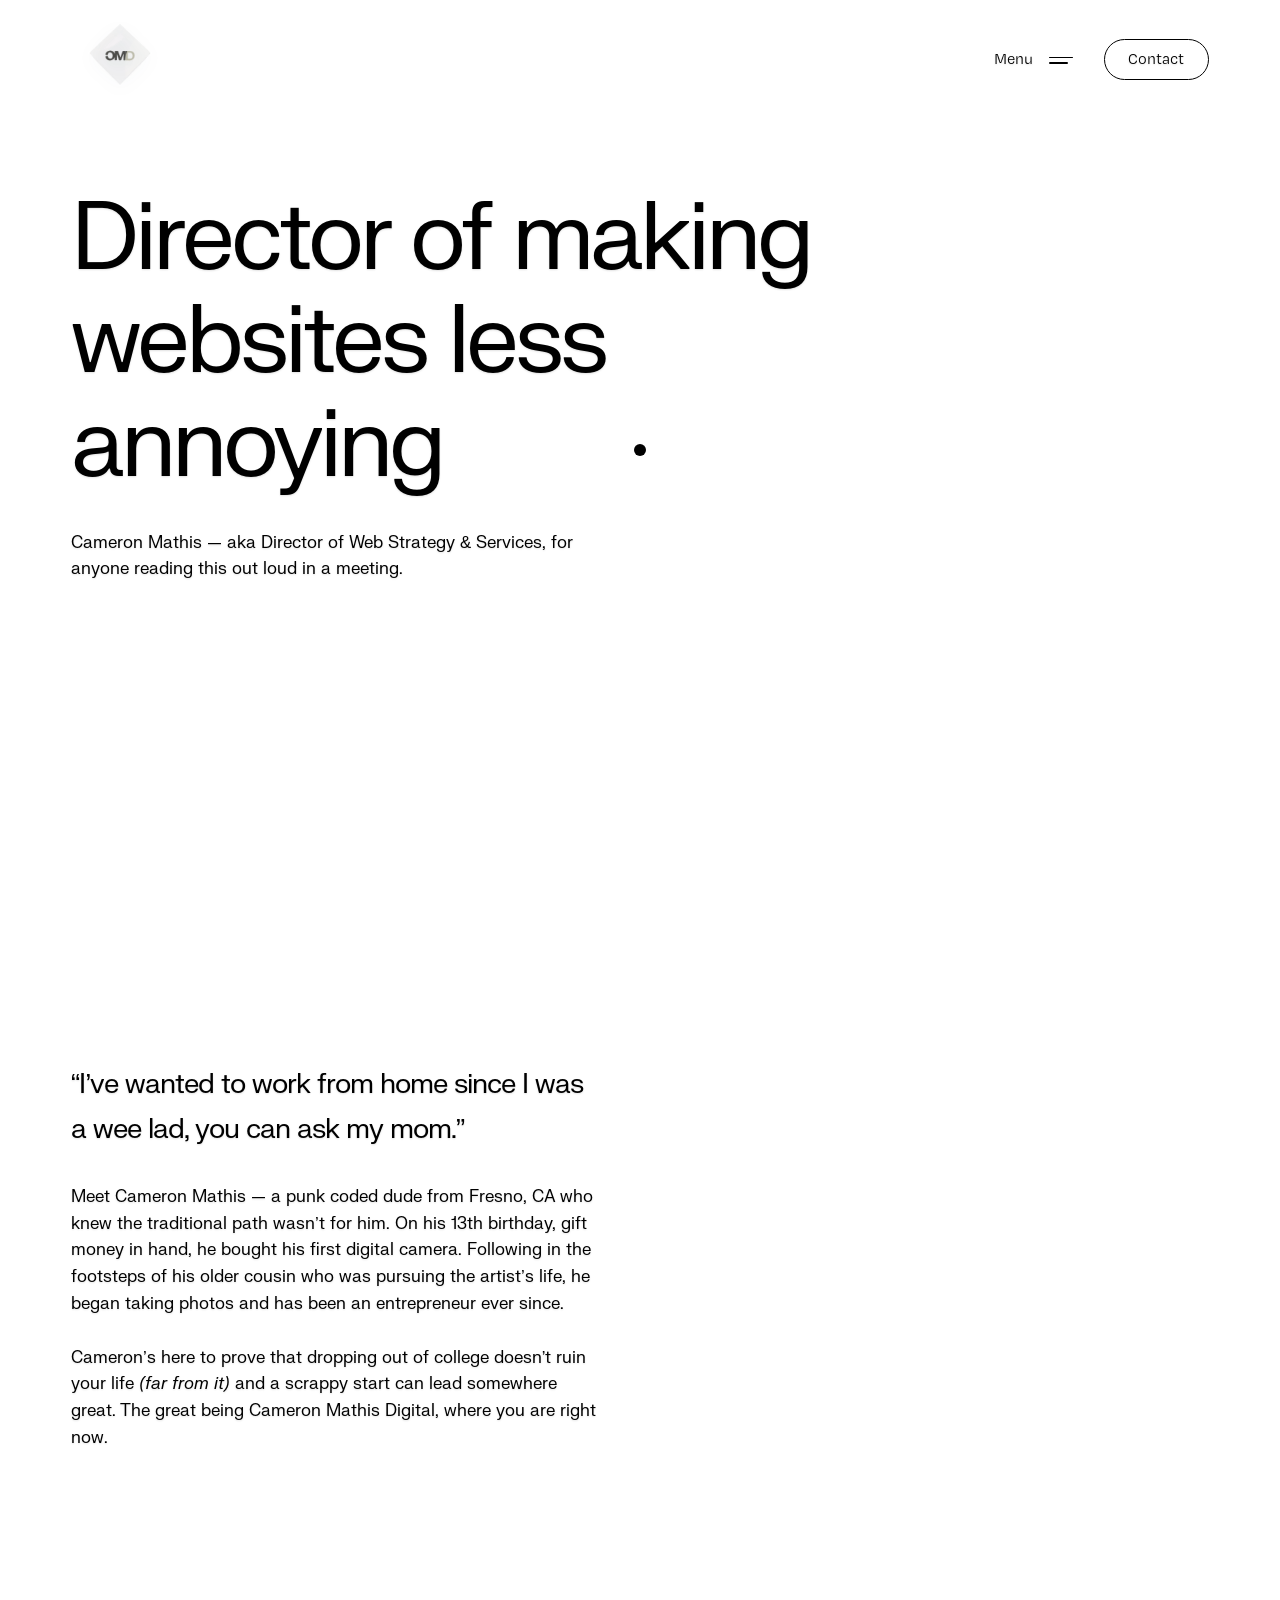
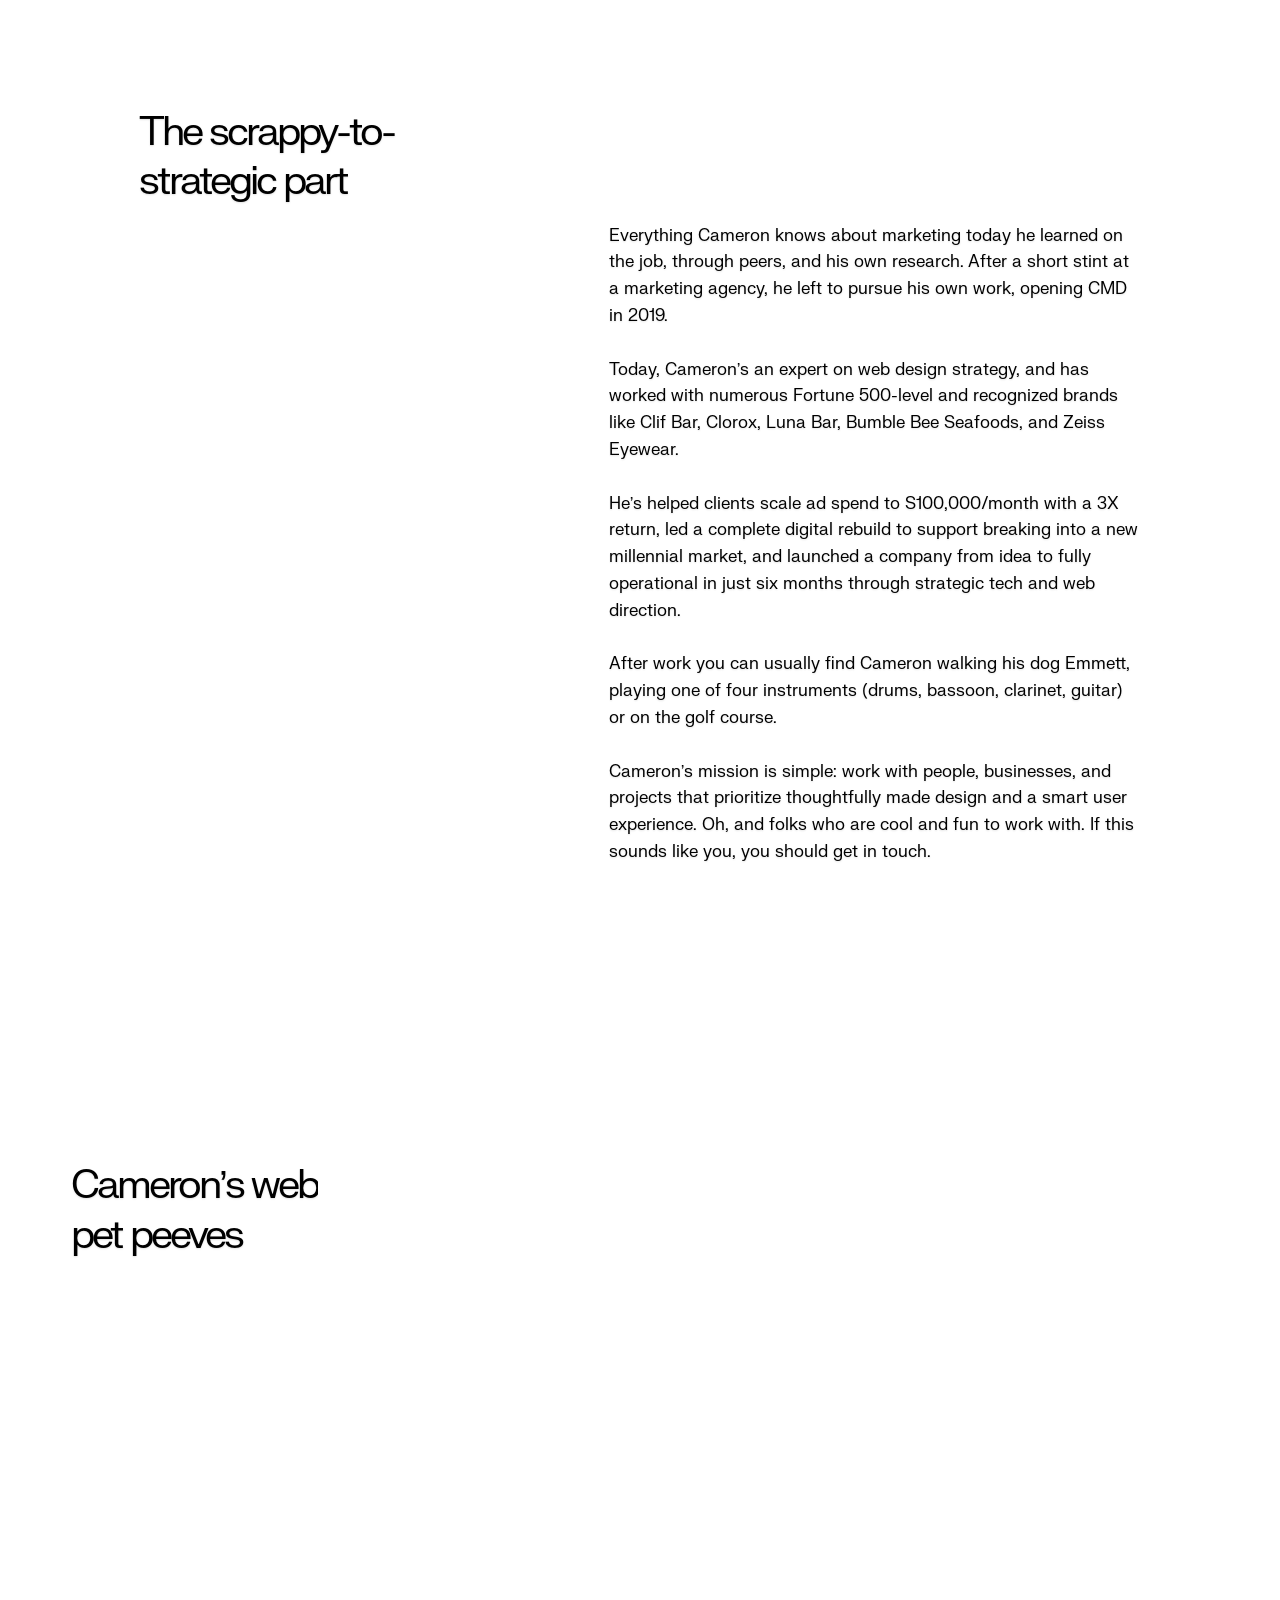
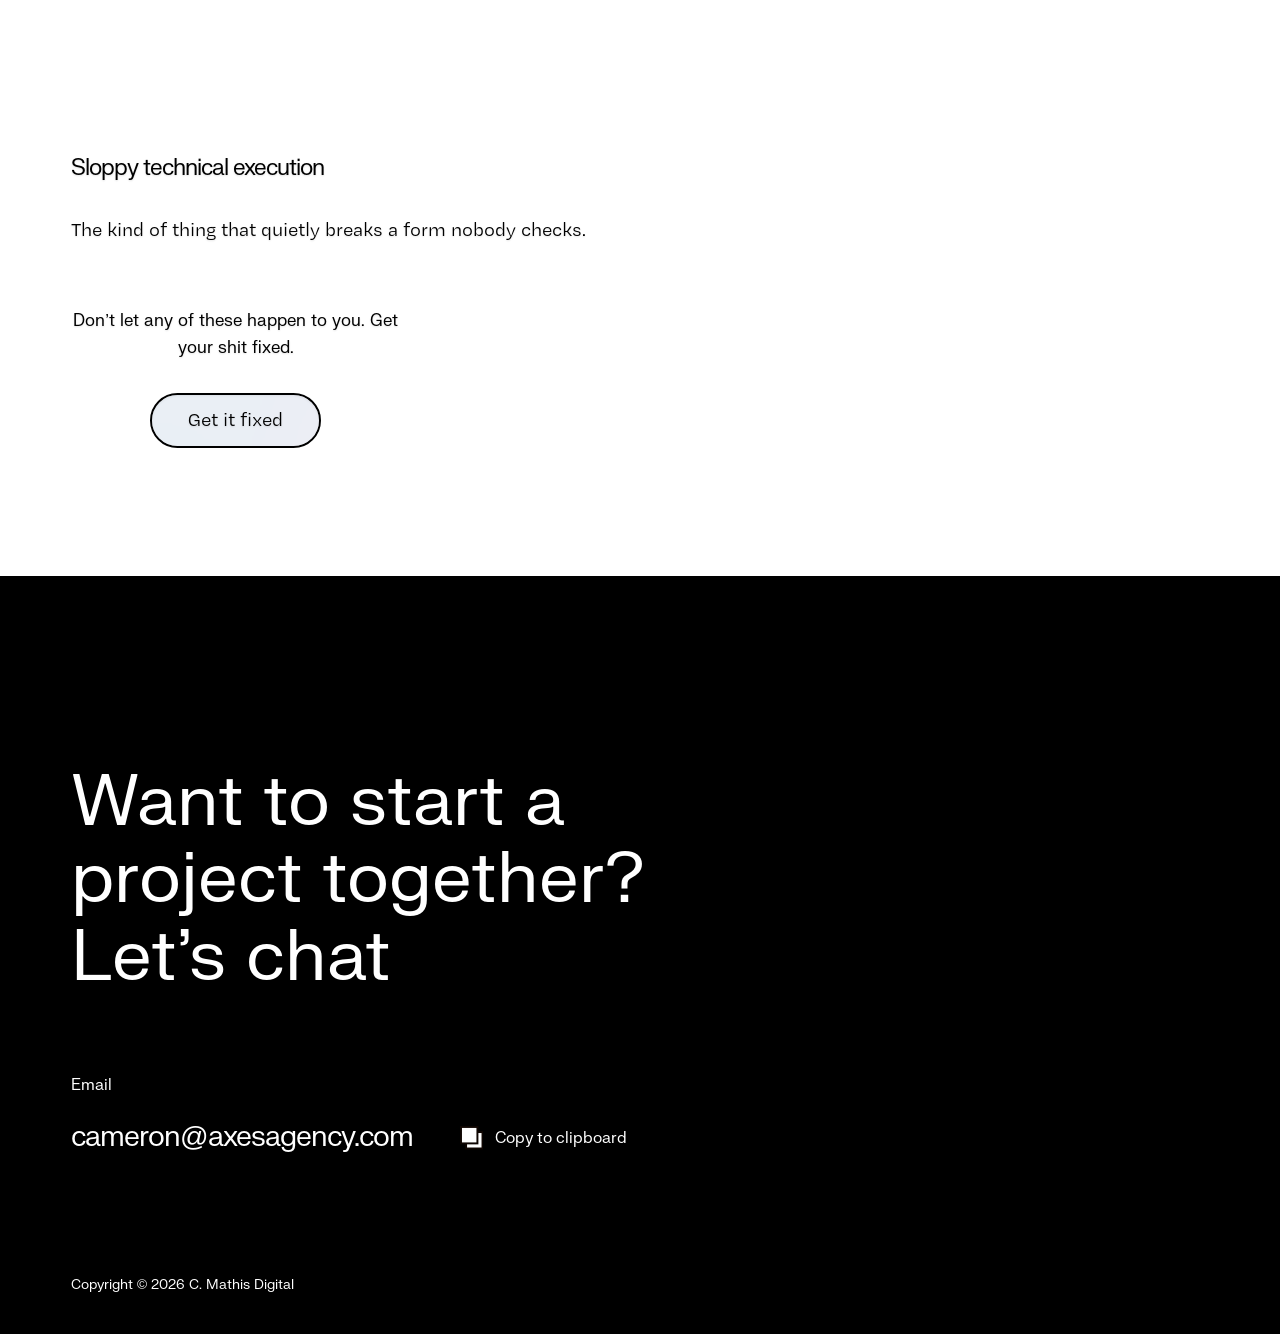
==== commit f48b0086: "Fix asset paths for GitHub Pages staging prefix" ====
--- a/about-me.html
+++ b/about-me.html
@@ -27,11 +27,11 @@
   <link href="css/pages/about-me.css" rel="stylesheet" type="text/css">
 
   <script type="text/javascript">!function(o,c){var n=c.documentElement,t=" w-mod-";n.className+=t+"js",("ontouchstart"in o||o.DocumentTouch&&c instanceof DocumentTouch)&&(n.className+=t+"touch")}(window,document);</script>
-  <link rel="icon" href="/images/favicon.jpg" type="image/jpeg" sizes="32x32">
-  <link rel="apple-touch-icon" href="/images/webclip.jpg" sizes="256x256">
-  <script src="/js/tracking-config.js"></script>
-  <script src="/js/site-technical.js"></script>
-  <script src="/js/websites-cube.js?v=20260816-site-nav-1" type="module"></script>
+  <link rel="icon" href="/cmd-website-staging/images/favicon.jpg" type="image/jpeg" sizes="32x32">
+  <link rel="apple-touch-icon" href="/cmd-website-staging/images/webclip.jpg" sizes="256x256">
+  <script src="/cmd-website-staging/js/tracking-config.js"></script>
+  <script src="/cmd-website-staging/js/site-technical.js"></script>
+  <script src="/cmd-website-staging/js/websites-cube.js?v=20260816-site-nav-1" type="module"></script>
 
 </head>
 <body class="main-site-page">
